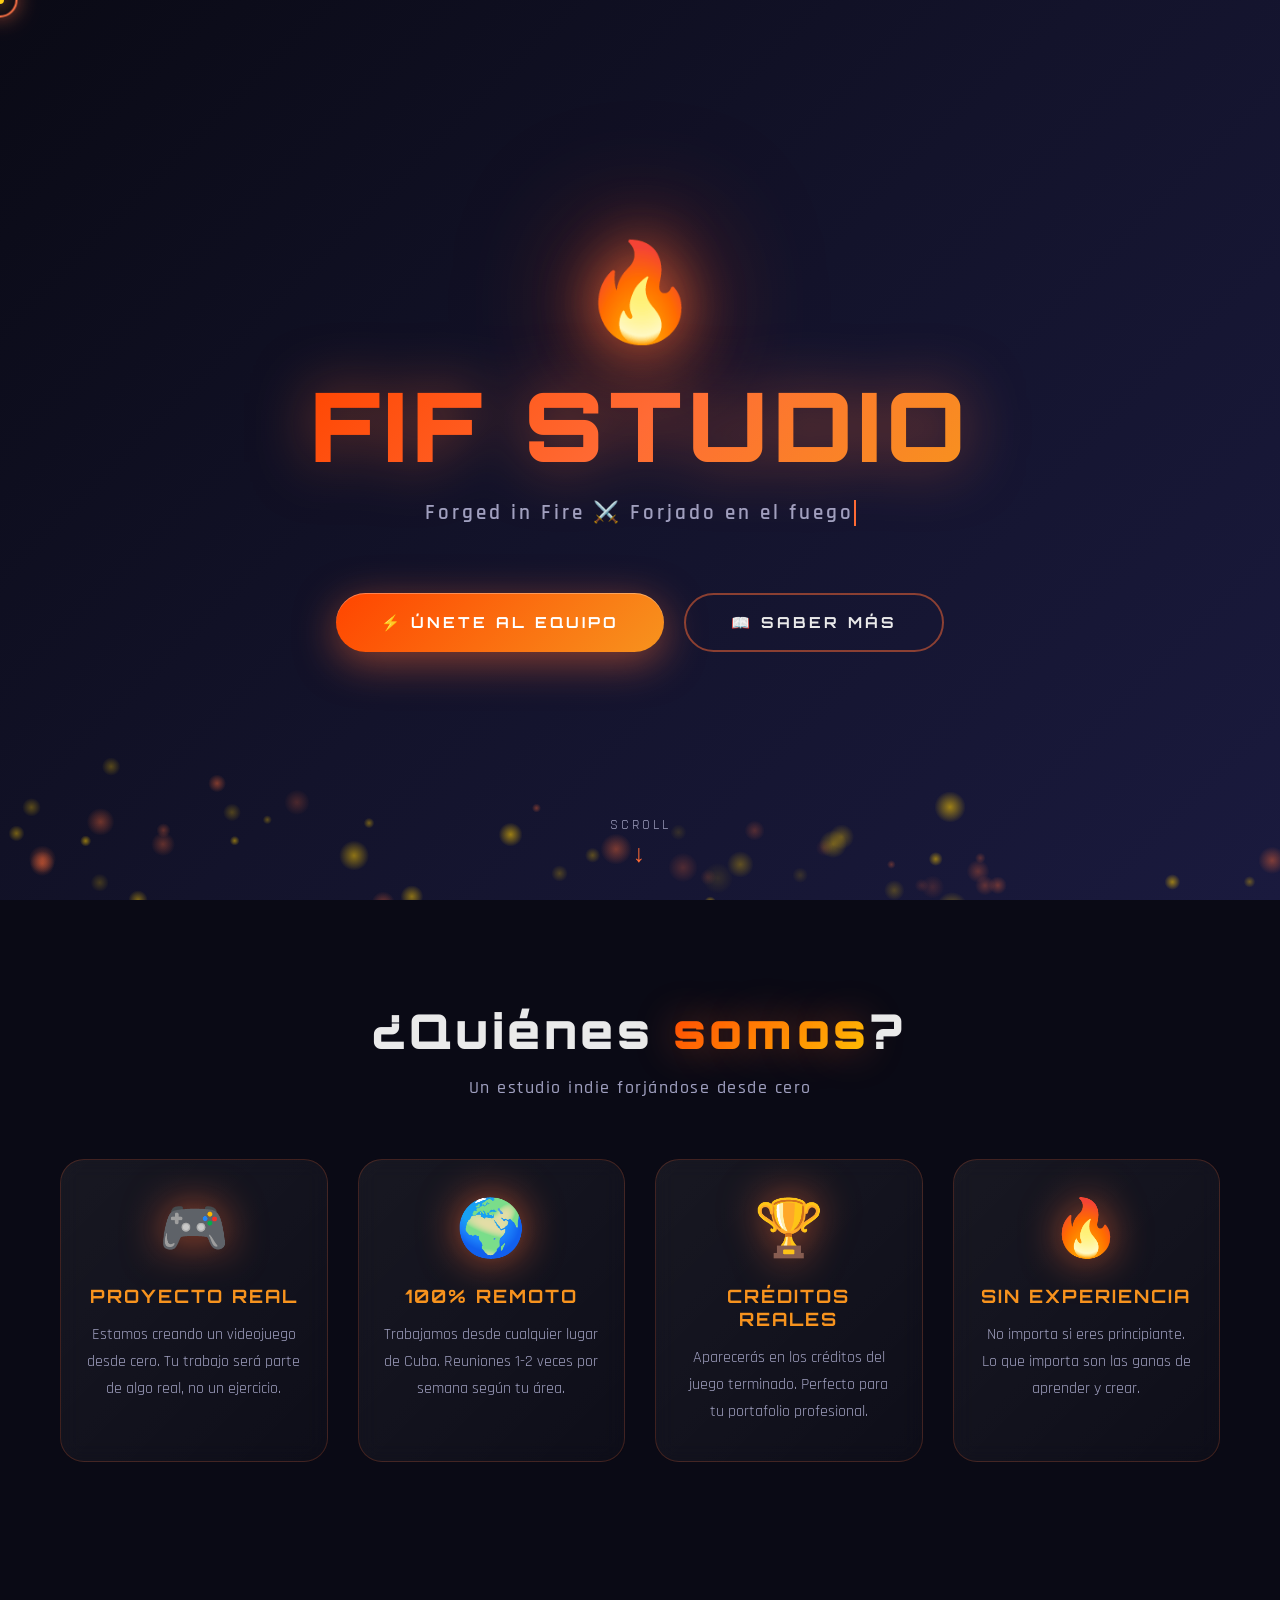
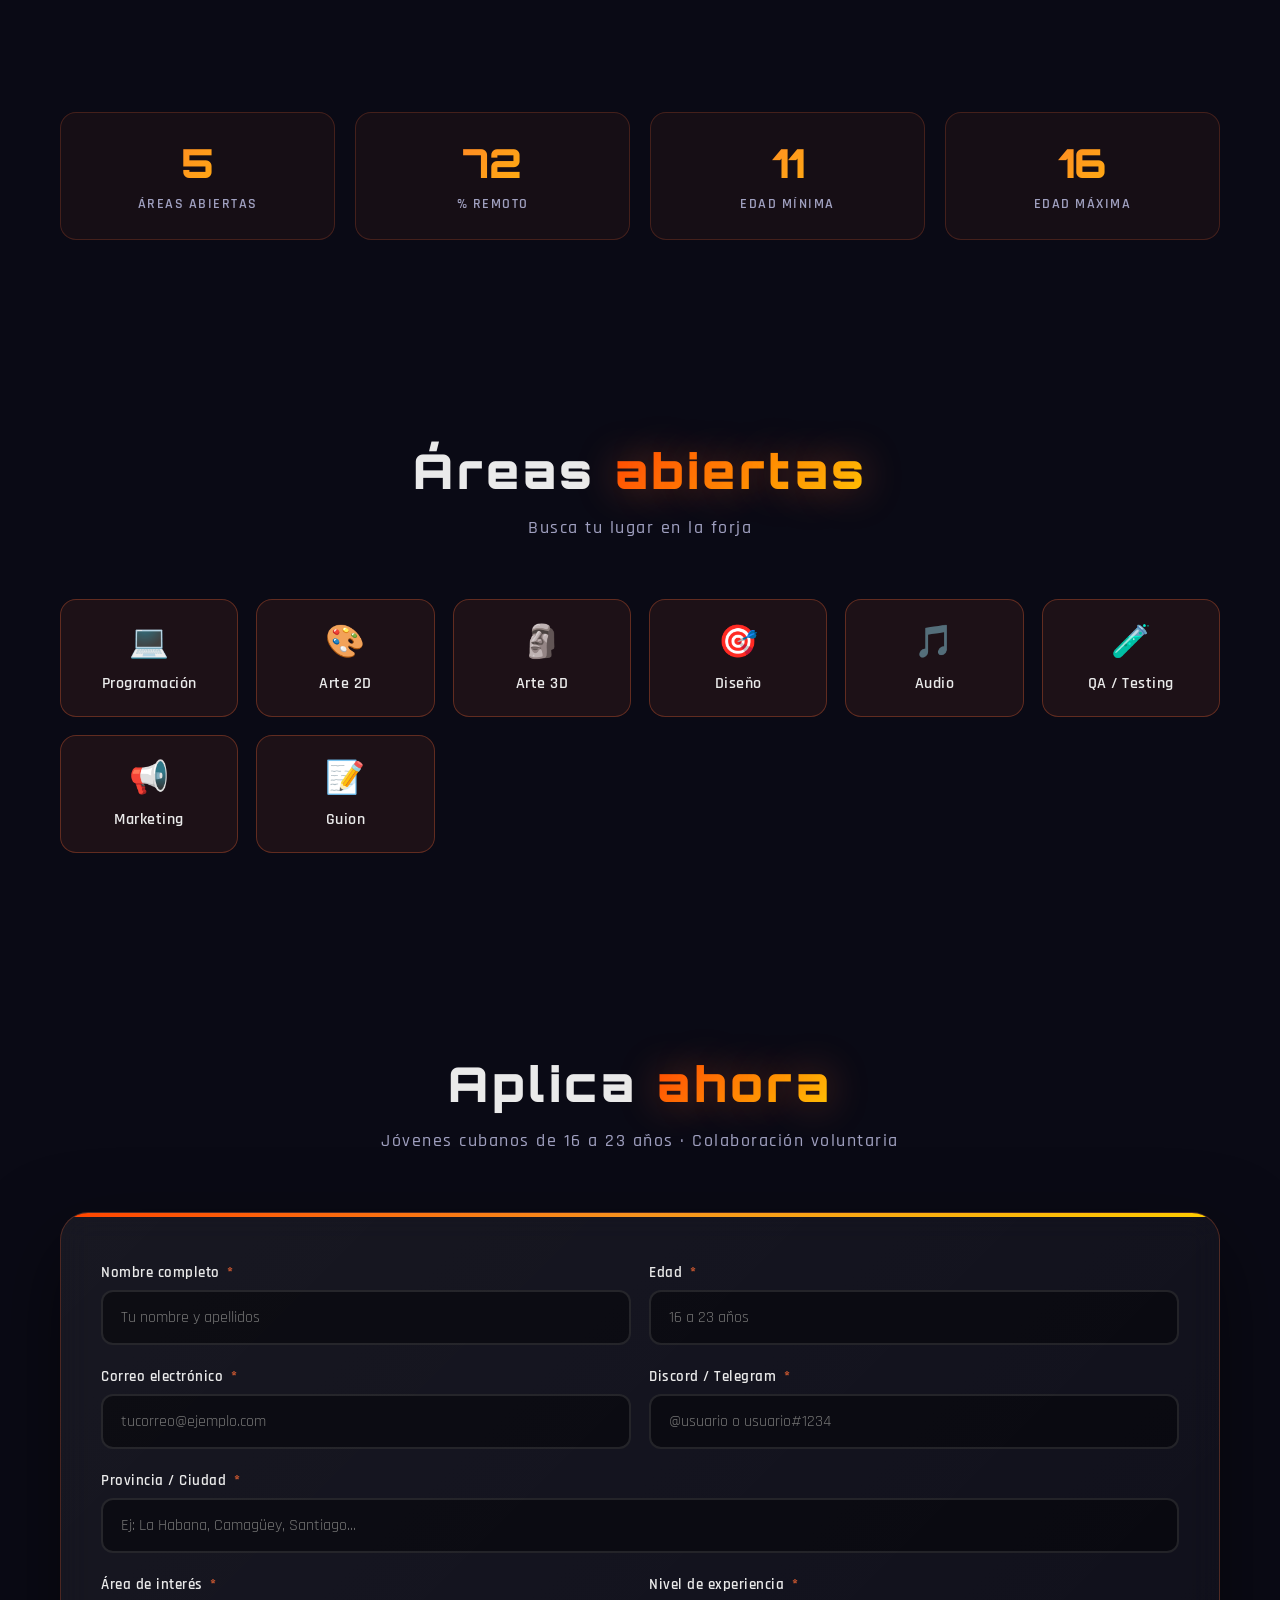
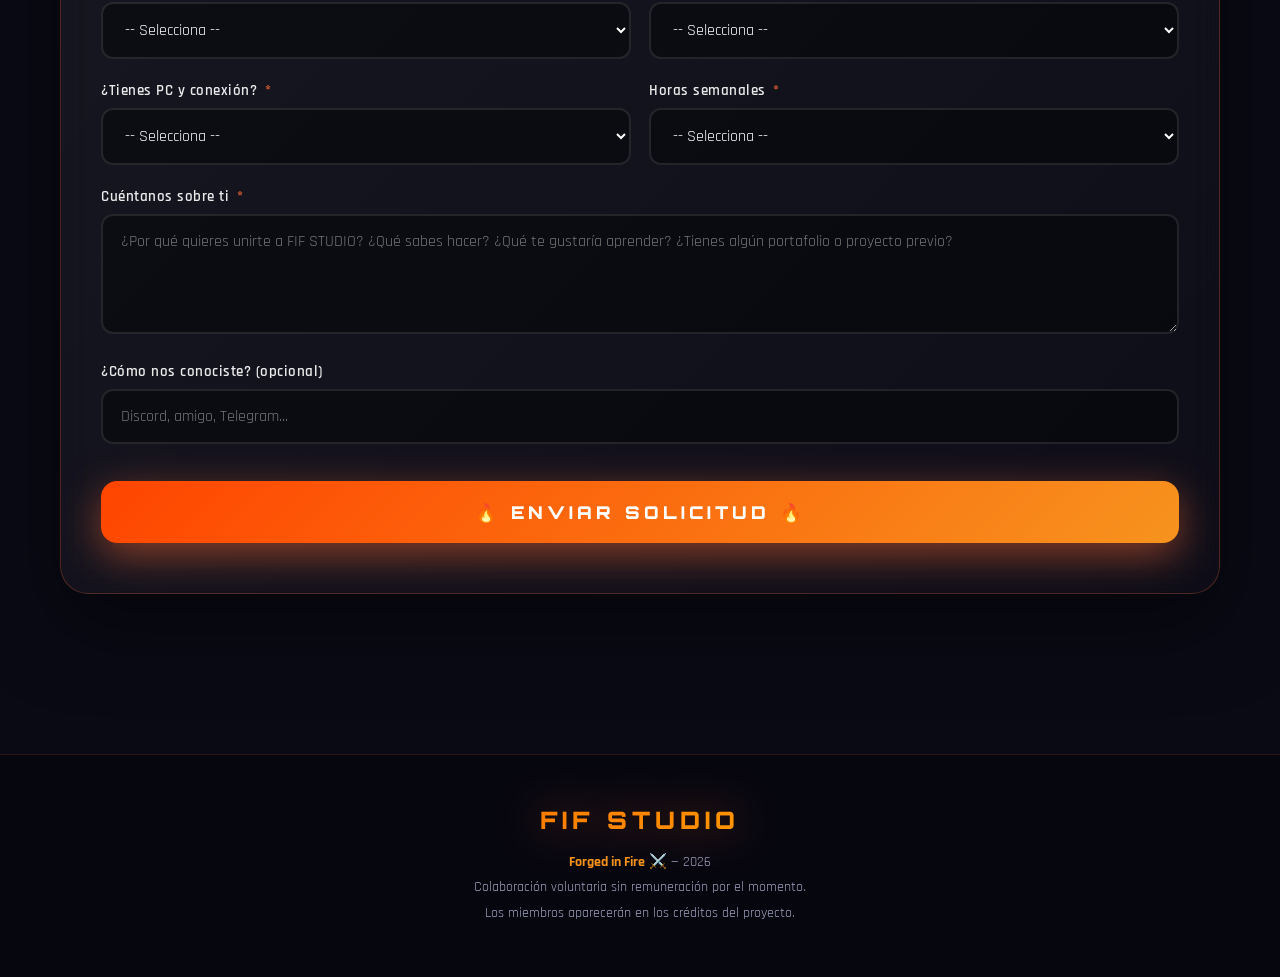
==== index.html @ 5be4f1d7 "Version 2.0: cursor personalizado, canvas de fuego, contadores, nav flotante" ====
<!DOCTYPE html>
<html lang="es">
<head>
<meta charset="UTF-8">
<meta name="viewport" content="width=device-width, initial-scale=1.0">
<title>FIF STUDIO 🔥 Forged in Fire | Únete al equipo</title>
<meta name="description" content="Estudio indie de videojuegos buscando jóvenes cubanos apasionados. Programación, arte, diseño y más.">
<link rel="preconnect" href="https://fonts.googleapis.com">
<link rel="preconnect" href="https://fonts.gstatic.com" crossorigin>
<link href="https://fonts.googleapis.com/css2?family=Orbitron:wght@700;900&family=Rajdhani:wght@400;600;700&display=swap" rel="stylesheet">
<style>
  * { margin: 0; padding: 0; box-sizing: border-box; }
  
  :root {
    --fire1: #ff4500;
    --fire2: #ff6b35;
    --fire3: #f7931e;
    --fire4: #ffcc00;
    --dark1: #0a0a15;
    --dark2: #13132b;
    --dark3: #1a1a3e;
    --text: #eaeaea;
    --text-dim: #a0a0c0;
  }

  html { scroll-behavior: smooth; }

  body {
    font-family: 'Rajdhani', sans-serif;
    background: var(--dark1);
    color: var(--text);
    min-height: 100vh;
    overflow-x: hidden;
    cursor: none;
  }

  /* CURSOR PERSONALIZADO */
  .cursor-dot, .cursor-ring {
    position: fixed;
    pointer-events: none;
    z-index: 99999;
    border-radius: 50%;
    transition: transform 0.15s ease;
    mix-blend-mode: screen;
  }
  .cursor-dot {
    width: 8px; height: 8px;
    background: var(--fire4);
    box-shadow: 0 0 15px var(--fire3), 0 0 30px var(--fire2);
    transform: translate(-50%, -50%);
  }
  .cursor-ring {
    width: 35px; height: 35px;
    border: 2px solid var(--fire2);
    box-shadow: 0 0 20px rgba(255,107,53,0.5);
    transform: translate(-50%, -50%);
    transition: transform 0.25s ease, width 0.25s, height 0.25s;
  }
  .cursor-ring.hover {
    width: 60px; height: 60px;
    border-color: var(--fire4);
    background: rgba(255,204,0,0.1);
  }
  @media (max-width: 768px) {
    body { cursor: auto; }
    .cursor-dot, .cursor-ring { display: none; }
  }

  /* BARRA DE PROGRESO SCROLL */
  .scroll-progress {
    position: fixed;
    top: 0; left: 0;
    height: 3px;
    background: linear-gradient(90deg, var(--fire1), var(--fire3), var(--fire4));
    z-index: 9999;
    width: 0%;
    box-shadow: 0 0 15px var(--fire2);
    transition: width 0.1s;
  }

  /* NAVEGACIÓN FLOTANTE */
  .nav-float {
    position: fixed;
    top: 20px;
    left: 50%;
    transform: translateX(-50%);
    display: flex;
    gap: 5px;
    padding: 8px 15px;
    background: rgba(10,10,21,0.8);
    border: 1px solid rgba(255,107,53,0.3);
    border-radius: 50px;
    backdrop-filter: blur(15px);
    z-index: 1000;
    box-shadow: 0 10px 30px rgba(0,0,0,0.5);
    opacity: 0;
    transition: opacity 0.3s, transform 0.3s;
  }
  .nav-float.visible {
    opacity: 1;
    transform: translateX(-50%) translateY(0);
  }
  .nav-float a {
    color: var(--text-dim);
    text-decoration: none;
    padding: 8px 16px;
    font-size: 0.85em;
    font-weight: 600;
    letter-spacing: 1px;
    border-radius: 30px;
    transition: all 0.3s;
    white-space: nowrap;
  }
  .nav-float a:hover {
    color: var(--fire4);
    background: rgba(255,107,53,0.15);
    transform: scale(1.05);
  }
  @media (max-width: 600px) {
    .nav-float { padding: 6px 10px; }
    .nav-float a { padding: 6px 10px; font-size: 0.75em; }
  }

  /* CANVAS DE FONDO */
  #fireCanvas {
    position: fixed;
    top: 0; left: 0;
    width: 100%; height: 100%;
    z-index: -2;
    pointer-events: none;
  }

  .bg-gradient {
    position: fixed;
    top: 0; left: 0;
    width: 100%; height: 100%;
    z-index: -3;
    background: linear-gradient(135deg, #0a0a15 0%, #13132b 50%, #1a1a3e 100%);
  }

  /* HERO */
  .hero {
    min-height: 100vh;
    display: flex;
    flex-direction: column;
    align-items: center;
    justify-content: center;
    padding: 40px 20px;
    text-align: center;
    position: relative;
  }

  .logo-container {
    position: relative;
    margin-bottom: 20px;
    animation: float 3s ease-in-out infinite;
  }

  @keyframes float {
    0%, 100% { transform: translateY(0); }
    50%      { transform: translateY(-15px); }
  }

  .logo-fire {
    font-size: 6em;
    line-height: 1;
    filter: drop-shadow(0 0 30px rgba(255,107,53,0.9)) 
            drop-shadow(0 0 60px rgba(255,69,0,0.6));
    animation: flicker 2s infinite alternate;
  }

  @keyframes flicker {
    0%   { transform: scale(1) rotate(-2deg); }
    50%  { transform: scale(1.08) rotate(2deg); filter: drop-shadow(0 0 40px rgba(255,204,0,1)) drop-shadow(0 0 80px rgba(255,69,0,0.8)); }
    100% { transform: scale(1) rotate(-2deg); }
  }

  .title {
    font-family: 'Orbitron', sans-serif;
    font-size: clamp(2.8em, 9vw, 6em);
    font-weight: 900;
    letter-spacing: 6px;
    background: linear-gradient(135deg, #ff4500 0%, #ff6b35 25%, #f7931e 50%, #ffcc00 75%, #f7931e 100%);
    background-size: 200% 200%;
    -webkit-background-clip: text;
    -webkit-text-fill-color: transparent;
    background-clip: text;
    margin-bottom: 15px;
    animation: gradientShift 4s ease infinite;
    filter: drop-shadow(0 0 30px rgba(255,107,53,0.5));
  }

  @keyframes gradientShift {
    0%, 100% { background-position: 0% 50%; }
    50%      { background-position: 100% 50%; }
  }

  .subtitle {
    font-size: clamp(1em, 2.5vw, 1.3em);
    color: var(--text-dim);
    letter-spacing: 3px;
    margin-bottom: 40px;
    font-weight: 600;
    min-height: 1.5em;
  }

  .typing-text {
    display: inline-block;
    overflow: hidden;
    border-right: 2px solid var(--fire2);
    white-space: nowrap;
    animation: typing 3s steps(40) 1s forwards, blink 0.7s infinite;
    max-width: 0;
  }

  @keyframes typing {
    from { max-width: 0; }
    to   { max-width: 100%; }
  }

  @keyframes blink {
    50% { border-color: transparent; }
  }

  .cta-buttons {
    display: flex;
    gap: 20px;
    flex-wrap: wrap;
    justify-content: center;
    margin-top: 20px;
  }

  .btn {
    padding: 18px 45px;
    font-family: 'Orbitron', sans-serif;
    font-size: 0.95em;
    font-weight: 700;
    letter-spacing: 3px;
    border: none;
    border-radius: 50px;
    cursor: none;
    text-decoration: none;
    display: inline-flex;
    align-items: center;
    gap: 12px;
    transition: all 0.4s cubic-bezier(0.4, 0, 0.2, 1);
    position: relative;
    overflow: hidden;
    text-transform: uppercase;
  }

  .btn-primary {
    background: linear-gradient(135deg, var(--fire1), var(--fire3));
    color: white;
    box-shadow: 0 10px 40px rgba(255,107,53,0.5), 
                inset 0 1px 0 rgba(255,255,255,0.3);
  }

  .btn-primary:hover {
    transform: translateY(-4px) scale(1.08);
    box-shadow: 0 20px 50px rgba(255,107,53,0.8),
                inset 0 1px 0 rgba(255,255,255,0.4);
  }

  .btn-primary::before {
    content: '';
    position: absolute;
    top: 0; left: -100%;
    width: 100%; height: 100%;
    background: linear-gradient(90deg, transparent, rgba(255,255,255,0.4), transparent);
    transition: left 0.6s;
  }

  .btn-primary:hover::before { left: 100%; }

  .btn-ghost {
    background: transparent;
    color: var(--text);
    border: 2px solid rgba(255,107,53,0.5);
  }

  .btn-ghost:hover {
    border-color: var(--fire2);
    background: rgba(255,107,53,0.15);
    transform: translateY(-4px);
    box-shadow: 0 15px 40px rgba(255,107,53,0.3);
  }

  /* SCROLL INDICATOR */
  .scroll-down {
    position: absolute;
    bottom: 30px;
    left: 50%;
    transform: translateX(-50%);
    color: var(--text-dim);
    font-size: 0.85em;
    letter-spacing: 3px;
    animation: bounce 2s infinite;
  }

  @keyframes bounce {
    0%, 100% { transform: translateX(-50%) translateY(0); }
    50%      { transform: translateX(-50%) translateY(-12px); }
  }

  .scroll-arrow {
    font-size: 1.8em;
    display: block;
    margin-top: 5px;
    color: var(--fire2);
  }

  /* SECCIONES */
  section {
    padding: 100px 20px;
    max-width: 1200px;
    margin: 0 auto;
    position: relative;
  }

  .section-title {
    font-family: 'Orbitron', sans-serif;
    font-size: clamp(2em, 5vw, 3em);
    font-weight: 900;
    text-align: center;
    margin-bottom: 15px;
    letter-spacing: 4px;
    color: var(--text);
  }

  .section-title .accent {
    background: linear-gradient(135deg, var(--fire1), var(--fire4));
    -webkit-background-clip: text;
    -webkit-text-fill-color: transparent;
    background-clip: text;
    text-shadow: 0 0 40px rgba(255,107,53,0.4);
  }

  .section-subtitle {
    text-align: center;
    color: var(--text-dim);
    margin-bottom: 60px;
    font-size: 1.15em;
    letter-spacing: 1.5px;
    font-weight: 500;
  }

  /* CARDS */
  .cards-grid {
    display: grid;
    grid-template-columns: repeat(auto-fit, minmax(260px, 1fr));
    gap: 30px;
    margin-top: 40px;
  }

  .card {
    background: linear-gradient(135deg, rgba(255,255,255,0.06), rgba(255,255,255,0.02));
    border: 1px solid rgba(255,107,53,0.2);
    border-radius: 24px;
    padding: 35px 25px;
    text-align: center;
    transition: all 0.5s cubic-bezier(0.4, 0, 0.2, 1);
    position: relative;
    overflow: hidden;
    backdrop-filter: blur(10px);
    transform-style: preserve-3d;
    perspective: 1000px;
  }

  .card::before {
    content: '';
    position: absolute;
    top: 0; left: 0; right: 0;
    height: 3px;
    background: linear-gradient(90deg, var(--fire1), var(--fire3), var(--fire4));
    transform: scaleX(0);
    transform-origin: left;
    transition: transform 0.5s;
  }

  .card::after {
    content: '';
    position: absolute;
    inset: 0;
    border-radius: 24px;
    background: radial-gradient(circle at var(--mx, 50%) var(--my, 50%), rgba(255,107,53,0.15), transparent 60%);
    opacity: 0;
    transition: opacity 0.4s;
    pointer-events: none;
  }

  .card:hover::after { opacity: 1; }

  .card:hover {
    transform: translateY(-12px) scale(1.03);
    border-color: var(--fire2);
    box-shadow: 0 30px 60px rgba(255,107,53,0.3);
  }

  .card:hover::before { transform: scaleX(1); }

  .card-icon {
    font-size: 3.5em;
    margin-bottom: 18px;
    display: block;
    filter: drop-shadow(0 0 20px rgba(255,107,53,0.7));
    transition: transform 0.5s;
  }

  .card:hover .card-icon {
    transform: scale(1.15) rotate(-5deg);
  }

  .card h3 {
    font-family: 'Orbitron', sans-serif;
    font-size: 1.15em;
    letter-spacing: 2px;
    margin-bottom: 14px;
    color: var(--fire3);
  }

  .card p {
    color: var(--text-dim);
    line-height: 1.7;
    font-size: 1em;
  }

  /* ESTADÍSTICAS */
  .stats-grid {
    display: grid;
    grid-template-columns: repeat(auto-fit, minmax(150px, 1fr));
    gap: 20px;
    margin-top: 50px;
  }

  .stat-item {
    text-align: center;
    padding: 25px 15px;
    border-radius: 16px;
    background: rgba(255,107,53,0.05);
    border: 1px solid rgba(255,107,53,0.2);
    transition: all 0.3s;
  }

  .stat-item:hover {
    background: rgba(255,107,53,0.12);
    transform: translateY(-5px);
  }

  .stat-number {
    font-family: 'Orbitron', sans-serif;
    font-size: 2.5em;
    font-weight: 900;
    background: linear-gradient(135deg, var(--fire2), var(--fire4));
    -webkit-background-clip: text;
    -webkit-text-fill-color: transparent;
    background-clip: text;
    display: block;
    margin-bottom: 5px;
  }

  .stat-label {
    color: var(--text-dim);
    font-size: 0.9em;
    letter-spacing: 1.5px;
    text-transform: uppercase;
    font-weight: 600;
  }

  /* AREAS */
  .areas-grid {
    display: grid;
    grid-template-columns: repeat(auto-fill, minmax(160px, 1fr));
    gap: 18px;
    margin-top: 30px;
  }

  .area-tag {
    background: rgba(255,107,53,0.08);
    border: 1px solid rgba(255,107,53,0.3);
    border-radius: 16px;
    padding: 22px 15px;
    text-align: center;
    transition: all 0.4s cubic-bezier(0.4, 0, 0.2, 1);
    cursor: none;
    font-weight: 600;
    letter-spacing: 0.5px;
    position: relative;
    overflow: hidden;
  }

  .area-tag::before {
    content: '';
    position: absolute;
    inset: 0;
    background: linear-gradient(135deg, var(--fire1), var(--fire3));
    opacity: 0;
    transition: opacity 0.4s;
    z-index: 0;
  }

  .area-tag > * {
    position: relative;
    z-index: 1;
  }

  .area-tag:hover {
    transform: translateY(-5px) scale(1.05);
    border-color: var(--fire4);
    box-shadow: 0 15px 40px rgba(255,107,53,0.4);
    color: white;
  }

  .area-tag:hover::before { opacity: 0.15; }

  .area-tag .emoji {
    display: block;
    font-size: 2em;
    margin-bottom: 10px;
    transition: transform 0.3s;
  }

  .area-tag:hover .emoji {
    transform: scale(1.2) rotate(-8deg);
  }

  /* FORMULARIO */
  .form-container {
    background: linear-gradient(135deg, rgba(255,255,255,0.06), rgba(255,255,255,0.02));
    border: 1px solid rgba(255,107,53,0.25);
    border-radius: 28px;
    padding: 50px 40px;
    backdrop-filter: blur(15px);
    box-shadow: 0 30px 80px rgba(0,0,0,0.5);
    position: relative;
    overflow: hidden;
  }

  .form-container::before {
    content: '';
    position: absolute;
    top: 0; left: 0; right: 0;
    height: 4px;
    background: linear-gradient(90deg, var(--fire1), var(--fire3), var(--fire4), var(--fire3), var(--fire1));
    background-size: 200% 100%;
    animation: gradientMove 3s linear infinite;
  }

  @keyframes gradientMove {
    0%   { background-position: 0% 0; }
    100% { background-position: 200% 0; }
  }

  .form-group {
    margin-bottom: 22px;
    position: relative;
  }

  .form-group label {
    display: block;
    margin-bottom: 8px;
    font-weight: 600;
    letter-spacing: 0.5px;
    color: var(--text);
    font-size: 0.95em;
    transition: color 0.3s;
  }

  .form-group label .req {
    color: var(--fire2);
    margin-left: 3px;
  }

  .form-group input,
  .form-group select,
  .form-group textarea {
    width: 100%;
    padding: 15px 18px;
    border: 2px solid rgba(255,255,255,0.1);
    border-radius: 12px;
    background: rgba(0,0,0,0.4);
    color: white;
    font-size: 1em;
    font-family: inherit;
    transition: all 0.3s;
    cursor: none;
  }

  .form-group input:focus,
  .form-group select:focus,
  .form-group textarea:focus {
    outline: none;
    border-color: var(--fire2);
    background: rgba(0,0,0,0.6);
    box-shadow: 0 0 0 4px rgba(255,107,53,0.15), 0 0 30px rgba(255,107,53,0.3);
    transform: translateY(-2px);
  }

  .form-group textarea {
    resize: vertical;
    min-height: 120px;
  }

  .form-group select option {
    background: var(--dark2);
    color: white;
  }

  .form-row {
    display: grid;
    grid-template-columns: 1fr 1fr;
    gap: 18px;
  }

  @media (max-width: 600px) {
    .form-row { grid-template-columns: 1fr; }
  }

  .btn-submit {
    width: 100%;
    padding: 20px;
    font-family: 'Orbitron', sans-serif;
    font-size: 1.1em;
    font-weight: 900;
    letter-spacing: 4px;
    color: white;
    background: linear-gradient(135deg, var(--fire1), var(--fire3));
    border: none;
    border-radius: 16px;
    cursor: none;
    margin-top: 15px;
    position: relative;
    overflow: hidden;
    transition: all 0.4s;
    box-shadow: 0 12px 40px rgba(255,107,53,0.5);
    text-transform: uppercase;
  }

  .btn-submit:hover {
    transform: translateY(-4px);
    box-shadow: 0 20px 50px rgba(255,107,53,0.8);
    letter-spacing: 6px;
  }

  .btn-submit::after {
    content: '';
    position: absolute;
    top: 50%; left: 50%;
    width: 0; height: 0;
    background: rgba(255,255,255,0.3);
    border-radius: 50%;
    transform: translate(-50%, -50%);
    transition: width 0.7s, height 0.7s;
  }

  .btn-submit:hover::after {
    width: 500px;
    height: 500px;
  }

  .btn-submit span {
    position: relative;
    z-index: 1;
  }

  /* BOTÓN VOLVER ARRIBA */
  .back-top {
    position: fixed;
    bottom: 30px;
    right: 30px;
    width: 55px;
    height: 55px;
    background: linear-gradient(135deg, var(--fire1), var(--fire3));
    color: white;
    border: none;
    border-radius: 50%;
    cursor: none;
    font-size: 1.5em;
    display: flex;
    align-items: center;
    justify-content: center;
    opacity: 0;
    transform: translateY(30px);
    transition: all 0.4s;
    z-index: 999;
    box-shadow: 0 10px 30px rgba(255,107,53,0.5);
  }

  .back-top.visible {
    opacity: 1;
    transform: translateY(0);
  }

  .back-top:hover {
    transform: translateY(-5px) scale(1.15) rotate(360deg);
    box-shadow: 0 20px 50px rgba(255,107,53,0.8);
  }

  /* FOOTER */
  footer {
    text-align: center;
    padding: 50px 20px;
    color: var(--text-dim);
    border-top: 1px solid rgba(255,107,53,0.15);
    margin-top: 60px;
    position: relative;
    background: rgba(0,0,0,0.3);
  }

  footer .footer-logo {
    font-family: 'Orbitron', sans-serif;
    font-size: 1.5em;
    font-weight: 900;
    letter-spacing: 5px;
    background: linear-gradient(135deg, var(--fire1), var(--fire4));
    -webkit-background-clip: text;
    -webkit-text-fill-color: transparent;
    background-clip: text;
    margin-bottom: 15px;
    filter: drop-shadow(0 0 20px rgba(255,107,53,0.5));
  }

  footer .footer-note {
    font-size: 0.9em;
    line-height: 1.8;
    max-width: 550px;
    margin: 0 auto;
  }

  footer .footer-note strong {
    color: var(--fire3);
  }

  /* ANIMACIONES DE ENTRADA */
  .fade-in {
    opacity: 0;
    transform: translateY(40px);
    transition: opacity 0.9s cubic-bezier(0.4, 0, 0.2, 1), 
                transform 0.9s cubic-bezier(0.4, 0, 0.2, 1);
  }

  .fade-in.visible {
    opacity: 1;
    transform: translateY(0);
  }

  .stagger > * {
    opacity: 0;
    transform: translateY(30px);
    transition: opacity 0.6s, transform 0.6s;
  }

  .stagger.visible > * {
    opacity: 1;
    transform: translateY(0);
  }

  .stagger.visible > *:nth-child(1) { transition-delay: 0.1s; }
  .stagger.visible > *:nth-child(2) { transition-delay: 0.2s; }
  .stagger.visible > *:nth-child(3) { transition-delay: 0.3s; }
  .stagger.visible > *:nth-child(4) { transition-delay: 0.4s; }
  .stagger.visible > *:nth-child(5) { transition-delay: 0.5s; }
  .stagger.visible > *:nth-child(6) { transition-delay: 0.6s; }
  .stagger.visible > *:nth-child(7) { transition-delay: 0.7s; }
  .stagger.visible > *:nth-child(8) { transition-delay: 0.8s; }

  @media (max-width: 768px) {
    section { padding: 70px 15px; }
    .form-container { padding: 35px 22px; }
    .logo-fire { font-size: 4em; }
    .back-top { width: 45px; height: 45px; bottom: 20px; right: 20px; }
  }
</style>
</head>
<body>

<!-- CURSOR -->
<div class="cursor-dot"></div>
<div class="cursor-ring"></div>

<!-- PROGRESO -->
<div class="scroll-progress"></div>

<!-- NAVEGACIÓN FLOTANTE -->
<nav class="nav-float" id="navFloat">
  <a href="#info">ℹ️ Info</a>
  <a href="#areas">🎯 Áreas</a>
  <a href="#aplicar">🔥 Aplicar</a>
</nav>

<!-- FONDO -->
<div class="bg-gradient"></div>
<canvas id="fireCanvas"></canvas>

<!-- HERO -->
<div class="hero">
  <div class="logo-container">
    <div class="logo-fire">🔥</div>
  </div>
  <h1 class="title">FIF STUDIO</h1>
  <p class="subtitle">
    <span class="typing-text">Forged in Fire ⚔️ Forjado en el fuego</span>
  </p>

  <div class="cta-buttons">
    <a href="#aplicar" class="btn btn-primary">⚡ ÚNETE AL EQUIPO</a>
    <a href="#info" class="btn btn-ghost">📖 SABER MÁS</a>
  </div>

  <div class="scroll-down">
    SCROLL
    <span class="scroll-arrow">↓</span>
  </div>
</div>

<!-- INFO -->
<section id="info" class="fade-in">
  <h2 class="section-title">¿Quiénes <span class="accent">somos</span>?</h2>
  <p class="section-subtitle">Un estudio indie forjándose desde cero</p>

  <div class="cards-grid stagger">
    <div class="card">
      <span class="card-icon">🎮</span>
      <h3>PROYECTO REAL</h3>
      <p>Estamos creando un videojuego desde cero. Tu trabajo será parte de algo real, no un ejercicio.</p>
    </div>
    <div class="card">
      <span class="card-icon">🌍</span>
      <h3>100% REMOTO</h3>
      <p>Trabajamos desde cualquier lugar de Cuba. Reuniones 1-2 veces por semana según tu área.</p>
    </div>
    <div class="card">
      <span class="card-icon">🏆</span>
      <h3>CRÉDITOS REALES</h3>
      <p>Aparecerás en los créditos del juego terminado. Perfecto para tu portafolio profesional.</p>
    </div>
    <div class="card">
      <span class="card-icon">🔥</span>
      <h3>SIN EXPERIENCIA</h3>
      <p>No importa si eres principiante. Lo que importa son las ganas de aprender y crear.</p>
    </div>
  </div>
</section>

<!-- ESTADÍSTICAS -->
<section class="fade-in">
  <div class="stats-grid">
    <div class="stat-item">
      <span class="stat-number" data-target="8">0</span>
      <span class="stat-label">Áreas abiertas</span>
    </div>
    <div class="stat-item">
      <span class="stat-number" data-target="100">0</span>
      <span class="stat-label">% Remoto</span>
    </div>
    <div class="stat-item">
      <span class="stat-number" data-target="16">0</span>
      <span class="stat-label">Edad mínima</span>
    </div>
    <div class="stat-item">
      <span class="stat-number" data-target="23">0</span>
      <span class="stat-label">Edad máxima</span>
    </div>
  </div>
</section>

<!-- AREAS -->
<section id="areas" class="fade-in">
  <h2 class="section-title">Áreas <span class="accent">abiertas</span></h2>
  <p class="section-subtitle">Busca tu lugar en la forja</p>

  <div class="areas-grid stagger">
    <div class="area-tag"><span class="emoji">💻</span>Programación</div>
    <div class="area-tag"><span class="emoji">🎨</span>Arte 2D</div>
    <div class="area-tag"><span class="emoji">🗿</span>Arte 3D</div>
    <div class="area-tag"><span class="emoji">🎯</span>Diseño</div>
    <div class="area-tag"><span class="emoji">🎵</span>Audio</div>
    <div class="area-tag"><span class="emoji">🧪</span>QA / Testing</div>
    <div class="area-tag"><span class="emoji">📢</span>Marketing</div>
    <div class="area-tag"><span class="emoji">📝</span>Guion</div>
  </div>
</section>

<!-- FORMULARIO -->
<section id="aplicar" class="fade-in">
  <h2 class="section-title">Aplica <span class="accent">ahora</span></h2>
  <p class="section-subtitle">Jóvenes cubanos de 16 a 23 años · Colaboración voluntaria</p>

  <div class="form-container">
    <form action="https://formsubmit.co/maikelmplus2009@gmail.com" method="POST">
      
      <div class="form-row">
        <div class="form-group">
          <label>Nombre completo <span class="req">*</span></label>
          <input type="text" name="Nombre" required placeholder="Tu nombre y apellidos">
        </div>

        <div class="form-group">
          <label>Edad <span class="req">*</span></label>
          <input type="number" name="Edad" min="16" max="23" required placeholder="16 a 23 años">
        </div>
      </div>

      <div class="form-row">
        <div class="form-group">
          <label>Correo electrónico <span class="req">*</span></label>
          <input type="email" name="Email" required placeholder="tucorreo@ejemplo.com">
        </div>

        <div class="form-group">
          <label>Discord / Telegram <span class="req">*</span></label>
          <input type="text" name="Contacto" required placeholder="@usuario o usuario#1234">
        </div>
      </div>

      <div class="form-group">
        <label>Provincia / Ciudad <span class="req">*</span></label>
        <input type="text" name="Ubicacion" required placeholder="Ej: La Habana, Camagüey, Santiago...">
      </div>

      <div class="form-row">
        <div class="form-group">
          <label>Área de interés <span class="req">*</span></label>
          <select name="Area" required>
            <option value="">-- Selecciona --</option>
            <option value="Programación">💻 Programación</option>
            <option value="Arte 2D">🎨 Arte 2D</option>
            <option value="Arte 3D">🗿 Arte 3D</option>
            <option value="Diseño de juego">🎯 Diseño de juego</option>
            <option value="Audio">🎵 Audio</option>
            <option value="QA / Testing">🧪 QA / Testing</option>
            <option value="Marketing">📢 Marketing</option>
            <option value="Guion / Narrativa">📝 Guion / Narrativa</option>
          </select>
        </div>

        <div class="form-group">
          <label>Nivel de experiencia <span class="req">*</span></label>
          <select name="Experiencia" required>
            <option value="">-- Selecciona --</option>
            <option value="Principiante">🌱 Principiante</option>
            <option value="Intermedio">⚡ Intermedio</option>
            <option value="Avanzado">🔥 Avanzado</option>
          </select>
        </div>
      </div>

      <div class="form-row">
        <div class="form-group">
          <label>¿Tienes PC y conexión? <span class="req">*</span></label>
          <select name="Equipo" required>
            <option value="">-- Selecciona --</option>
            <option value="Sí, ambos">✅ Sí, ambos</option>
            <option value="Solo PC">💻 Solo PC/laptop</option>
            <option value="Solo móvil">📱 Solo móvil</option>
            <option value="No">❌ No por ahora</option>
          </select>
        </div>

        <div class="form-group">
          <label>Horas semanales <span class="req">*</span></label>
          <select name="Horas" required>
            <option value="">-- Selecciona --</option>
            <option value="Menos de 5">Menos de 5 horas</option>
            <option value="5 a 10">5 a 10 horas</option>
            <option value="10 a 20">10 a 20 horas</option>
            <option value="Más de 20">Más de 20 horas</option>
          </select>
        </div>
      </div>

      <div class="form-group">
        <label>Cuéntanos sobre ti <span class="req">*</span></label>
        <textarea name="Presentacion" required placeholder="¿Por qué quieres unirte a FIF STUDIO? ¿Qué sabes hacer? ¿Qué te gustaría aprender? ¿Tienes algún portafolio o proyecto previo?"></textarea>
      </div>

      <div class="form-group">
        <label>¿Cómo nos conociste? (opcional)</label>
        <input type="text" name="Como nos conociste" placeholder="Discord, amigo, Telegram...">
      </div>

      <input type="hidden" name="_subject" value="🔥 Nueva solicitud FIF STUDIO">
      <input type="hidden" name="_template" value="table">
      <input type="hidden" name="_captcha" value="false">
      <input type="hidden" name="_next" value="https://mplus2009.github.io/FIF-STUDIO/gracias.html">
      <input type="hidden" name="_autoresponse" value="¡Gracias por aplicar a FIF STUDIO! 🔥 Hemos recibido tu solicitud. Revisaremos tu perfil y te contactaremos pronto por Discord o correo. Mientras tanto, sigue practicando — la forja no se detiene. ⚔️ — Equipo FIF STUDIO">

      <button type="submit" class="btn-submit">
        <span>🔥 ENVIAR SOLICITUD 🔥</span>
      </button>
    </form>
  </div>
</section>

<!-- FOOTER -->
<footer>
  <div class="footer-logo">FIF STUDIO</div>
  <div class="footer-note">
    <strong>Forged in Fire</strong> ⚔️ — 2026<br>
    Colaboración voluntaria sin remuneración por el momento.<br>
    Los miembros aparecerán en los créditos del proyecto.
  </div>
</footer>

<!-- BOTÓN VOLVER ARRIBA -->
<button class="back-top" id="backTop">↑</button>

<script>
  // === CURSOR PERSONALIZADO ===
  const cursorDot = document.querySelector('.cursor-dot');
  const cursorRing = document.querySelector('.cursor-ring');
  
  document.addEventListener('mousemove', (e) => {
    cursorDot.style.left = e.clientX + 'px';
    cursorDot.style.top = e.clientY + 'px';
    cursorRing.style.left = e.clientX + 'px';
    cursorRing.style.top = e.clientY + 'px';
  });

  document.querySelectorAll('a, button, input, select, textarea, .area-tag, .card').forEach(el => {
    el.addEventListener('mouseenter', () => cursorRing.classList.add('hover'));
    el.addEventListener('mouseleave', () => cursorRing.classList.remove('hover'));
  });

  // === CANVAS DE PARTÍCULAS ===
  const canvas = document.getElementById('fireCanvas');
  const ctx = canvas.getContext('2d');
  
  function resize() {
    canvas.width = window.innerWidth;
    canvas.height = window.innerHeight;
  }
  resize();
  window.addEventListener('resize', resize);

  const particles = [];
  const PARTICLE_COUNT = 60;

  class Particle {
    constructor() {
      this.reset();
    }
    reset() {
      this.x = Math.random() * canvas.width;
      this.y = canvas.height + Math.random() * 100;
      this.size = Math.random() * 3 + 1;
      this.speedY = Math.random() * 1.5 + 0.5;
      this.speedX = (Math.random() - 0.5) * 0.8;
      this.opacity = Math.random() * 0.5 + 0.3;
      this.color = Math.random() > 0.5 ? '255,107,53' : '255,204,0';
      this.life = 1;
    }
    update() {
      this.y -= this.speedY;
      this.x += this.speedX + Math.sin(this.y * 0.01) * 0.5;
      this.opacity -= 0.003;
      if (this.y < -50 || this.opacity <= 0) {
        this.reset();
      }
    }
    draw() {
      ctx.beginPath();
      const gradient = ctx.createRadialGradient(this.x, this.y, 0, this.x, this.y, this.size * 4);
      gradient.addColorStop(0, `rgba(${this.color}, ${this.opacity})`);
      gradient.addColorStop(1, `rgba(${this.color}, 0)`);
      ctx.fillStyle = gradient;
      ctx.arc(this.x, this.y, this.size * 4, 0, Math.PI * 2);
      ctx.fill();
    }
  }

  for (let i = 0; i < PARTICLE_COUNT; i++) {
    particles.push(new Particle());
  }

  function animate() {
    ctx.clearRect(0, 0, canvas.width, canvas.height);
    particles.forEach(p => {
      p.update();
      p.draw();
    });
    requestAnimationFrame(animate);
  }
  animate();

  // === BARRA DE PROGRESO ===
  const progressBar = document.querySelector('.scroll-progress');
  const navFloat = document.getElementById('navFloat');
  const backTop = document.getElementById('backTop');

  window.addEventListener('scroll', () => {
    const scrolled = window.pageYOffset;
    const total = document.documentElement.scrollHeight - window.innerHeight;
    const progress = (scrolled / total) * 100;
    progressBar.style.width = progress + '%';

    if (scrolled > 300) {
      navFloat.classList.add('visible');
      backTop.classList.add('visible');
    } else {
      navFloat.classList.remove('visible');
      backTop.classList.remove('visible');
    }
  });

  // === BOTÓN VOLVER ARRIBA ===
  backTop.addEventListener('click', () => {
    window.scrollTo({ top: 0, behavior: 'smooth' });
  });

  // === ANIMACIONES DE SCROLL ===
  const observer = new IntersectionObserver((entries) => {
    entries.forEach(entry => {
      if (entry.isIntersecting) {
        entry.target.classList.add('visible');
      }
    });
  }, { threshold: 0.15 });

  document.querySelectorAll('.fade-in, .stagger').forEach(el => observer.observe(el));

  // === CONTADOR ANIMADO ===
  const counters = document.querySelectorAll('.stat-number');
  const counterObserver = new IntersectionObserver((entries) => {
    entries.forEach(entry => {
      if (entry.isIntersecting && !entry.target.classList.contains('counted')) {
        entry.target.classList.add('counted');
        const target = parseInt(entry.target.dataset.target);
        let current = 0;
        const step = target / 40;
        const timer = setInterval(() => {
          current += step;
          if (current >= target) {
            entry.target.textContent = target;
            clearInterval(timer);
          } else {
            entry.target.textContent = Math.floor(current);
          }
        }, 25);
      }
    });
  }, { threshold: 0.5 });

  counters.forEach(c => counterObserver.observe(c));

  // === CARD 3D CON MOUSE ===
  document.querySelectorAll('.card').forEach(card => {
    card.addEventListener('mousemove', (e) => {
      const rect = card.getBoundingClientRect();
      const x = e.clientX - rect.left;
      const y = e.clientY - rect.top;
      const centerX = rect.width / 2;
      const centerY = rect.height / 2;
      const rotateX = (y - centerY) / 20;
      const rotateY = (centerX - x) / 20;
      
      card.style.transform = `translateY(-12px) scale(1.03) rotateX(${rotateX}deg) rotateY(${rotateY}deg)`;
      card.style.setProperty('--mx', x + 'px');
      card.style.setProperty('--my', y + 'px');
    });
    
    card.addEventListener('mouseleave', () => {
      card.style.transform = '';
    });
  });

  // === PARALLAX HERO ===
  window.addEventListener('scroll', () => {
    const scrolled = window.pageYOffset;
    const hero = document.querySelector('.hero');
    if (hero && scrolled < window.innerHeight) {
      hero.style.transform = `translateY(${scrolled * 0.4}px)`;
      hero.style.opacity = Math.max(0, 1 - scrolled / (window.innerHeight * 0.8));
    }
  });
</script>

</body>
</html>
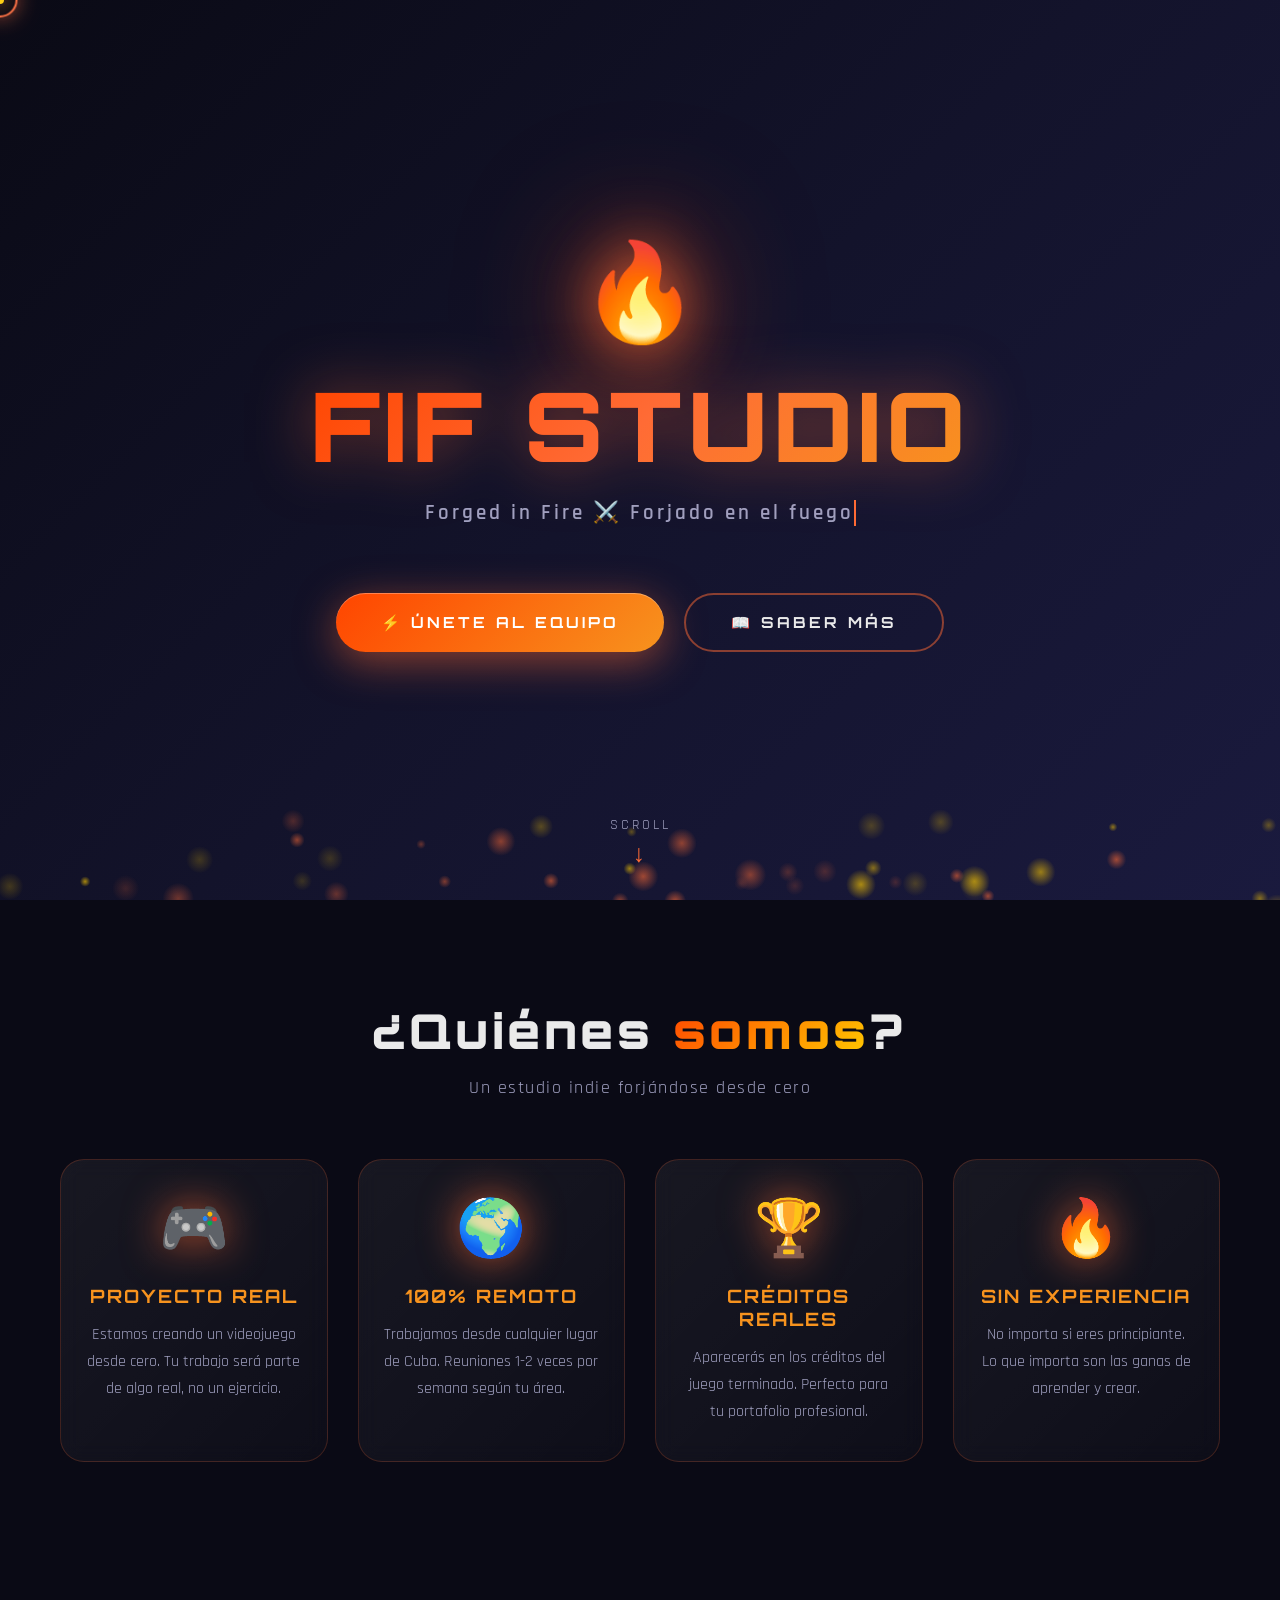
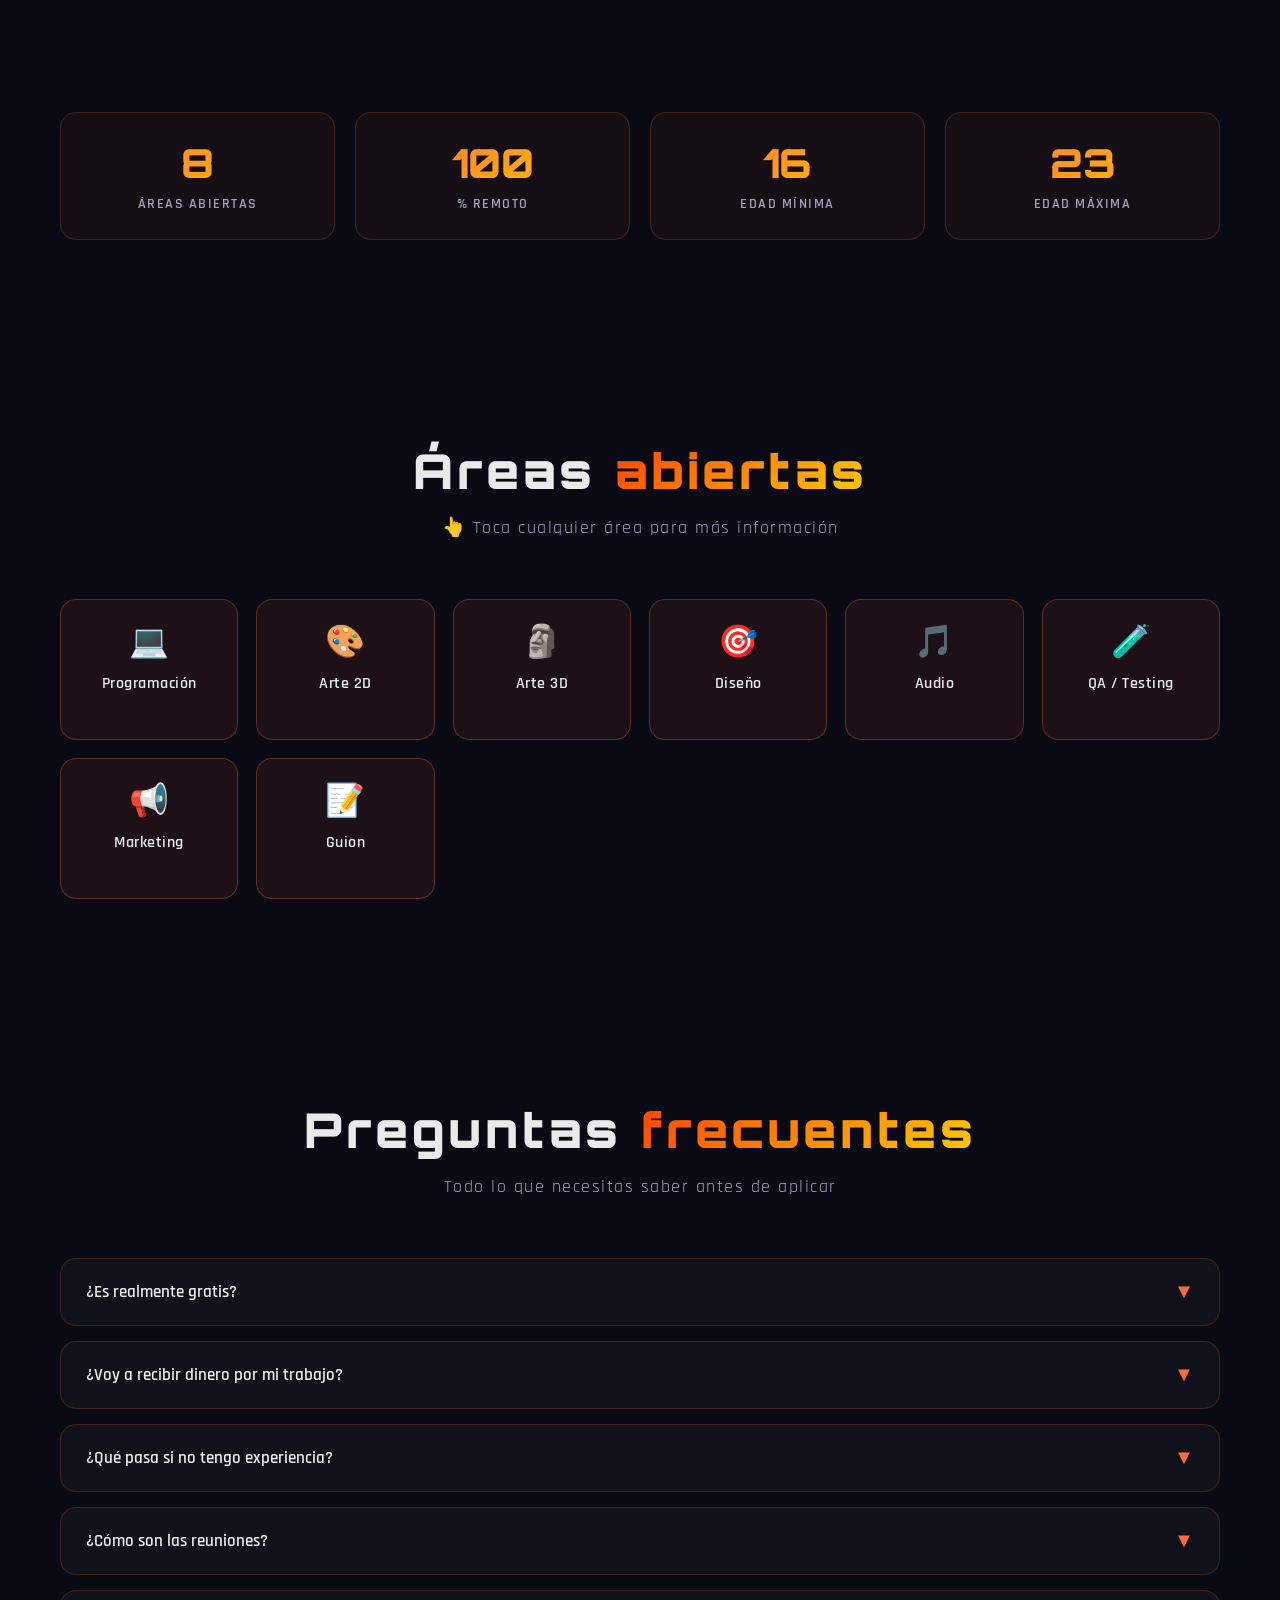
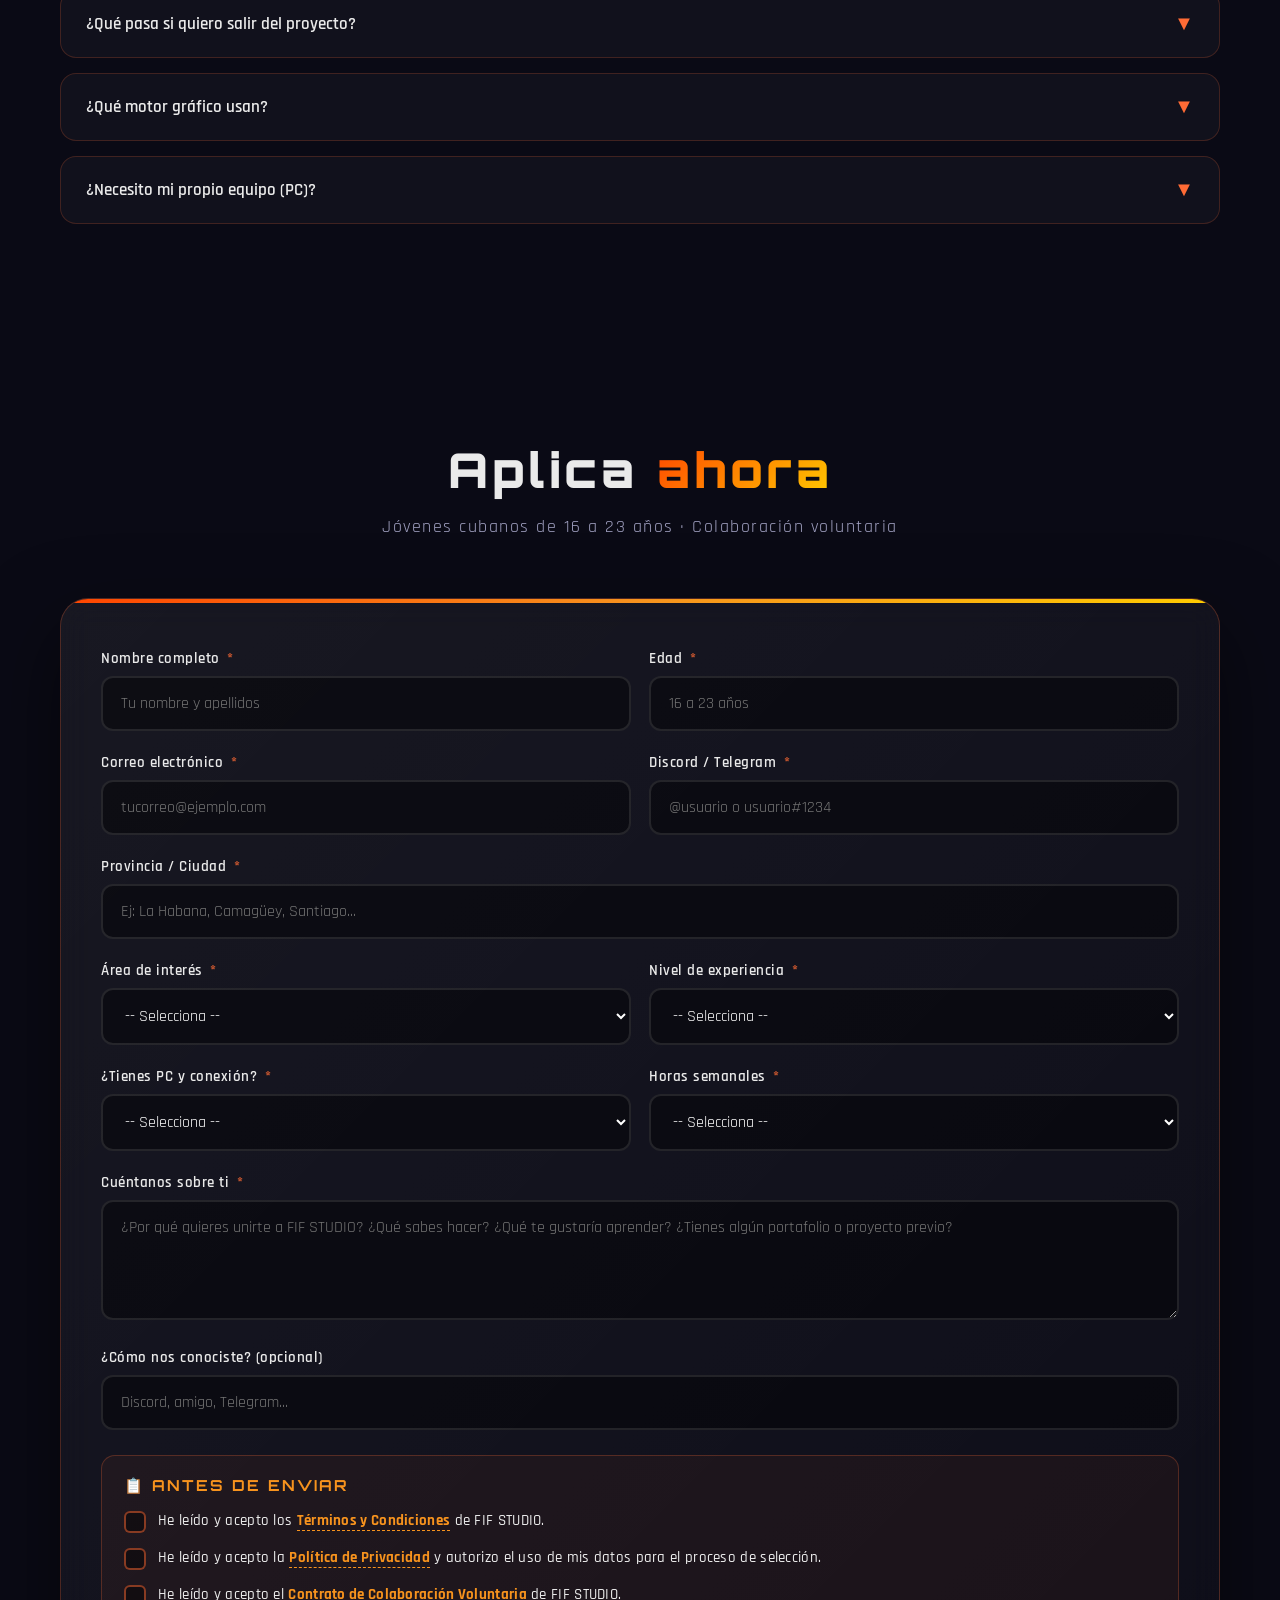
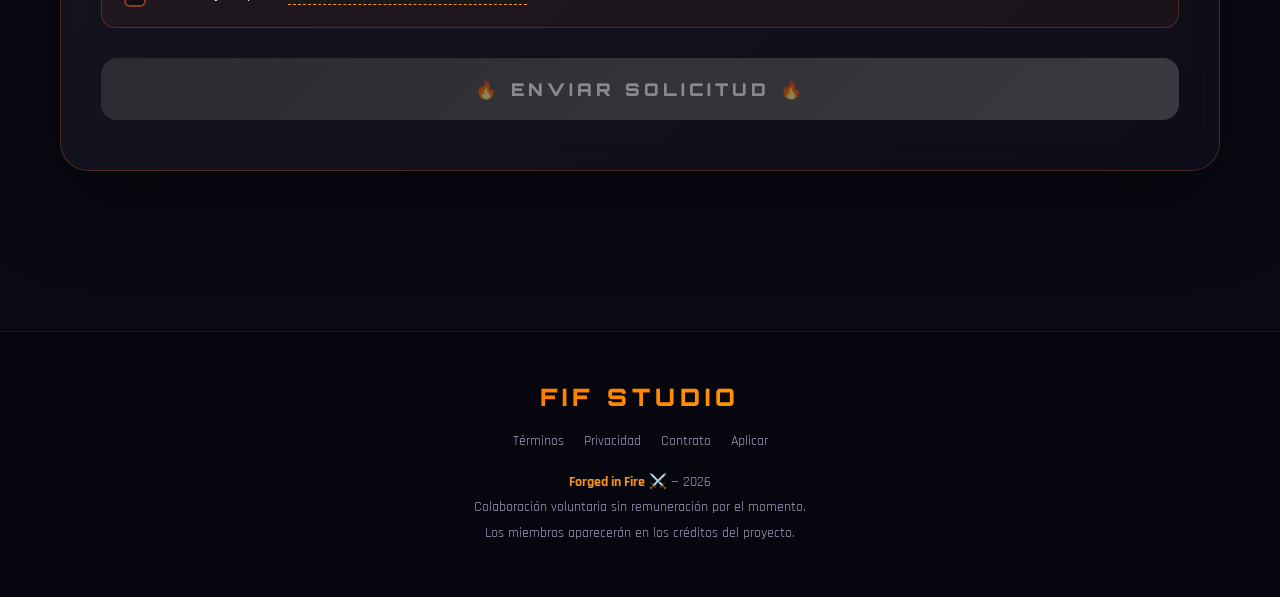
==== commit 2730d2ca: "Add modales de areas, FAQ, checkboxes legales y 3 paginas legales" ====
--- a/index.html
+++ b/index.html
@@ -34,13 +34,12 @@
     cursor: none;
   }
 
-  /* CURSOR PERSONALIZADO */
+  /* CURSOR */
   .cursor-dot, .cursor-ring {
     position: fixed;
     pointer-events: none;
     z-index: 99999;
     border-radius: 50%;
-    transition: transform 0.15s ease;
     mix-blend-mode: screen;
   }
   .cursor-dot {
@@ -66,7 +65,22 @@
     .cursor-dot, .cursor-ring { display: none; }
   }
 
-  /* BARRA DE PROGRESO SCROLL */
+  /* CLICK WAVE */
+  .click-wave {
+    position: fixed;
+    border: 2px solid var(--fire4);
+    border-radius: 50%;
+    pointer-events: none;
+    z-index: 99998;
+    transform: translate(-50%, -50%);
+    animation: waveExpand 0.7s ease-out forwards;
+  }
+  @keyframes waveExpand {
+    0%   { width: 0; height: 0; opacity: 1; }
+    100% { width: 100px; height: 100px; opacity: 0; }
+  }
+
+  /* PROGRESO */
   .scroll-progress {
     position: fixed;
     top: 0; left: 0;
@@ -78,23 +92,23 @@
     transition: width 0.1s;
   }
 
-  /* NAVEGACIÓN FLOTANTE */
+  /* NAV */
   .nav-float {
     position: fixed;
     top: 20px;
     left: 50%;
-    transform: translateX(-50%);
+    transform: translateX(-50%) translateY(-20px);
     display: flex;
     gap: 5px;
     padding: 8px 15px;
-    background: rgba(10,10,21,0.8);
+    background: rgba(10,10,21,0.85);
     border: 1px solid rgba(255,107,53,0.3);
     border-radius: 50px;
     backdrop-filter: blur(15px);
     z-index: 1000;
     box-shadow: 0 10px 30px rgba(0,0,0,0.5);
     opacity: 0;
-    transition: opacity 0.3s, transform 0.3s;
+    transition: all 0.4s;
   }
   .nav-float.visible {
     opacity: 1;
@@ -110,6 +124,7 @@
     border-radius: 30px;
     transition: all 0.3s;
     white-space: nowrap;
+    cursor: none;
   }
   .nav-float a:hover {
     color: var(--fire4);
@@ -121,7 +136,7 @@
     .nav-float a { padding: 6px 10px; font-size: 0.75em; }
   }
 
-  /* CANVAS DE FONDO */
+  /* FONDO */
   #fireCanvas {
     position: fixed;
     top: 0; left: 0;
@@ -150,11 +165,7 @@
     position: relative;
   }
 
-  .logo-container {
-    position: relative;
-    margin-bottom: 20px;
-    animation: float 3s ease-in-out infinite;
-  }
+  .logo-container { animation: float 3s ease-in-out infinite; margin-bottom: 20px; }
 
   @keyframes float {
     0%, 100% { transform: translateY(0); }
@@ -164,8 +175,7 @@
   .logo-fire {
     font-size: 6em;
     line-height: 1;
-    filter: drop-shadow(0 0 30px rgba(255,107,53,0.9)) 
-            drop-shadow(0 0 60px rgba(255,69,0,0.6));
+    filter: drop-shadow(0 0 30px rgba(255,107,53,0.9)) drop-shadow(0 0 60px rgba(255,69,0,0.6));
     animation: flicker 2s infinite alternate;
   }
 
@@ -252,26 +262,13 @@
   .btn-primary {
     background: linear-gradient(135deg, var(--fire1), var(--fire3));
     color: white;
-    box-shadow: 0 10px 40px rgba(255,107,53,0.5), 
-                inset 0 1px 0 rgba(255,255,255,0.3);
+    box-shadow: 0 10px 40px rgba(255,107,53,0.5), inset 0 1px 0 rgba(255,255,255,0.3);
   }
 
   .btn-primary:hover {
     transform: translateY(-4px) scale(1.08);
-    box-shadow: 0 20px 50px rgba(255,107,53,0.8),
-                inset 0 1px 0 rgba(255,255,255,0.4);
-  }
-
-  .btn-primary::before {
-    content: '';
-    position: absolute;
-    top: 0; left: -100%;
-    width: 100%; height: 100%;
-    background: linear-gradient(90deg, transparent, rgba(255,255,255,0.4), transparent);
-    transition: left 0.6s;
-  }
-
-  .btn-primary:hover::before { left: 100%; }
+    box-shadow: 0 20px 50px rgba(255,107,53,0.8), inset 0 1px 0 rgba(255,255,255,0.4);
+  }
 
   .btn-ghost {
     background: transparent;
@@ -286,7 +283,6 @@
     box-shadow: 0 15px 40px rgba(255,107,53,0.3);
   }
 
-  /* SCROLL INDICATOR */
   .scroll-down {
     position: absolute;
     bottom: 30px;
@@ -326,6 +322,12 @@
     margin-bottom: 15px;
     letter-spacing: 4px;
     color: var(--text);
+    animation: titlePulse 3s ease-in-out infinite;
+  }
+
+  @keyframes titlePulse {
+    0%, 100% { text-shadow: 0 0 20px rgba(255,107,53,0.3); }
+    50%      { text-shadow: 0 0 40px rgba(255,107,53,0.6); }
   }
 
   .section-title .accent {
@@ -333,7 +335,6 @@
     -webkit-background-clip: text;
     -webkit-text-fill-color: transparent;
     background-clip: text;
-    text-shadow: 0 0 40px rgba(255,107,53,0.4);
   }
 
   .section-subtitle {
@@ -342,7 +343,6 @@
     margin-bottom: 60px;
     font-size: 1.15em;
     letter-spacing: 1.5px;
-    font-weight: 500;
   }
 
   /* CARDS */
@@ -425,7 +425,7 @@
     font-size: 1em;
   }
 
-  /* ESTADÍSTICAS */
+  /* STATS */
   .stats-grid {
     display: grid;
     grid-template-columns: repeat(auto-fit, minmax(150px, 1fr));
@@ -524,7 +524,218 @@
     transform: scale(1.2) rotate(-8deg);
   }
 
-  /* FORMULARIO */
+  .area-tag .ver-mas {
+    display: block;
+    margin-top: 8px;
+    font-size: 0.75em;
+    color: var(--fire3);
+    letter-spacing: 1px;
+    opacity: 0;
+    transition: opacity 0.3s;
+  }
+
+  .area-tag:hover .ver-mas { opacity: 1; }
+
+  /* MODAL */
+  .modal-overlay {
+    position: fixed;
+    inset: 0;
+    background: rgba(0,0,0,0.85);
+    backdrop-filter: blur(8px);
+    z-index: 10000;
+    display: flex;
+    align-items: center;
+    justify-content: center;
+    padding: 20px;
+    opacity: 0;
+    pointer-events: none;
+    transition: opacity 0.4s;
+  }
+  .modal-overlay.active {
+    opacity: 1;
+    pointer-events: auto;
+  }
+
+  .modal-content {
+    background: linear-gradient(135deg, #1a1a3e, #13132b);
+    border: 1px solid rgba(255,107,53,0.4);
+    border-radius: 24px;
+    padding: 40px 35px;
+    max-width: 550px;
+    width: 100%;
+    max-height: 85vh;
+    overflow-y: auto;
+    position: relative;
+    box-shadow: 0 30px 80px rgba(255,107,53,0.3);
+    transform: scale(0.9) translateY(30px);
+    transition: transform 0.4s cubic-bezier(0.4, 0, 0.2, 1);
+  }
+
+  .modal-overlay.active .modal-content {
+    transform: scale(1) translateY(0);
+  }
+
+  .modal-content::before {
+    content: '';
+    position: absolute;
+    top: 0; left: 0; right: 0;
+    height: 4px;
+    background: linear-gradient(90deg, var(--fire1), var(--fire3), var(--fire4));
+    border-radius: 24px 24px 0 0;
+  }
+
+  .modal-close {
+    position: absolute;
+    top: 15px; right: 15px;
+    width: 38px; height: 38px;
+    border-radius: 50%;
+    background: rgba(255,107,53,0.15);
+    border: 1px solid rgba(255,107,53,0.4);
+    color: var(--fire3);
+    font-size: 1.3em;
+    cursor: none;
+    transition: all 0.3s;
+    display: flex;
+    align-items: center;
+    justify-content: center;
+  }
+
+  .modal-close:hover {
+    background: var(--fire2);
+    color: white;
+    transform: rotate(90deg);
+  }
+
+  .modal-icon {
+    font-size: 4em;
+    text-align: center;
+    display: block;
+    margin-bottom: 15px;
+    filter: drop-shadow(0 0 20px rgba(255,107,53,0.7));
+  }
+
+  .modal-title {
+    font-family: 'Orbitron', sans-serif;
+    font-size: 1.8em;
+    font-weight: 900;
+    letter-spacing: 3px;
+    text-align: center;
+    background: linear-gradient(135deg, var(--fire2), var(--fire4));
+    -webkit-background-clip: text;
+    -webkit-text-fill-color: transparent;
+    background-clip: text;
+    margin-bottom: 20px;
+  }
+
+  .modal-description {
+    color: var(--text-dim);
+    line-height: 1.8;
+    font-size: 1.05em;
+    margin-bottom: 20px;
+  }
+
+  .modal-list {
+    list-style: none;
+    margin: 20px 0;
+  }
+
+  .modal-list li {
+    padding: 10px 0 10px 35px;
+    color: var(--text);
+    position: relative;
+    line-height: 1.6;
+  }
+
+  .modal-list li::before {
+    content: '🔥';
+    position: absolute;
+    left: 0;
+    font-size: 1.1em;
+  }
+
+  .modal-cta {
+    display: inline-flex;
+    align-items: center;
+    justify-content: center;
+    gap: 10px;
+    width: 100%;
+    padding: 15px;
+    margin-top: 20px;
+    background: linear-gradient(135deg, var(--fire1), var(--fire3));
+    color: white;
+    text-decoration: none;
+    border-radius: 12px;
+    font-family: 'Orbitron', sans-serif;
+    font-weight: 700;
+    letter-spacing: 2px;
+    cursor: none;
+    transition: all 0.3s;
+    border: none;
+    font-size: 1em;
+  }
+
+  .modal-cta:hover {
+    transform: translateY(-3px);
+    box-shadow: 0 15px 40px rgba(255,107,53,0.6);
+  }
+
+  /* FAQ */
+  .faq-item {
+    background: rgba(255,255,255,0.03);
+    border: 1px solid rgba(255,107,53,0.2);
+    border-radius: 16px;
+    margin-bottom: 15px;
+    overflow: hidden;
+    transition: all 0.3s;
+  }
+
+  .faq-item:hover {
+    border-color: rgba(255,107,53,0.4);
+  }
+
+  .faq-question {
+    padding: 20px 25px;
+    cursor: none;
+    display: flex;
+    justify-content: space-between;
+    align-items: center;
+    font-weight: 600;
+    font-size: 1.05em;
+    color: var(--text);
+    user-select: none;
+    transition: all 0.3s;
+  }
+
+  .faq-question:hover {
+    color: var(--fire3);
+    background: rgba(255,107,53,0.05);
+  }
+
+  .faq-arrow {
+    color: var(--fire2);
+    font-size: 1.2em;
+    transition: transform 0.3s;
+  }
+
+  .faq-item.open .faq-arrow {
+    transform: rotate(180deg);
+  }
+
+  .faq-answer {
+    max-height: 0;
+    overflow: hidden;
+    transition: max-height 0.4s ease, padding 0.3s;
+    padding: 0 25px;
+    color: var(--text-dim);
+    line-height: 1.7;
+  }
+
+  .faq-item.open .faq-answer {
+    max-height: 400px;
+    padding: 0 25px 20px;
+  }
+
+  /* FORM */
   .form-container {
     background: linear-gradient(135deg, rgba(255,255,255,0.06), rgba(255,255,255,0.02));
     border: 1px solid rgba(255,107,53,0.25);
@@ -563,7 +774,6 @@
     letter-spacing: 0.5px;
     color: var(--text);
     font-size: 0.95em;
-    transition: color 0.3s;
   }
 
   .form-group label .req {
@@ -614,6 +824,93 @@
 
   @media (max-width: 600px) {
     .form-row { grid-template-columns: 1fr; }
+  }
+
+  /* CHECKBOXES LEGALES */
+  .legal-checks {
+    background: rgba(255,107,53,0.05);
+    border: 1px solid rgba(255,107,53,0.25);
+    border-radius: 14px;
+    padding: 20px 22px;
+    margin: 25px 0 15px;
+  }
+
+  .legal-checks h4 {
+    font-family: 'Orbitron', sans-serif;
+    font-size: 0.95em;
+    letter-spacing: 2px;
+    color: var(--fire3);
+    margin-bottom: 15px;
+  }
+
+  .check-item {
+    display: flex;
+    align-items: flex-start;
+    gap: 12px;
+    margin-bottom: 14px;
+    cursor: none;
+    font-size: 0.95em;
+    line-height: 1.5;
+    color: var(--text);
+  }
+
+  .check-item:last-child { margin-bottom: 0; }
+
+  .check-item input[type="checkbox"] {
+    appearance: none;
+    -webkit-appearance: none;
+    width: 22px;
+    height: 22px;
+    min-width: 22px;
+    border: 2px solid rgba(255,107,53,0.5);
+    border-radius: 6px;
+    background: rgba(0,0,0,0.4);
+    cursor: none;
+    position: relative;
+    margin-top: 1px;
+    transition: all 0.3s;
+  }
+
+  .check-item input[type="checkbox"]:checked {
+    background: linear-gradient(135deg, var(--fire1), var(--fire3));
+    border-color: var(--fire4);
+    box-shadow: 0 0 15px rgba(255,107,53,0.5);
+  }
+
+  .check-item input[type="checkbox"]:checked::after {
+    content: '✓';
+    position: absolute;
+    top: 50%; left: 50%;
+    transform: translate(-50%, -50%);
+    color: white;
+    font-weight: bold;
+    font-size: 1em;
+  }
+
+  .check-item input[type="checkbox"]:hover {
+    border-color: var(--fire4);
+    box-shadow: 0 0 10px rgba(255,107,53,0.3);
+  }
+
+  .check-item label {
+    margin: 0;
+    cursor: none;
+    font-weight: 500;
+    letter-spacing: 0.3px;
+  }
+
+  .check-item a {
+    color: var(--fire3);
+    text-decoration: none;
+    font-weight: 700;
+    border-bottom: 1px dashed var(--fire3);
+    transition: all 0.3s;
+    cursor: none;
+  }
+
+  .check-item a:hover {
+    color: var(--fire4);
+    border-bottom-style: solid;
   }
 
   .btn-submit {
@@ -642,6 +939,19 @@
     letter-spacing: 6px;
   }
 
+  .btn-submit:disabled {
+    opacity: 0.5;
+    cursor: not-allowed;
+    background: linear-gradient(135deg, #444, #666);
+    box-shadow: none;
+    transform: none;
+  }
+
+  .btn-submit:disabled:hover {
+    transform: none;
+    letter-spacing: 4px;
+  }
+
   .btn-submit::after {
     content: '';
     position: absolute;
@@ -653,7 +963,7 @@
     transition: width 0.7s, height 0.7s;
   }
 
-  .btn-submit:hover::after {
+  .btn-submit:hover:not(:disabled)::after {
     width: 500px;
     height: 500px;
   }
@@ -663,7 +973,7 @@
     z-index: 1;
   }
 
-  /* BOTÓN VOLVER ARRIBA */
+  /* BACK TOP */
   .back-top {
     position: fixed;
     bottom: 30px;
@@ -717,8 +1027,25 @@
     -webkit-text-fill-color: transparent;
     background-clip: text;
     margin-bottom: 15px;
-    filter: drop-shadow(0 0 20px rgba(255,107,53,0.5));
-  }
+  }
+
+  footer .footer-links {
+    display: flex;
+    justify-content: center;
+    gap: 20px;
+    flex-wrap: wrap;
+    margin: 20px 0;
+  }
+
+  footer .footer-links a {
+    color: var(--text-dim);
+    text-decoration: none;
+    font-size: 0.9em;
+    transition: color 0.3s;
+    cursor: none;
+  }
+
+  footer .footer-links a:hover { color: var(--fire3); }
 
   footer .footer-note {
     font-size: 0.9em;
@@ -727,16 +1054,13 @@
     margin: 0 auto;
   }
 
-  footer .footer-note strong {
-    color: var(--fire3);
-  }
-
-  /* ANIMACIONES DE ENTRADA */
+  footer .footer-note strong { color: var(--fire3); }
+
+  /* FADE IN */
   .fade-in {
     opacity: 0;
     transform: translateY(40px);
-    transition: opacity 0.9s cubic-bezier(0.4, 0, 0.2, 1), 
-                transform 0.9s cubic-bezier(0.4, 0, 0.2, 1);
+    transition: opacity 0.9s cubic-bezier(0.4, 0, 0.2, 1), transform 0.9s cubic-bezier(0.4, 0, 0.2, 1);
   }
 
   .fade-in.visible {
@@ -769,26 +1093,23 @@
     .form-container { padding: 35px 22px; }
     .logo-fire { font-size: 4em; }
     .back-top { width: 45px; height: 45px; bottom: 20px; right: 20px; }
+    .modal-content { padding: 30px 22px; }
   }
 </style>
 </head>
 <body>
 
-<!-- CURSOR -->
 <div class="cursor-dot"></div>
 <div class="cursor-ring"></div>
-
-<!-- PROGRESO -->
 <div class="scroll-progress"></div>
 
-<!-- NAVEGACIÓN FLOTANTE -->
 <nav class="nav-float" id="navFloat">
   <a href="#info">ℹ️ Info</a>
   <a href="#areas">🎯 Áreas</a>
+  <a href="#faq">❓ FAQ</a>
   <a href="#aplicar">🔥 Aplicar</a>
 </nav>
 
-<!-- FONDO -->
 <div class="bg-gradient"></div>
 <canvas id="fireCanvas"></canvas>
 
@@ -842,7 +1163,7 @@
   </div>
 </section>
 
-<!-- ESTADÍSTICAS -->
+<!-- STATS -->
 <section class="fade-in">
   <div class="stats-grid">
     <div class="stat-item">
@@ -867,17 +1188,60 @@
 <!-- AREAS -->
 <section id="areas" class="fade-in">
   <h2 class="section-title">Áreas <span class="accent">abiertas</span></h2>
-  <p class="section-subtitle">Busca tu lugar en la forja</p>
+  <p class="section-subtitle">👆 Toca cualquier área para más información</p>
 
   <div class="areas-grid stagger">
-    <div class="area-tag"><span class="emoji">💻</span>Programación</div>
-    <div class="area-tag"><span class="emoji">🎨</span>Arte 2D</div>
-    <div class="area-tag"><span class="emoji">🗿</span>Arte 3D</div>
-    <div class="area-tag"><span class="emoji">🎯</span>Diseño</div>
-    <div class="area-tag"><span class="emoji">🎵</span>Audio</div>
-    <div class="area-tag"><span class="emoji">🧪</span>QA / Testing</div>
-    <div class="area-tag"><span class="emoji">📢</span>Marketing</div>
-    <div class="area-tag"><span class="emoji">📝</span>Guion</div>
+    <div class="area-tag" data-area="programacion"><span class="emoji">💻</span>Programación<span class="ver-mas">Ver más →</span></div>
+    <div class="area-tag" data-area="arte2d"><span class="emoji">🎨</span>Arte 2D<span class="ver-mas">Ver más →</span></div>
+    <div class="area-tag" data-area="arte3d"><span class="emoji">🗿</span>Arte 3D<span class="ver-mas">Ver más →</span></div>
+    <div class="area-tag" data-area="diseno"><span class="emoji">🎯</span>Diseño<span class="ver-mas">Ver más →</span></div>
+    <div class="area-tag" data-area="audio"><span class="emoji">🎵</span>Audio<span class="ver-mas">Ver más →</span></div>
+    <div class="area-tag" data-area="qa"><span class="emoji">🧪</span>QA / Testing<span class="ver-mas">Ver más →</span></div>
+    <div class="area-tag" data-area="marketing"><span class="emoji">📢</span>Marketing<span class="ver-mas">Ver más →</span></div>
+    <div class="area-tag" data-area="guion"><span class="emoji">📝</span>Guion<span class="ver-mas">Ver más →</span></div>
+  </div>
+</section>
+
+<!-- FAQ -->
+<section id="faq" class="fade-in">
+  <h2 class="section-title">Preguntas <span class="accent">frecuentes</span></h2>
+  <p class="section-subtitle">Todo lo que necesitas saber antes de aplicar</p>
+
+  <div class="faq-list">
+    <div class="faq-item">
+      <div class="faq-question">¿Es realmente gratis? <span class="faq-arrow">▼</span></div>
+      <div class="faq-answer">Sí, es 100% gratuito. No cobramos nada por participar. Es una colaboración voluntaria donde todos aprendemos juntos.</div>
+    </div>
+
+    <div class="faq-item">
+      <div class="faq-question">¿Voy a recibir dinero por mi trabajo? <span class="faq-arrow">▼</span></div>
+      <div class="faq-answer">Por ahora no, es una colaboración voluntaria sin remuneración. Si el proyecto genera ingresos en el futuro, se repartirán de forma justa entre los miembros activos.</div>
+    </div>
+
+    <div class="faq-item">
+      <div class="faq-question">¿Qué pasa si no tengo experiencia? <span class="faq-arrow">▼</span></div>
+      <div class="faq-answer">¡No hay problema! Buscamos personas con ganas de aprender. Los líderes de cada área te guiarán y podrás crecer dentro del equipo.</div>
+    </div>
+
+    <div class="faq-item">
+      <div class="faq-question">¿Cómo son las reuniones? <span class="faq-arrow">▼</span></div>
+      <div class="faq-answer">Son remotas por Discord. Los líderes se reúnen 1 vez por semana con el director, y cada líder se reúne 2 veces por semana con su equipo. Total: 3-4 horas semanales máximo.</div>
+    </div>
+
+    <div class="faq-item">
+      <div class="faq-question">¿Qué pasa si quiero salir del proyecto? <span class="faq-arrow">▼</span></div>
+      <div class="faq-answer">Puedes salir cuando quieras, avisando con al menos 1 semana de anticipación para que podamos redistribuir tu trabajo. No hay contratos vinculantes.</div>
+    </div>
+
+    <div class="faq-item">
+      <div class="faq-question">¿Qué motor gráfico usan? <span class="faq-arrow">▼</span></div>
+      <div class="faq-answer">Principalmente Godot (gratuito y open source) o Unity. La decisión final se toma en conjunto con el equipo de programación.</div>
+    </div>
+
+    <div class="faq-item">
+      <div class="faq-question">¿Necesito mi propio equipo (PC)? <span class="faq-arrow">▼</span></div>
+      <div class="faq-answer">Idealmente sí, una PC o laptop con conexión a internet. Si solo tienes móvil, aún puedes participar en áreas como diseño, guion o marketing.</div>
+    </div>
   </div>
 </section>
 
@@ -887,7 +1251,7 @@
   <p class="section-subtitle">Jóvenes cubanos de 16 a 23 años · Colaboración voluntaria</p>
 
   <div class="form-container">
-    <form action="https://formsubmit.co/maikelmplus2009@gmail.com" method="POST">
+    <form action="https://formsubmit.co/maikelmplus2009@gmail.com" method="POST" id="applyForm">
       
       <div class="form-row">
         <div class="form-group">
@@ -979,22 +1343,60 @@
         <input type="text" name="Como nos conociste" placeholder="Discord, amigo, Telegram...">
       </div>
 
+      <!-- CHECKBOXES LEGALES -->
+      <div class="legal-checks">
+        <h4>📋 ANTES DE ENVIAR</h4>
+        
+        <div class="check-item">
+          <input type="checkbox" id="checkTerms" name="Acepta_Terminos" value="Sí" required>
+          <label for="checkTerms">He leído y acepto los <a href="terminos.html" target="_blank">Términos y Condiciones</a> de FIF STUDIO.</label>
+        </div>
+
+        <div class="check-item">
+          <input type="checkbox" id="checkPrivacy" name="Acepta_Privacidad" value="Sí" required>
+          <label for="checkPrivacy">He leído y acepto la <a href="privacidad.html" target="_blank">Política de Privacidad</a> y autorizo el uso de mis datos para el proceso de selección.</label>
+        </div>
+
+        <div class="check-item">
+          <input type="checkbox" id="checkContract" name="Acepta_Contrato" value="Sí" required>
+          <label for="checkContract">He leído y acepto el <a href="contrato.html" target="_blank">Contrato de Colaboración Voluntaria</a> de FIF STUDIO.</label>
+        </div>
+      </div>
+
       <input type="hidden" name="_subject" value="🔥 Nueva solicitud FIF STUDIO">
       <input type="hidden" name="_template" value="table">
       <input type="hidden" name="_captcha" value="false">
       <input type="hidden" name="_next" value="https://mplus2009.github.io/FIF-STUDIO/gracias.html">
       <input type="hidden" name="_autoresponse" value="¡Gracias por aplicar a FIF STUDIO! 🔥 Hemos recibido tu solicitud. Revisaremos tu perfil y te contactaremos pronto por Discord o correo. Mientras tanto, sigue practicando — la forja no se detiene. ⚔️ — Equipo FIF STUDIO">
 
-      <button type="submit" class="btn-submit">
+      <button type="submit" class="btn-submit" id="submitBtn" disabled>
         <span>🔥 ENVIAR SOLICITUD 🔥</span>
       </button>
     </form>
   </div>
 </section>
 
+<!-- MODAL -->
+<div class="modal-overlay" id="modalOverlay">
+  <div class="modal-content">
+    <button class="modal-close" id="modalClose">✕</button>
+    <span class="modal-icon" id="modalIcon">💻</span>
+    <h3 class="modal-title" id="modalTitle">Programación</h3>
+    <p class="modal-description" id="modalDescription"></p>
+    <ul class="modal-list" id="modalList"></ul>
+    <button class="modal-cta" id="modalCta">🔥 QUIERO ESTA ÁREA</button>
+  </div>
+</div>
+
 <!-- FOOTER -->
 <footer>
   <div class="footer-logo">FIF STUDIO</div>
+  <div class="footer-links">
+    <a href="terminos.html">Términos</a>
+    <a href="privacidad.html">Privacidad</a>
+    <a href="contrato.html">Contrato</a>
+    <a href="#aplicar">Aplicar</a>
+  </div>
   <div class="footer-note">
     <strong>Forged in Fire</strong> ⚔️ — 2026<br>
     Colaboración voluntaria sin remuneración por el momento.<br>
@@ -1002,11 +1404,10 @@
   </div>
 </footer>
 
-<!-- BOTÓN VOLVER ARRIBA -->
 <button class="back-top" id="backTop">↑</button>
 
 <script>
-  // === CURSOR PERSONALIZADO ===
+  // === CURSOR ===
   const cursorDot = document.querySelector('.cursor-dot');
   const cursorRing = document.querySelector('.cursor-ring');
   
@@ -1017,12 +1418,22 @@
     cursorRing.style.top = e.clientY + 'px';
   });
 
-  document.querySelectorAll('a, button, input, select, textarea, .area-tag, .card').forEach(el => {
+  document.querySelectorAll('a, button, input, select, textarea, .area-tag, .card, .faq-question, .check-item').forEach(el => {
     el.addEventListener('mouseenter', () => cursorRing.classList.add('hover'));
     el.addEventListener('mouseleave', () => cursorRing.classList.remove('hover'));
   });
 
-  // === CANVAS DE PARTÍCULAS ===
+  // === CLICK WAVE ===
+  document.addEventListener('click', (e) => {
+    const wave = document.createElement('div');
+    wave.className = 'click-wave';
+    wave.style.left = e.clientX + 'px';
+    wave.style.top = e.clientY + 'px';
+    document.body.appendChild(wave);
+    setTimeout(() => wave.remove(), 700);
+  });
+
+  // === CANVAS ===
   const canvas = document.getElementById('fireCanvas');
   const ctx = canvas.getContext('2d');
   
@@ -1037,9 +1448,7 @@
   const PARTICLE_COUNT = 60;
 
   class Particle {
-    constructor() {
-      this.reset();
-    }
+    constructor() { this.reset(); }
     reset() {
       this.x = Math.random() * canvas.width;
       this.y = canvas.height + Math.random() * 100;
@@ -1048,15 +1457,12 @@
       this.speedX = (Math.random() - 0.5) * 0.8;
       this.opacity = Math.random() * 0.5 + 0.3;
       this.color = Math.random() > 0.5 ? '255,107,53' : '255,204,0';
-      this.life = 1;
     }
     update() {
       this.y -= this.speedY;
       this.x += this.speedX + Math.sin(this.y * 0.01) * 0.5;
       this.opacity -= 0.003;
-      if (this.y < -50 || this.opacity <= 0) {
-        this.reset();
-      }
+      if (this.y < -50 || this.opacity <= 0) this.reset();
     }
     draw() {
       ctx.beginPath();
@@ -1069,21 +1475,16 @@
     }
   }
 
-  for (let i = 0; i < PARTICLE_COUNT; i++) {
-    particles.push(new Particle());
-  }
+  for (let i = 0; i < PARTICLE_COUNT; i++) particles.push(new Particle());
 
   function animate() {
     ctx.clearRect(0, 0, canvas.width, canvas.height);
-    particles.forEach(p => {
-      p.update();
-      p.draw();
-    });
+    particles.forEach(p => { p.update(); p.draw(); });
     requestAnimationFrame(animate);
   }
   animate();
 
-  // === BARRA DE PROGRESO ===
+  // === PROGRESO Y NAV ===
   const progressBar = document.querySelector('.scroll-progress');
   const navFloat = document.getElementById('navFloat');
   const backTop = document.getElementById('backTop');
@@ -1103,23 +1504,18 @@
     }
   });
 
-  // === BOTÓN VOLVER ARRIBA ===
-  backTop.addEventListener('click', () => {
-    window.scrollTo({ top: 0, behavior: 'smooth' });
-  });
-
-  // === ANIMACIONES DE SCROLL ===
+  backTop.addEventListener('click', () => window.scrollTo({ top: 0, behavior: 'smooth' }));
+
+  // === FADE IN ===
   const observer = new IntersectionObserver((entries) => {
     entries.forEach(entry => {
-      if (entry.isIntersecting) {
-        entry.target.classList.add('visible');
-      }
+      if (entry.isIntersecting) entry.target.classList.add('visible');
     });
   }, { threshold: 0.15 });
 
   document.querySelectorAll('.fade-in, .stagger').forEach(el => observer.observe(el));
 
-  // === CONTADOR ANIMADO ===
+  // === CONTADOR ===
   const counters = document.querySelectorAll('.stat-number');
   const counterObserver = new IntersectionObserver((entries) => {
     entries.forEach(entry => {
@@ -1143,7 +1539,7 @@
 
   counters.forEach(c => counterObserver.observe(c));
 
-  // === CARD 3D CON MOUSE ===
+  // === CARD 3D ===
   document.querySelectorAll('.card').forEach(card => {
     card.addEventListener('mousemove', (e) => {
       const rect = card.getBoundingClientRect();
@@ -1158,13 +1554,10 @@
       card.style.setProperty('--mx', x + 'px');
       card.style.setProperty('--my', y + 'px');
     });
-    
-    card.addEventListener('mouseleave', () => {
-      card.style.transform = '';
-    });
+    card.addEventListener('mouseleave', () => card.style.transform = '');
   });
 
-  // === PARALLAX HERO ===
+  // === PARALLAX ===
   window.addEventListener('scroll', () => {
     const scrolled = window.pageYOffset;
     const hero = document.querySelector('.hero');
@@ -1173,6 +1566,191 @@
       hero.style.opacity = Math.max(0, 1 - scrolled / (window.innerHeight * 0.8));
     }
   });
+
+  // === FAQ ACORDEÓN ===
+  document.querySelectorAll('.faq-question').forEach(q => {
+    q.addEventListener('click', () => {
+      const item = q.parentElement;
+      const wasOpen = item.classList.contains('open');
+      document.querySelectorAll('.faq-item').forEach(i => i.classList.remove('open'));
+      if (!wasOpen) item.classList.add('open');
+    });
+  });
+
+  // === MODAL DE ÁREAS ===
+  const areaData = {
+    programacion: {
+      icon: '💻',
+      title: 'PROGRAMACIÓN',
+      description: 'Conviértete en el arquitecto del juego. Escribirás el código que da vida a las mecánicas, la lógica, la IA y todos los sistemas del videojuego.',
+      list: [
+        'Programar mecánicas de juego (movimiento, combate, etc.)',
+        'Implementar sistemas (menús, guardado, inventario)',
+        'Trabajar con el motor Godot o Unity',
+        'Optimizar rendimiento y corregir bugs',
+        'Colaborar con diseño para hacer realidad las ideas'
+      ]
+    },
+    arte2d: {
+      icon: '🎨',
+      title: 'ARTE 2D',
+      description: 'Da vida visual al juego. Crearás desde personajes y escenarios hasta la interfaz de usuario que verá el jugador.',
+      list: [
+        'Diseñar personajes, objetos y escenarios',
+        'Crear animaciones frame a frame o esqueléticas',
+        'Diseñar la interfaz de usuario (UI)',
+        'Crear íconos, menús y elementos visuales',
+        'Definir el estilo artístico del juego'
+      ]
+    },
+    arte3d: {
+      icon: '🗿',
+      title: 'ARTE 3D',
+      description: 'Modela, esculpe y anima el mundo del juego en tres dimensiones. Desde personajes hasta entornos completos.',
+      list: [
+        'Modelar personajes y objetos (Blender, Maya)',
+        'Texturizar y aplicar materiales',
+        'Crear animaciones 3D',
+        'Diseñar entornos y escenarios 3D',
+        'Optimizar modelos para el motor'
+      ]
+    },
+    diseno: {
+      icon: '🎯',
+      title: 'DISEÑO DE JUEGO',
+      description: 'Diseñas cómo se siente el juego. Reglas, niveles, progresión y el balance perfecto para que sea divertido.',
+      list: [
+        'Diseñar mecánicas y sistemas de juego',
+        'Crear niveles y mapas',
+        'Balancear dificultad y economía del juego',
+        'Documentar el diseño (GDD)',
+        'Probar y ajustar la experiencia del jugador'
+      ]
+    },
+    audio: {
+      icon: '🎵',
+      title: 'AUDIO',
+      description: 'El sonido hace que un juego se sienta vivo. Crearás la música, efectos y toda la atmósfera sonora.',
+      list: [
+        'Componer música original para el juego',
+        'Crear efectos de sonido (SFX)',
+        'Diseñar la ambientación sonora',
+        'Trabajar con software como FL Studio, Audacity',
+        'Sincronizar audio con las acciones del juego'
+      ]
+    },
+    qa: {
+      icon: '🧪',
+      title: 'QA / TESTING',
+      description: 'El guardián de la calidad. Encuentras bugs, problemas de balance y todo lo que falla antes de que llegue al jugador.',
+      list: [
+        'Probar el juego en diferentes escenarios',
+        'Reportar bugs de forma clara y ordenada',
+        'Verificar que las correcciones funcionen',
+        'Probar en distintas plataformas y dispositivos',
+        'Sugerir mejoras de jugabilidad'
+      ]
+    },
+    marketing: {
+      icon: '📢',
+      title: 'MARKETING',
+      description: 'Haz que el mundo conozca el juego. Gestionarás redes sociales, comunidad, tráileres y toda la comunicación.',
+      list: [
+        'Gestionar redes sociales del estudio',
+        'Crear contenido para promocionar el juego',
+        'Coordinar con prensa y creadores de contenido',
+        'Diseñar trailers y material promocional',
+        'Construir y cuidar la comunidad'
+      ]
+    },
+    guion: {
+      icon: '📝',
+      title: 'GUION / NARRATIVA',
+      description: 'Cuentas la historia del juego. Diálogos, personajes, mundo y todo lo que hace que el jugador se sumerja.',
+      list: [
+        'Escribir la historia principal y secundarias',
+        'Crear diálogos y personalidad de personajes',
+        'Diseñar el lore y la mitología del mundo',
+        'Escribir textos de interfaz y tutoriales',
+        'Colaborar con diseño para narrativa integrada'
+      ]
+    }
+  };
+
+  const modalOverlay = document.getElementById('modalOverlay');
+  const modalIcon = document.getElementById('modalIcon');
+  const modalTitle = document.getElementById('modalTitle');
+  const modalDescription = document.getElementById('modalDescription');
+  const modalList = document.getElementById('modalList');
+  const modalClose = document.getElementById('modalClose');
+  const modalCta = document.getElementById('modalCta');
+
+  document.querySelectorAll('.area-tag').forEach(tag => {
+    tag.addEventListener('click', () => {
+      const data = areaData[tag.dataset.area];
+      if (!data) return;
+      
+      modalIcon.textContent = data.icon;
+      modalTitle.textContent = data.title;
+      modalDescription.textContent = data.description;
+      modalList.innerHTML = data.list.map(item => `<li>${item}</li>`).join('');
+      modalOverlay.classList.add('active');
+      
+      // Guardar el área seleccionada
+      modalCta.dataset.area = data.title;
+    });
+  });
+
+  function closeModal() {
+    modalOverlay.classList.remove('active');
+  }
+
+  modalClose.addEventListener('click', closeModal);
+  modalOverlay.addEventListener('click', (e) => {
+    if (e.target === modalOverlay) closeModal();
+  });
+
+  modalCta.addEventListener('click', () => {
+    // Seleccionar automáticamente el área en el formulario
+    const area = modalCta.dataset.area;
+    const areaSelect = document.querySelector('select[name="Area"]');
+    if (areaSelect) {
+      for (let opt of areaSelect.options) {
+        if (opt.value.includes(area.split(' ')[0])) {
+          areaSelect.value = opt.value;
+          break;
+        }
+      }
+    }
+    closeModal();
+    setTimeout(() => {
+      document.getElementById('aplicar').scrollIntoView({ behavior: 'smooth' });
+    }, 300);
+  });
+
+  // === VALIDACIÓN DE CHECKBOXES ===
+  const checkTerms = document.getElementById('checkTerms');
+  const checkPrivacy = document.getElementById('checkPrivacy');
+  const checkContract = document.getElementById('checkContract');
+  const submitBtn = document.getElementById('submitBtn');
+  const applyForm = document.getElementById('applyForm');
+
+  function validateChecks() {
+    const allChecked = checkTerms.checked && checkPrivacy.checked && checkContract.checked;
+    submitBtn.disabled = !allChecked;
+  }
+
+  [checkTerms, checkPrivacy, checkContract].forEach(c => {
+    c.addEventListener('change', validateChecks);
+  });
+
+  // Doble validación al enviar
+  applyForm.addEventListener('submit', (e) => {
+    if (!checkTerms.checked || !checkPrivacy.checked || !checkContract.checked) {
+      e.preventDefault();
+      alert('⚠️ Debes aceptar los Términos, la Política de Privacidad y el Contrato antes de enviar.');
+    }
+  });
 </script>
 
 </body>
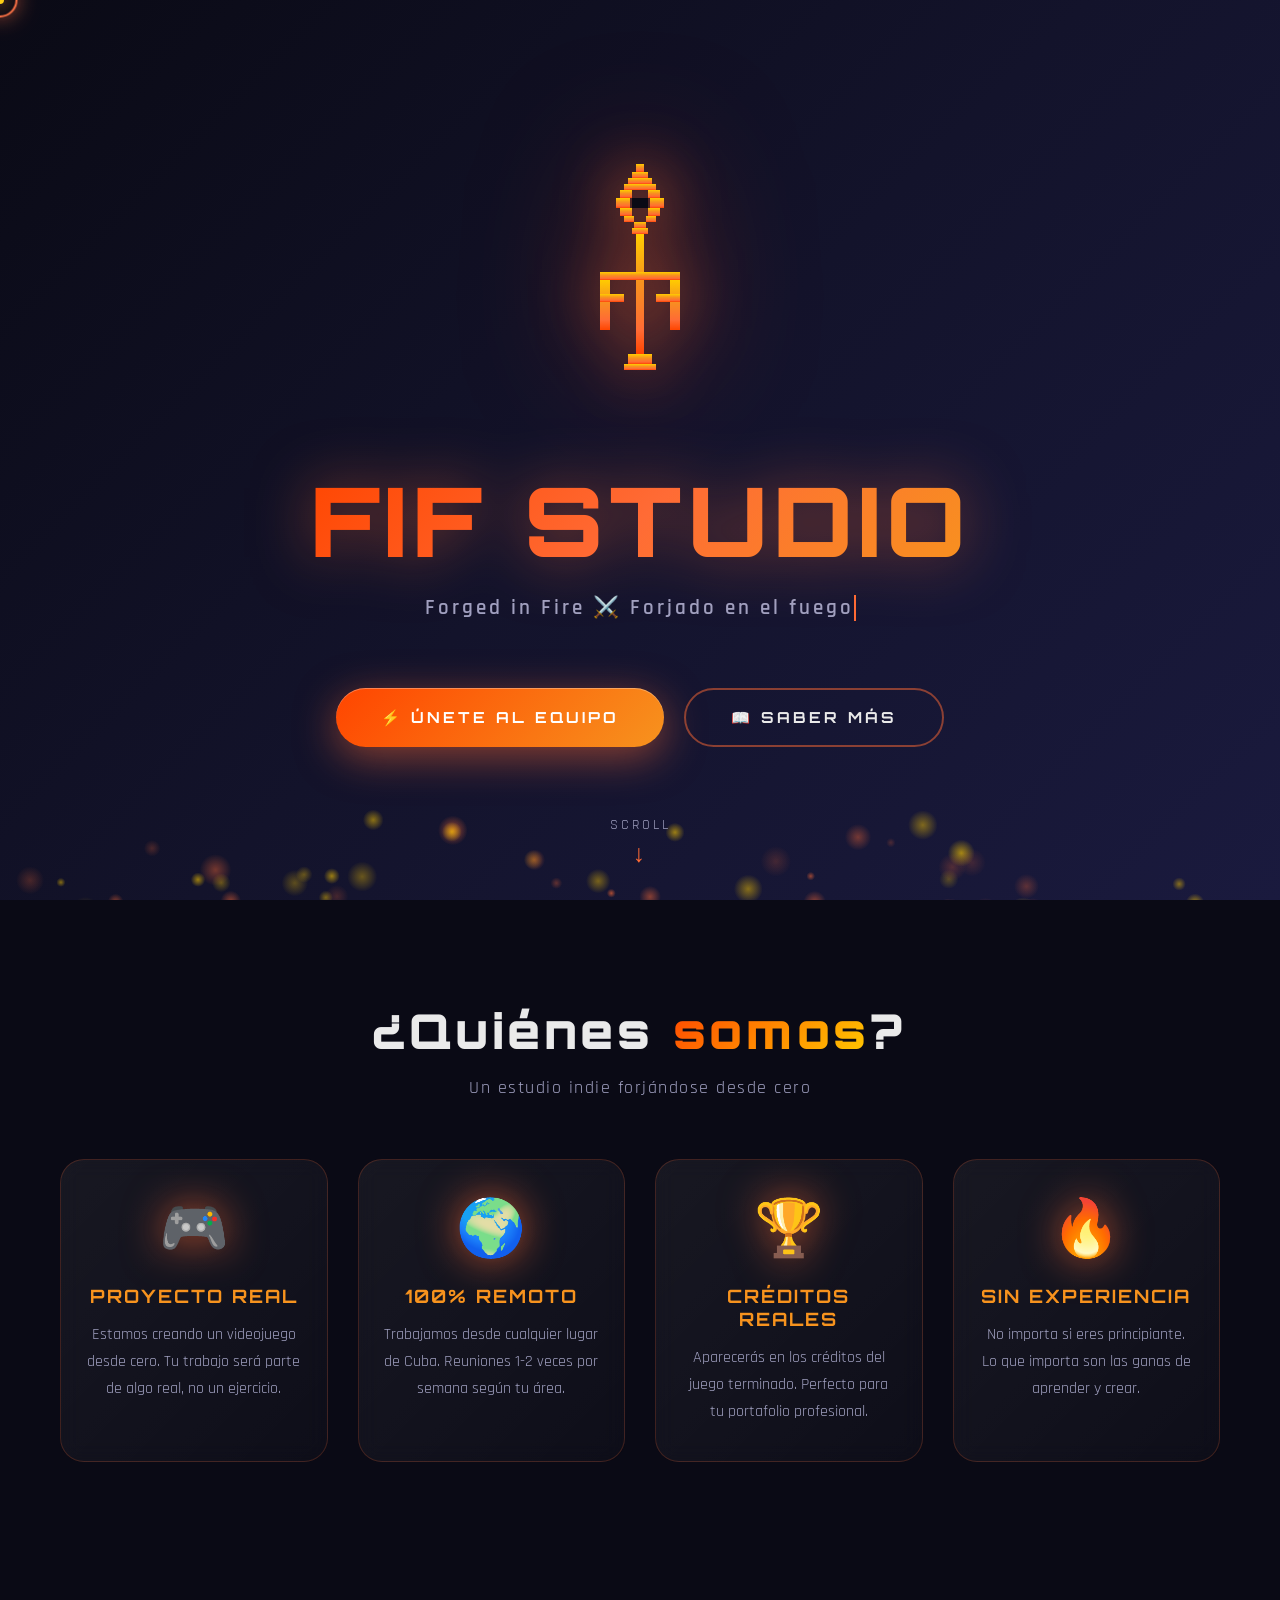
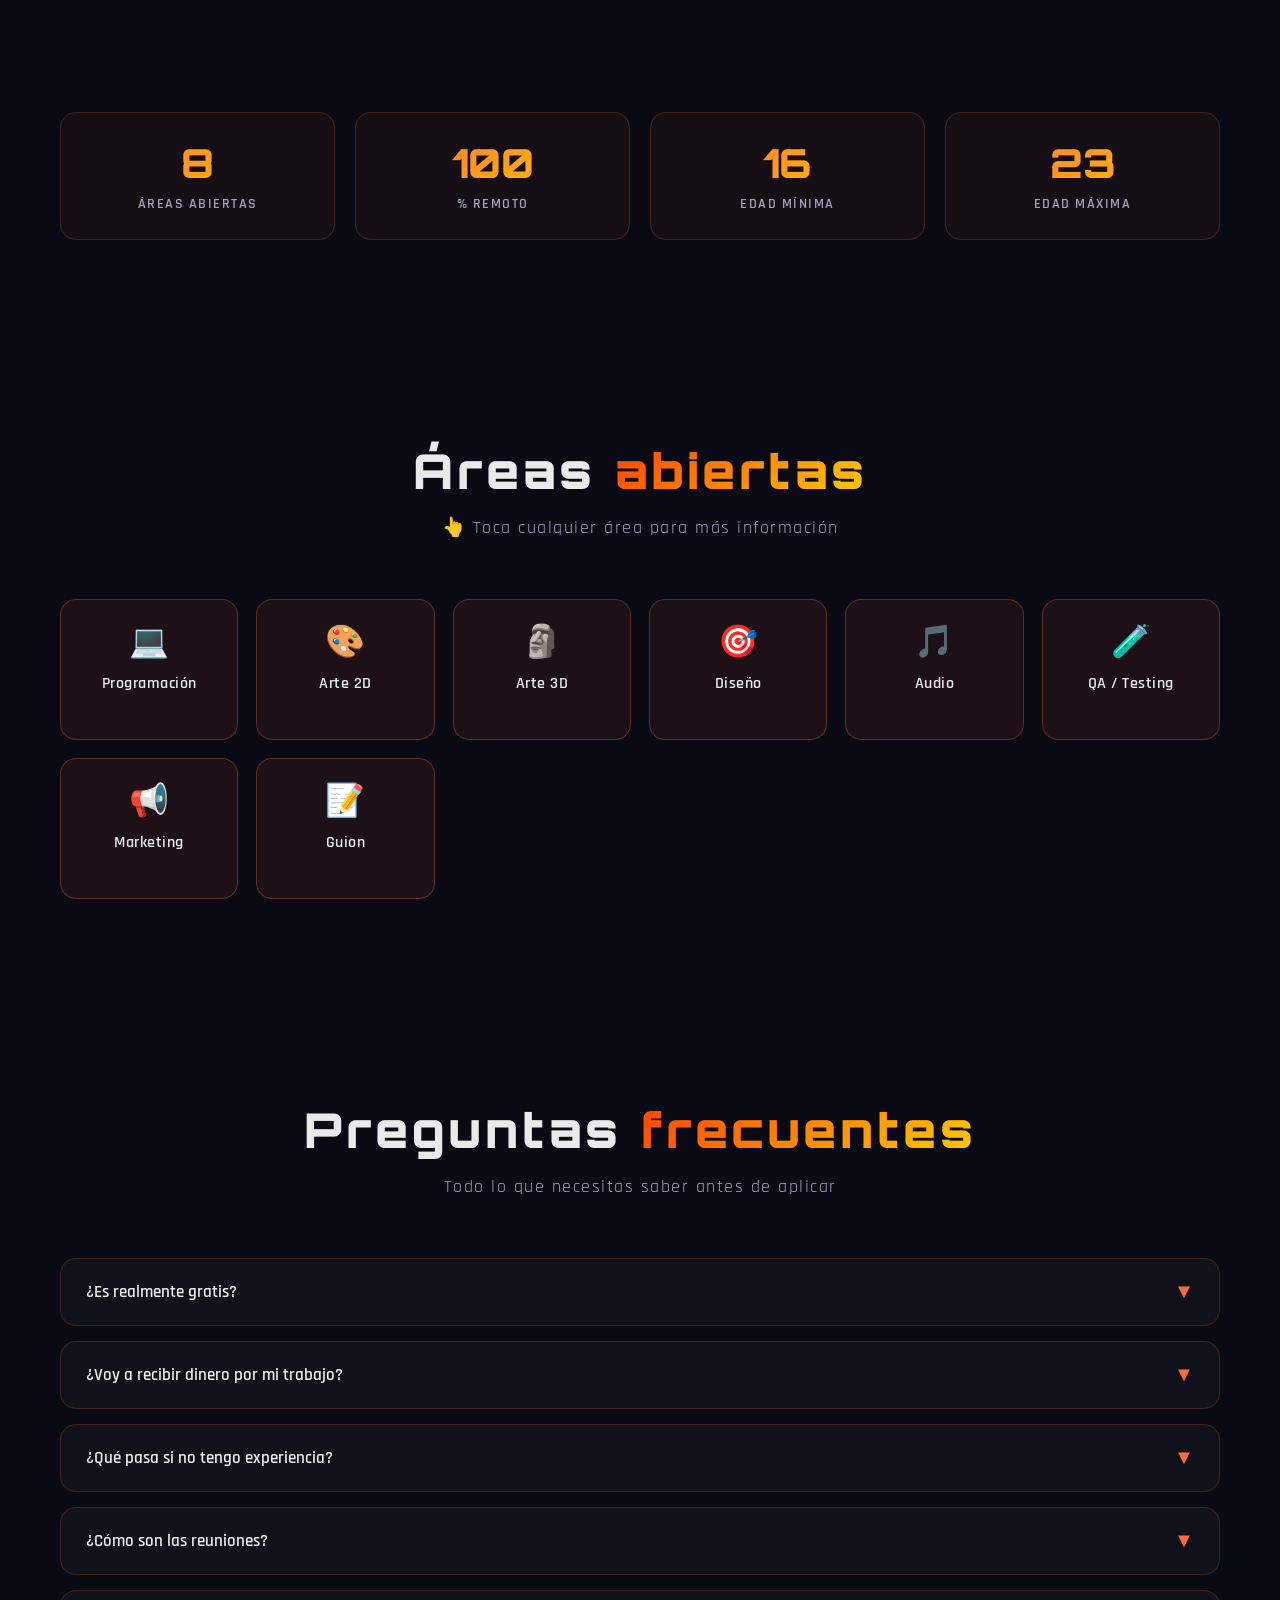
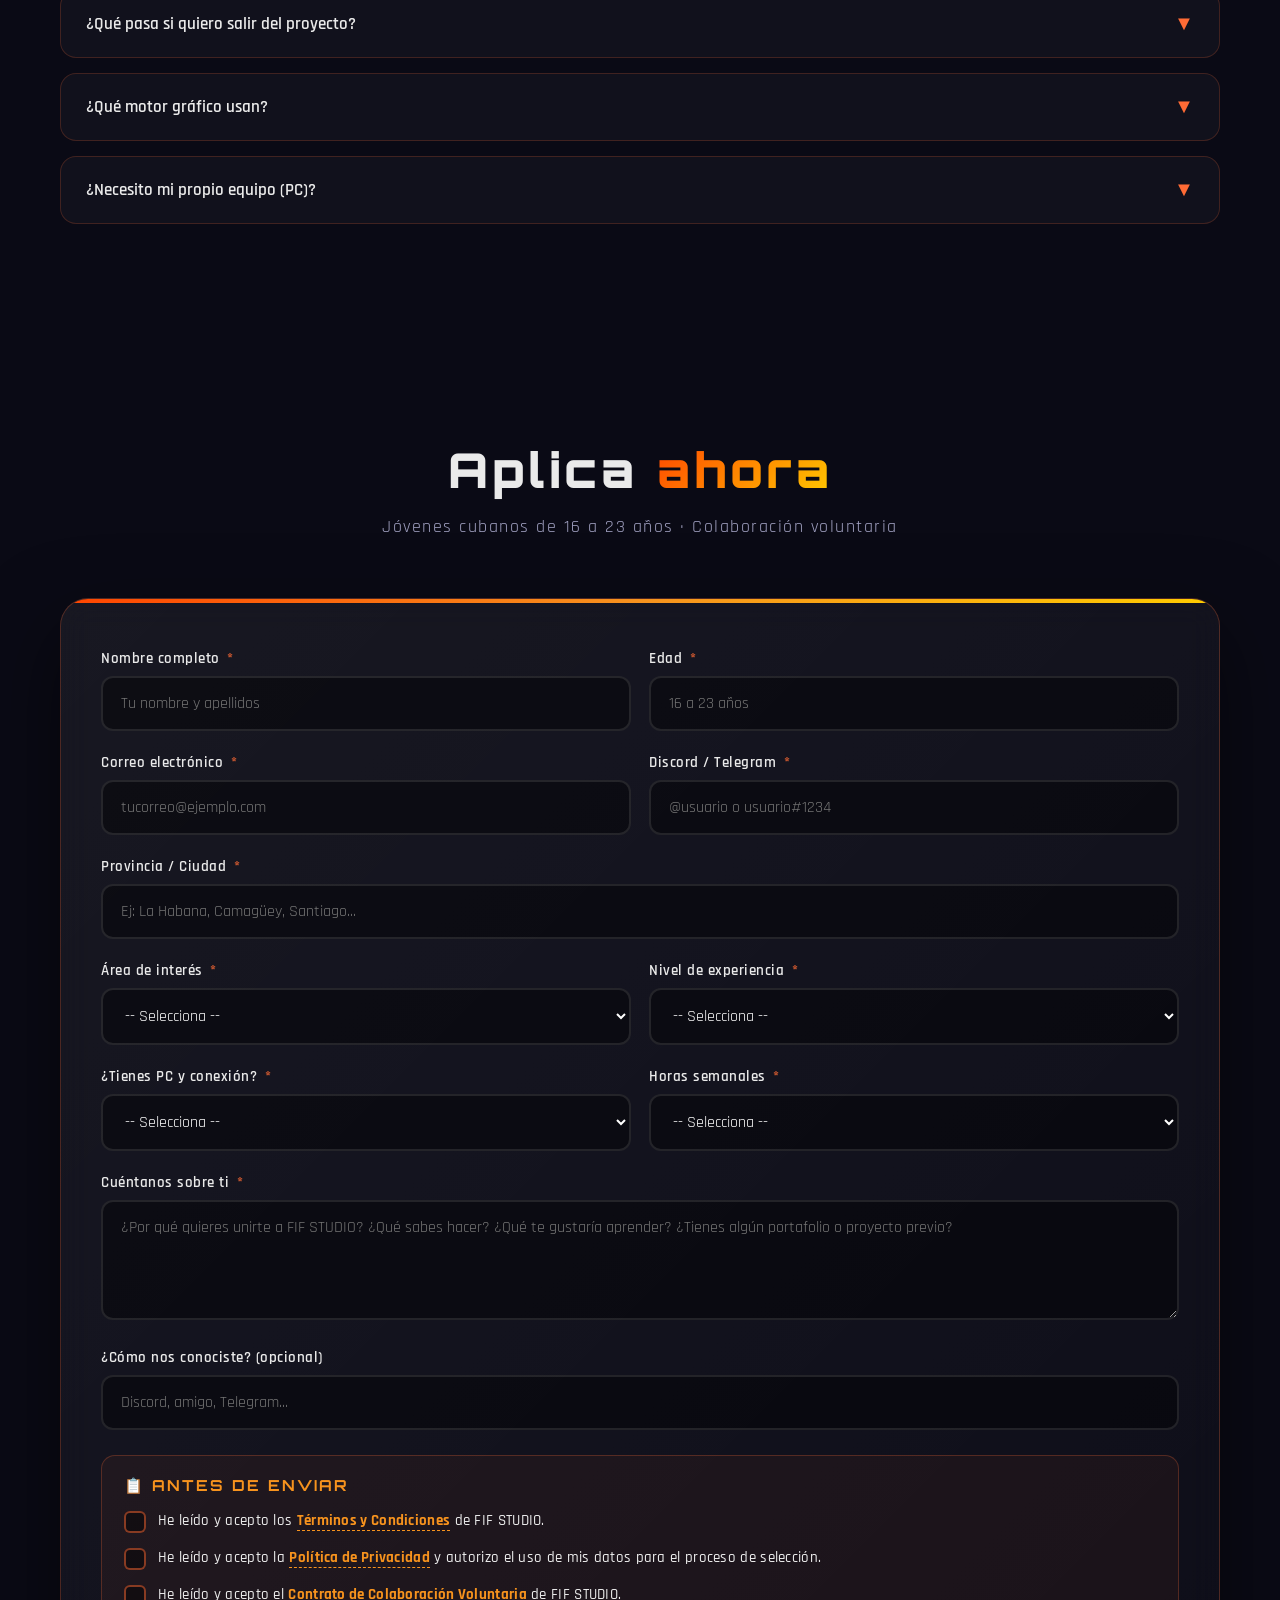
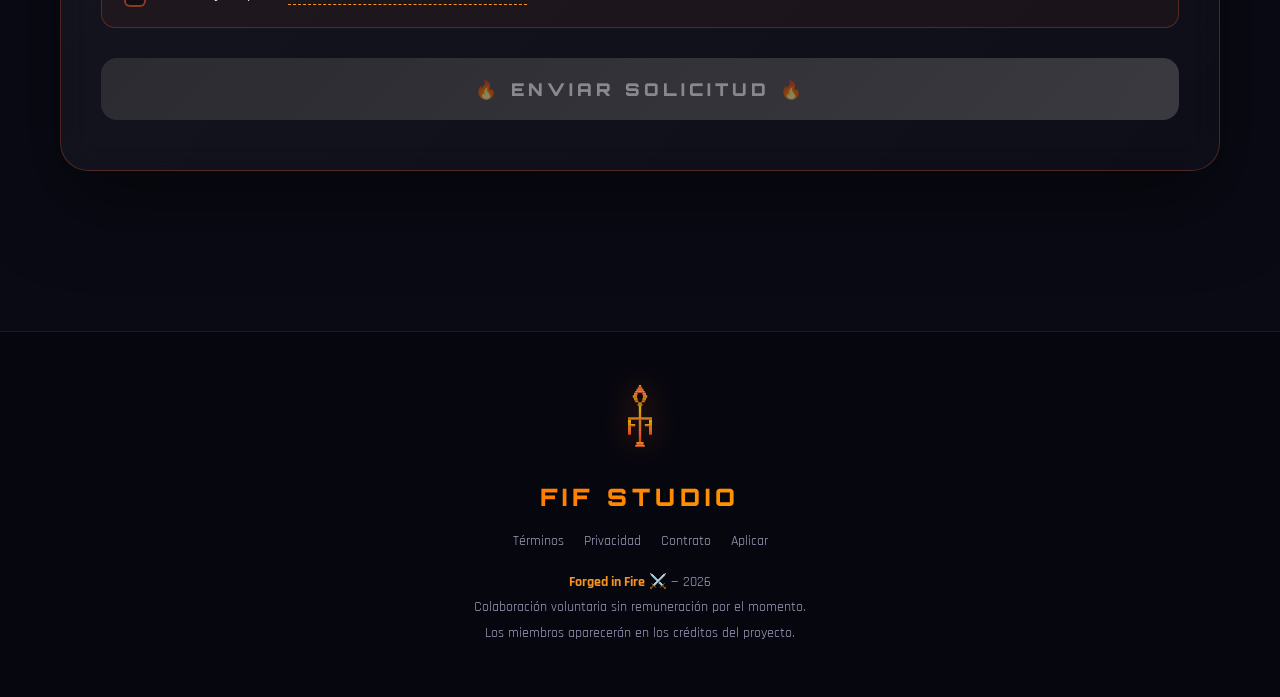
==== commit fa56afc6: "Separar HTML, CSS y JS en carpetas + integracion logo.svg" ====
--- a/index.html
+++ b/index.html
@@ -5,1097 +5,11 @@
 <meta name="viewport" content="width=device-width, initial-scale=1.0">
 <title>FIF STUDIO 🔥 Forged in Fire | Únete al equipo</title>
 <meta name="description" content="Estudio indie de videojuegos buscando jóvenes cubanos apasionados. Programación, arte, diseño y más.">
+<link rel="icon" type="image/svg+xml" href="img/logo.svg">
 <link rel="preconnect" href="https://fonts.googleapis.com">
 <link rel="preconnect" href="https://fonts.gstatic.com" crossorigin>
 <link href="https://fonts.googleapis.com/css2?family=Orbitron:wght@700;900&family=Rajdhani:wght@400;600;700&display=swap" rel="stylesheet">
-<style>
-  * { margin: 0; padding: 0; box-sizing: border-box; }
-  
-  :root {
-    --fire1: #ff4500;
-    --fire2: #ff6b35;
-    --fire3: #f7931e;
-    --fire4: #ffcc00;
-    --dark1: #0a0a15;
-    --dark2: #13132b;
-    --dark3: #1a1a3e;
-    --text: #eaeaea;
-    --text-dim: #a0a0c0;
-  }
-
-  html { scroll-behavior: smooth; }
-
-  body {
-    font-family: 'Rajdhani', sans-serif;
-    background: var(--dark1);
-    color: var(--text);
-    min-height: 100vh;
-    overflow-x: hidden;
-    cursor: none;
-  }
-
-  /* CURSOR */
-  .cursor-dot, .cursor-ring {
-    position: fixed;
-    pointer-events: none;
-    z-index: 99999;
-    border-radius: 50%;
-    mix-blend-mode: screen;
-  }
-  .cursor-dot {
-    width: 8px; height: 8px;
-    background: var(--fire4);
-    box-shadow: 0 0 15px var(--fire3), 0 0 30px var(--fire2);
-    transform: translate(-50%, -50%);
-  }
-  .cursor-ring {
-    width: 35px; height: 35px;
-    border: 2px solid var(--fire2);
-    box-shadow: 0 0 20px rgba(255,107,53,0.5);
-    transform: translate(-50%, -50%);
-    transition: transform 0.25s ease, width 0.25s, height 0.25s;
-  }
-  .cursor-ring.hover {
-    width: 60px; height: 60px;
-    border-color: var(--fire4);
-    background: rgba(255,204,0,0.1);
-  }
-  @media (max-width: 768px) {
-    body { cursor: auto; }
-    .cursor-dot, .cursor-ring { display: none; }
-  }
-
-  /* CLICK WAVE */
-  .click-wave {
-    position: fixed;
-    border: 2px solid var(--fire4);
-    border-radius: 50%;
-    pointer-events: none;
-    z-index: 99998;
-    transform: translate(-50%, -50%);
-    animation: waveExpand 0.7s ease-out forwards;
-  }
-  @keyframes waveExpand {
-    0%   { width: 0; height: 0; opacity: 1; }
-    100% { width: 100px; height: 100px; opacity: 0; }
-  }
-
-  /* PROGRESO */
-  .scroll-progress {
-    position: fixed;
-    top: 0; left: 0;
-    height: 3px;
-    background: linear-gradient(90deg, var(--fire1), var(--fire3), var(--fire4));
-    z-index: 9999;
-    width: 0%;
-    box-shadow: 0 0 15px var(--fire2);
-    transition: width 0.1s;
-  }
-
-  /* NAV */
-  .nav-float {
-    position: fixed;
-    top: 20px;
-    left: 50%;
-    transform: translateX(-50%) translateY(-20px);
-    display: flex;
-    gap: 5px;
-    padding: 8px 15px;
-    background: rgba(10,10,21,0.85);
-    border: 1px solid rgba(255,107,53,0.3);
-    border-radius: 50px;
-    backdrop-filter: blur(15px);
-    z-index: 1000;
-    box-shadow: 0 10px 30px rgba(0,0,0,0.5);
-    opacity: 0;
-    transition: all 0.4s;
-  }
-  .nav-float.visible {
-    opacity: 1;
-    transform: translateX(-50%) translateY(0);
-  }
-  .nav-float a {
-    color: var(--text-dim);
-    text-decoration: none;
-    padding: 8px 16px;
-    font-size: 0.85em;
-    font-weight: 600;
-    letter-spacing: 1px;
-    border-radius: 30px;
-    transition: all 0.3s;
-    white-space: nowrap;
-    cursor: none;
-  }
-  .nav-float a:hover {
-    color: var(--fire4);
-    background: rgba(255,107,53,0.15);
-    transform: scale(1.05);
-  }
-  @media (max-width: 600px) {
-    .nav-float { padding: 6px 10px; }
-    .nav-float a { padding: 6px 10px; font-size: 0.75em; }
-  }
-
-  /* FONDO */
-  #fireCanvas {
-    position: fixed;
-    top: 0; left: 0;
-    width: 100%; height: 100%;
-    z-index: -2;
-    pointer-events: none;
-  }
-
-  .bg-gradient {
-    position: fixed;
-    top: 0; left: 0;
-    width: 100%; height: 100%;
-    z-index: -3;
-    background: linear-gradient(135deg, #0a0a15 0%, #13132b 50%, #1a1a3e 100%);
-  }
-
-  /* HERO */
-  .hero {
-    min-height: 100vh;
-    display: flex;
-    flex-direction: column;
-    align-items: center;
-    justify-content: center;
-    padding: 40px 20px;
-    text-align: center;
-    position: relative;
-  }
-
-  .logo-container { animation: float 3s ease-in-out infinite; margin-bottom: 20px; }
-
-  @keyframes float {
-    0%, 100% { transform: translateY(0); }
-    50%      { transform: translateY(-15px); }
-  }
-
-  .logo-fire {
-    font-size: 6em;
-    line-height: 1;
-    filter: drop-shadow(0 0 30px rgba(255,107,53,0.9)) drop-shadow(0 0 60px rgba(255,69,0,0.6));
-    animation: flicker 2s infinite alternate;
-  }
-
-  @keyframes flicker {
-    0%   { transform: scale(1) rotate(-2deg); }
-    50%  { transform: scale(1.08) rotate(2deg); filter: drop-shadow(0 0 40px rgba(255,204,0,1)) drop-shadow(0 0 80px rgba(255,69,0,0.8)); }
-    100% { transform: scale(1) rotate(-2deg); }
-  }
-
-  .title {
-    font-family: 'Orbitron', sans-serif;
-    font-size: clamp(2.8em, 9vw, 6em);
-    font-weight: 900;
-    letter-spacing: 6px;
-    background: linear-gradient(135deg, #ff4500 0%, #ff6b35 25%, #f7931e 50%, #ffcc00 75%, #f7931e 100%);
-    background-size: 200% 200%;
-    -webkit-background-clip: text;
-    -webkit-text-fill-color: transparent;
-    background-clip: text;
-    margin-bottom: 15px;
-    animation: gradientShift 4s ease infinite;
-    filter: drop-shadow(0 0 30px rgba(255,107,53,0.5));
-  }
-
-  @keyframes gradientShift {
-    0%, 100% { background-position: 0% 50%; }
-    50%      { background-position: 100% 50%; }
-  }
-
-  .subtitle {
-    font-size: clamp(1em, 2.5vw, 1.3em);
-    color: var(--text-dim);
-    letter-spacing: 3px;
-    margin-bottom: 40px;
-    font-weight: 600;
-    min-height: 1.5em;
-  }
-
-  .typing-text {
-    display: inline-block;
-    overflow: hidden;
-    border-right: 2px solid var(--fire2);
-    white-space: nowrap;
-    animation: typing 3s steps(40) 1s forwards, blink 0.7s infinite;
-    max-width: 0;
-  }
-
-  @keyframes typing {
-    from { max-width: 0; }
-    to   { max-width: 100%; }
-  }
-
-  @keyframes blink {
-    50% { border-color: transparent; }
-  }
-
-  .cta-buttons {
-    display: flex;
-    gap: 20px;
-    flex-wrap: wrap;
-    justify-content: center;
-    margin-top: 20px;
-  }
-
-  .btn {
-    padding: 18px 45px;
-    font-family: 'Orbitron', sans-serif;
-    font-size: 0.95em;
-    font-weight: 700;
-    letter-spacing: 3px;
-    border: none;
-    border-radius: 50px;
-    cursor: none;
-    text-decoration: none;
-    display: inline-flex;
-    align-items: center;
-    gap: 12px;
-    transition: all 0.4s cubic-bezier(0.4, 0, 0.2, 1);
-    position: relative;
-    overflow: hidden;
-    text-transform: uppercase;
-  }
-
-  .btn-primary {
-    background: linear-gradient(135deg, var(--fire1), var(--fire3));
-    color: white;
-    box-shadow: 0 10px 40px rgba(255,107,53,0.5), inset 0 1px 0 rgba(255,255,255,0.3);
-  }
-
-  .btn-primary:hover {
-    transform: translateY(-4px) scale(1.08);
-    box-shadow: 0 20px 50px rgba(255,107,53,0.8), inset 0 1px 0 rgba(255,255,255,0.4);
-  }
-
-  .btn-ghost {
-    background: transparent;
-    color: var(--text);
-    border: 2px solid rgba(255,107,53,0.5);
-  }
-
-  .btn-ghost:hover {
-    border-color: var(--fire2);
-    background: rgba(255,107,53,0.15);
-    transform: translateY(-4px);
-    box-shadow: 0 15px 40px rgba(255,107,53,0.3);
-  }
-
-  .scroll-down {
-    position: absolute;
-    bottom: 30px;
-    left: 50%;
-    transform: translateX(-50%);
-    color: var(--text-dim);
-    font-size: 0.85em;
-    letter-spacing: 3px;
-    animation: bounce 2s infinite;
-  }
-
-  @keyframes bounce {
-    0%, 100% { transform: translateX(-50%) translateY(0); }
-    50%      { transform: translateX(-50%) translateY(-12px); }
-  }
-
-  .scroll-arrow {
-    font-size: 1.8em;
-    display: block;
-    margin-top: 5px;
-    color: var(--fire2);
-  }
-
-  /* SECCIONES */
-  section {
-    padding: 100px 20px;
-    max-width: 1200px;
-    margin: 0 auto;
-    position: relative;
-  }
-
-  .section-title {
-    font-family: 'Orbitron', sans-serif;
-    font-size: clamp(2em, 5vw, 3em);
-    font-weight: 900;
-    text-align: center;
-    margin-bottom: 15px;
-    letter-spacing: 4px;
-    color: var(--text);
-    animation: titlePulse 3s ease-in-out infinite;
-  }
-
-  @keyframes titlePulse {
-    0%, 100% { text-shadow: 0 0 20px rgba(255,107,53,0.3); }
-    50%      { text-shadow: 0 0 40px rgba(255,107,53,0.6); }
-  }
-
-  .section-title .accent {
-    background: linear-gradient(135deg, var(--fire1), var(--fire4));
-    -webkit-background-clip: text;
-    -webkit-text-fill-color: transparent;
-    background-clip: text;
-  }
-
-  .section-subtitle {
-    text-align: center;
-    color: var(--text-dim);
-    margin-bottom: 60px;
-    font-size: 1.15em;
-    letter-spacing: 1.5px;
-  }
-
-  /* CARDS */
-  .cards-grid {
-    display: grid;
-    grid-template-columns: repeat(auto-fit, minmax(260px, 1fr));
-    gap: 30px;
-    margin-top: 40px;
-  }
-
-  .card {
-    background: linear-gradient(135deg, rgba(255,255,255,0.06), rgba(255,255,255,0.02));
-    border: 1px solid rgba(255,107,53,0.2);
-    border-radius: 24px;
-    padding: 35px 25px;
-    text-align: center;
-    transition: all 0.5s cubic-bezier(0.4, 0, 0.2, 1);
-    position: relative;
-    overflow: hidden;
-    backdrop-filter: blur(10px);
-    transform-style: preserve-3d;
-    perspective: 1000px;
-  }
-
-  .card::before {
-    content: '';
-    position: absolute;
-    top: 0; left: 0; right: 0;
-    height: 3px;
-    background: linear-gradient(90deg, var(--fire1), var(--fire3), var(--fire4));
-    transform: scaleX(0);
-    transform-origin: left;
-    transition: transform 0.5s;
-  }
-
-  .card::after {
-    content: '';
-    position: absolute;
-    inset: 0;
-    border-radius: 24px;
-    background: radial-gradient(circle at var(--mx, 50%) var(--my, 50%), rgba(255,107,53,0.15), transparent 60%);
-    opacity: 0;
-    transition: opacity 0.4s;
-    pointer-events: none;
-  }
-
-  .card:hover::after { opacity: 1; }
-
-  .card:hover {
-    transform: translateY(-12px) scale(1.03);
-    border-color: var(--fire2);
-    box-shadow: 0 30px 60px rgba(255,107,53,0.3);
-  }
-
-  .card:hover::before { transform: scaleX(1); }
-
-  .card-icon {
-    font-size: 3.5em;
-    margin-bottom: 18px;
-    display: block;
-    filter: drop-shadow(0 0 20px rgba(255,107,53,0.7));
-    transition: transform 0.5s;
-  }
-
-  .card:hover .card-icon {
-    transform: scale(1.15) rotate(-5deg);
-  }
-
-  .card h3 {
-    font-family: 'Orbitron', sans-serif;
-    font-size: 1.15em;
-    letter-spacing: 2px;
-    margin-bottom: 14px;
-    color: var(--fire3);
-  }
-
-  .card p {
-    color: var(--text-dim);
-    line-height: 1.7;
-    font-size: 1em;
-  }
-
-  /* STATS */
-  .stats-grid {
-    display: grid;
-    grid-template-columns: repeat(auto-fit, minmax(150px, 1fr));
-    gap: 20px;
-    margin-top: 50px;
-  }
-
-  .stat-item {
-    text-align: center;
-    padding: 25px 15px;
-    border-radius: 16px;
-    background: rgba(255,107,53,0.05);
-    border: 1px solid rgba(255,107,53,0.2);
-    transition: all 0.3s;
-  }
-
-  .stat-item:hover {
-    background: rgba(255,107,53,0.12);
-    transform: translateY(-5px);
-  }
-
-  .stat-number {
-    font-family: 'Orbitron', sans-serif;
-    font-size: 2.5em;
-    font-weight: 900;
-    background: linear-gradient(135deg, var(--fire2), var(--fire4));
-    -webkit-background-clip: text;
-    -webkit-text-fill-color: transparent;
-    background-clip: text;
-    display: block;
-    margin-bottom: 5px;
-  }
-
-  .stat-label {
-    color: var(--text-dim);
-    font-size: 0.9em;
-    letter-spacing: 1.5px;
-    text-transform: uppercase;
-    font-weight: 600;
-  }
-
-  /* AREAS */
-  .areas-grid {
-    display: grid;
-    grid-template-columns: repeat(auto-fill, minmax(160px, 1fr));
-    gap: 18px;
-    margin-top: 30px;
-  }
-
-  .area-tag {
-    background: rgba(255,107,53,0.08);
-    border: 1px solid rgba(255,107,53,0.3);
-    border-radius: 16px;
-    padding: 22px 15px;
-    text-align: center;
-    transition: all 0.4s cubic-bezier(0.4, 0, 0.2, 1);
-    cursor: none;
-    font-weight: 600;
-    letter-spacing: 0.5px;
-    position: relative;
-    overflow: hidden;
-  }
-
-  .area-tag::before {
-    content: '';
-    position: absolute;
-    inset: 0;
-    background: linear-gradient(135deg, var(--fire1), var(--fire3));
-    opacity: 0;
-    transition: opacity 0.4s;
-    z-index: 0;
-  }
-
-  .area-tag > * {
-    position: relative;
-    z-index: 1;
-  }
-
-  .area-tag:hover {
-    transform: translateY(-5px) scale(1.05);
-    border-color: var(--fire4);
-    box-shadow: 0 15px 40px rgba(255,107,53,0.4);
-    color: white;
-  }
-
-  .area-tag:hover::before { opacity: 0.15; }
-
-  .area-tag .emoji {
-    display: block;
-    font-size: 2em;
-    margin-bottom: 10px;
-    transition: transform 0.3s;
-  }
-
-  .area-tag:hover .emoji {
-    transform: scale(1.2) rotate(-8deg);
-  }
-
-  .area-tag .ver-mas {
-    display: block;
-    margin-top: 8px;
-    font-size: 0.75em;
-    color: var(--fire3);
-    letter-spacing: 1px;
-    opacity: 0;
-    transition: opacity 0.3s;
-  }
-
-  .area-tag:hover .ver-mas { opacity: 1; }
-
-  /* MODAL */
-  .modal-overlay {
-    position: fixed;
-    inset: 0;
-    background: rgba(0,0,0,0.85);
-    backdrop-filter: blur(8px);
-    z-index: 10000;
-    display: flex;
-    align-items: center;
-    justify-content: center;
-    padding: 20px;
-    opacity: 0;
-    pointer-events: none;
-    transition: opacity 0.4s;
-  }
-  .modal-overlay.active {
-    opacity: 1;
-    pointer-events: auto;
-  }
-
-  .modal-content {
-    background: linear-gradient(135deg, #1a1a3e, #13132b);
-    border: 1px solid rgba(255,107,53,0.4);
-    border-radius: 24px;
-    padding: 40px 35px;
-    max-width: 550px;
-    width: 100%;
-    max-height: 85vh;
-    overflow-y: auto;
-    position: relative;
-    box-shadow: 0 30px 80px rgba(255,107,53,0.3);
-    transform: scale(0.9) translateY(30px);
-    transition: transform 0.4s cubic-bezier(0.4, 0, 0.2, 1);
-  }
-
-  .modal-overlay.active .modal-content {
-    transform: scale(1) translateY(0);
-  }
-
-  .modal-content::before {
-    content: '';
-    position: absolute;
-    top: 0; left: 0; right: 0;
-    height: 4px;
-    background: linear-gradient(90deg, var(--fire1), var(--fire3), var(--fire4));
-    border-radius: 24px 24px 0 0;
-  }
-
-  .modal-close {
-    position: absolute;
-    top: 15px; right: 15px;
-    width: 38px; height: 38px;
-    border-radius: 50%;
-    background: rgba(255,107,53,0.15);
-    border: 1px solid rgba(255,107,53,0.4);
-    color: var(--fire3);
-    font-size: 1.3em;
-    cursor: none;
-    transition: all 0.3s;
-    display: flex;
-    align-items: center;
-    justify-content: center;
-  }
-
-  .modal-close:hover {
-    background: var(--fire2);
-    color: white;
-    transform: rotate(90deg);
-  }
-
-  .modal-icon {
-    font-size: 4em;
-    text-align: center;
-    display: block;
-    margin-bottom: 15px;
-    filter: drop-shadow(0 0 20px rgba(255,107,53,0.7));
-  }
-
-  .modal-title {
-    font-family: 'Orbitron', sans-serif;
-    font-size: 1.8em;
-    font-weight: 900;
-    letter-spacing: 3px;
-    text-align: center;
-    background: linear-gradient(135deg, var(--fire2), var(--fire4));
-    -webkit-background-clip: text;
-    -webkit-text-fill-color: transparent;
-    background-clip: text;
-    margin-bottom: 20px;
-  }
-
-  .modal-description {
-    color: var(--text-dim);
-    line-height: 1.8;
-    font-size: 1.05em;
-    margin-bottom: 20px;
-  }
-
-  .modal-list {
-    list-style: none;
-    margin: 20px 0;
-  }
-
-  .modal-list li {
-    padding: 10px 0 10px 35px;
-    color: var(--text);
-    position: relative;
-    line-height: 1.6;
-  }
-
-  .modal-list li::before {
-    content: '🔥';
-    position: absolute;
-    left: 0;
-    font-size: 1.1em;
-  }
-
-  .modal-cta {
-    display: inline-flex;
-    align-items: center;
-    justify-content: center;
-    gap: 10px;
-    width: 100%;
-    padding: 15px;
-    margin-top: 20px;
-    background: linear-gradient(135deg, var(--fire1), var(--fire3));
-    color: white;
-    text-decoration: none;
-    border-radius: 12px;
-    font-family: 'Orbitron', sans-serif;
-    font-weight: 700;
-    letter-spacing: 2px;
-    cursor: none;
-    transition: all 0.3s;
-    border: none;
-    font-size: 1em;
-  }
-
-  .modal-cta:hover {
-    transform: translateY(-3px);
-    box-shadow: 0 15px 40px rgba(255,107,53,0.6);
-  }
-
-  /* FAQ */
-  .faq-item {
-    background: rgba(255,255,255,0.03);
-    border: 1px solid rgba(255,107,53,0.2);
-    border-radius: 16px;
-    margin-bottom: 15px;
-    overflow: hidden;
-    transition: all 0.3s;
-  }
-
-  .faq-item:hover {
-    border-color: rgba(255,107,53,0.4);
-  }
-
-  .faq-question {
-    padding: 20px 25px;
-    cursor: none;
-    display: flex;
-    justify-content: space-between;
-    align-items: center;
-    font-weight: 600;
-    font-size: 1.05em;
-    color: var(--text);
-    user-select: none;
-    transition: all 0.3s;
-  }
-
-  .faq-question:hover {
-    color: var(--fire3);
-    background: rgba(255,107,53,0.05);
-  }
-
-  .faq-arrow {
-    color: var(--fire2);
-    font-size: 1.2em;
-    transition: transform 0.3s;
-  }
-
-  .faq-item.open .faq-arrow {
-    transform: rotate(180deg);
-  }
-
-  .faq-answer {
-    max-height: 0;
-    overflow: hidden;
-    transition: max-height 0.4s ease, padding 0.3s;
-    padding: 0 25px;
-    color: var(--text-dim);
-    line-height: 1.7;
-  }
-
-  .faq-item.open .faq-answer {
-    max-height: 400px;
-    padding: 0 25px 20px;
-  }
-
-  /* FORM */
-  .form-container {
-    background: linear-gradient(135deg, rgba(255,255,255,0.06), rgba(255,255,255,0.02));
-    border: 1px solid rgba(255,107,53,0.25);
-    border-radius: 28px;
-    padding: 50px 40px;
-    backdrop-filter: blur(15px);
-    box-shadow: 0 30px 80px rgba(0,0,0,0.5);
-    position: relative;
-    overflow: hidden;
-  }
-
-  .form-container::before {
-    content: '';
-    position: absolute;
-    top: 0; left: 0; right: 0;
-    height: 4px;
-    background: linear-gradient(90deg, var(--fire1), var(--fire3), var(--fire4), var(--fire3), var(--fire1));
-    background-size: 200% 100%;
-    animation: gradientMove 3s linear infinite;
-  }
-
-  @keyframes gradientMove {
-    0%   { background-position: 0% 0; }
-    100% { background-position: 200% 0; }
-  }
-
-  .form-group {
-    margin-bottom: 22px;
-    position: relative;
-  }
-
-  .form-group label {
-    display: block;
-    margin-bottom: 8px;
-    font-weight: 600;
-    letter-spacing: 0.5px;
-    color: var(--text);
-    font-size: 0.95em;
-  }
-
-  .form-group label .req {
-    color: var(--fire2);
-    margin-left: 3px;
-  }
-
-  .form-group input,
-  .form-group select,
-  .form-group textarea {
-    width: 100%;
-    padding: 15px 18px;
-    border: 2px solid rgba(255,255,255,0.1);
-    border-radius: 12px;
-    background: rgba(0,0,0,0.4);
-    color: white;
-    font-size: 1em;
-    font-family: inherit;
-    transition: all 0.3s;
-    cursor: none;
-  }
-
-  .form-group input:focus,
-  .form-group select:focus,
-  .form-group textarea:focus {
-    outline: none;
-    border-color: var(--fire2);
-    background: rgba(0,0,0,0.6);
-    box-shadow: 0 0 0 4px rgba(255,107,53,0.15), 0 0 30px rgba(255,107,53,0.3);
-    transform: translateY(-2px);
-  }
-
-  .form-group textarea {
-    resize: vertical;
-    min-height: 120px;
-  }
-
-  .form-group select option {
-    background: var(--dark2);
-    color: white;
-  }
-
-  .form-row {
-    display: grid;
-    grid-template-columns: 1fr 1fr;
-    gap: 18px;
-  }
-
-  @media (max-width: 600px) {
-    .form-row { grid-template-columns: 1fr; }
-  }
-
-  /* CHECKBOXES LEGALES */
-  .legal-checks {
-    background: rgba(255,107,53,0.05);
-    border: 1px solid rgba(255,107,53,0.25);
-    border-radius: 14px;
-    padding: 20px 22px;
-    margin: 25px 0 15px;
-  }
-
-  .legal-checks h4 {
-    font-family: 'Orbitron', sans-serif;
-    font-size: 0.95em;
-    letter-spacing: 2px;
-    color: var(--fire3);
-    margin-bottom: 15px;
-  }
-
-  .check-item {
-    display: flex;
-    align-items: flex-start;
-    gap: 12px;
-    margin-bottom: 14px;
-    cursor: none;
-    font-size: 0.95em;
-    line-height: 1.5;
-    color: var(--text);
-  }
-
-  .check-item:last-child { margin-bottom: 0; }
-
-  .check-item input[type="checkbox"] {
-    appearance: none;
-    -webkit-appearance: none;
-    width: 22px;
-    height: 22px;
-    min-width: 22px;
-    border: 2px solid rgba(255,107,53,0.5);
-    border-radius: 6px;
-    background: rgba(0,0,0,0.4);
-    cursor: none;
-    position: relative;
-    margin-top: 1px;
-    transition: all 0.3s;
-  }
-
-  .check-item input[type="checkbox"]:checked {
-    background: linear-gradient(135deg, var(--fire1), var(--fire3));
-    border-color: var(--fire4);
-    box-shadow: 0 0 15px rgba(255,107,53,0.5);
-  }
-
-  .check-item input[type="checkbox"]:checked::after {
-    content: '✓';
-    position: absolute;
-    top: 50%; left: 50%;
-    transform: translate(-50%, -50%);
-    color: white;
-    font-weight: bold;
-    font-size: 1em;
-  }
-
-  .check-item input[type="checkbox"]:hover {
-    border-color: var(--fire4);
-    box-shadow: 0 0 10px rgba(255,107,53,0.3);
-  }
-
-  .check-item label {
-    margin: 0;
-    cursor: none;
-    font-weight: 500;
-    letter-spacing: 0.3px;
-  }
-
-  .check-item a {
-    color: var(--fire3);
-    text-decoration: none;
-    font-weight: 700;
-    border-bottom: 1px dashed var(--fire3);
-    transition: all 0.3s;
-    cursor: none;
-  }
-
-  .check-item a:hover {
-    color: var(--fire4);
-    border-bottom-style: solid;
-  }
-
-  .btn-submit {
-    width: 100%;
-    padding: 20px;
-    font-family: 'Orbitron', sans-serif;
-    font-size: 1.1em;
-    font-weight: 900;
-    letter-spacing: 4px;
-    color: white;
-    background: linear-gradient(135deg, var(--fire1), var(--fire3));
-    border: none;
-    border-radius: 16px;
-    cursor: none;
-    margin-top: 15px;
-    position: relative;
-    overflow: hidden;
-    transition: all 0.4s;
-    box-shadow: 0 12px 40px rgba(255,107,53,0.5);
-    text-transform: uppercase;
-  }
-
-  .btn-submit:hover {
-    transform: translateY(-4px);
-    box-shadow: 0 20px 50px rgba(255,107,53,0.8);
-    letter-spacing: 6px;
-  }
-
-  .btn-submit:disabled {
-    opacity: 0.5;
-    cursor: not-allowed;
-    background: linear-gradient(135deg, #444, #666);
-    box-shadow: none;
-    transform: none;
-  }
-
-  .btn-submit:disabled:hover {
-    transform: none;
-    letter-spacing: 4px;
-  }
-
-  .btn-submit::after {
-    content: '';
-    position: absolute;
-    top: 50%; left: 50%;
-    width: 0; height: 0;
-    background: rgba(255,255,255,0.3);
-    border-radius: 50%;
-    transform: translate(-50%, -50%);
-    transition: width 0.7s, height 0.7s;
-  }
-
-  .btn-submit:hover:not(:disabled)::after {
-    width: 500px;
-    height: 500px;
-  }
-
-  .btn-submit span {
-    position: relative;
-    z-index: 1;
-  }
-
-  /* BACK TOP */
-  .back-top {
-    position: fixed;
-    bottom: 30px;
-    right: 30px;
-    width: 55px;
-    height: 55px;
-    background: linear-gradient(135deg, var(--fire1), var(--fire3));
-    color: white;
-    border: none;
-    border-radius: 50%;
-    cursor: none;
-    font-size: 1.5em;
-    display: flex;
-    align-items: center;
-    justify-content: center;
-    opacity: 0;
-    transform: translateY(30px);
-    transition: all 0.4s;
-    z-index: 999;
-    box-shadow: 0 10px 30px rgba(255,107,53,0.5);
-  }
-
-  .back-top.visible {
-    opacity: 1;
-    transform: translateY(0);
-  }
-
-  .back-top:hover {
-    transform: translateY(-5px) scale(1.15) rotate(360deg);
-    box-shadow: 0 20px 50px rgba(255,107,53,0.8);
-  }
-
-  /* FOOTER */
-  footer {
-    text-align: center;
-    padding: 50px 20px;
-    color: var(--text-dim);
-    border-top: 1px solid rgba(255,107,53,0.15);
-    margin-top: 60px;
-    position: relative;
-    background: rgba(0,0,0,0.3);
-  }
-
-  footer .footer-logo {
-    font-family: 'Orbitron', sans-serif;
-    font-size: 1.5em;
-    font-weight: 900;
-    letter-spacing: 5px;
-    background: linear-gradient(135deg, var(--fire1), var(--fire4));
-    -webkit-background-clip: text;
-    -webkit-text-fill-color: transparent;
-    background-clip: text;
-    margin-bottom: 15px;
-  }
-
-  footer .footer-links {
-    display: flex;
-    justify-content: center;
-    gap: 20px;
-    flex-wrap: wrap;
-    margin: 20px 0;
-  }
-
-  footer .footer-links a {
-    color: var(--text-dim);
-    text-decoration: none;
-    font-size: 0.9em;
-    transition: color 0.3s;
-    cursor: none;
-  }
-
-  footer .footer-links a:hover { color: var(--fire3); }
-
-  footer .footer-note {
-    font-size: 0.9em;
-    line-height: 1.8;
-    max-width: 550px;
-    margin: 0 auto;
-  }
-
-  footer .footer-note strong { color: var(--fire3); }
-
-  /* FADE IN */
-  .fade-in {
-    opacity: 0;
-    transform: translateY(40px);
-    transition: opacity 0.9s cubic-bezier(0.4, 0, 0.2, 1), transform 0.9s cubic-bezier(0.4, 0, 0.2, 1);
-  }
-
-  .fade-in.visible {
-    opacity: 1;
-    transform: translateY(0);
-  }
-
-  .stagger > * {
-    opacity: 0;
-    transform: translateY(30px);
-    transition: opacity 0.6s, transform 0.6s;
-  }
-
-  .stagger.visible > * {
-    opacity: 1;
-    transform: translateY(0);
-  }
-
-  .stagger.visible > *:nth-child(1) { transition-delay: 0.1s; }
-  .stagger.visible > *:nth-child(2) { transition-delay: 0.2s; }
-  .stagger.visible > *:nth-child(3) { transition-delay: 0.3s; }
-  .stagger.visible > *:nth-child(4) { transition-delay: 0.4s; }
-  .stagger.visible > *:nth-child(5) { transition-delay: 0.5s; }
-  .stagger.visible > *:nth-child(6) { transition-delay: 0.6s; }
-  .stagger.visible > *:nth-child(7) { transition-delay: 0.7s; }
-  .stagger.visible > *:nth-child(8) { transition-delay: 0.8s; }
-
-  @media (max-width: 768px) {
-    section { padding: 70px 15px; }
-    .form-container { padding: 35px 22px; }
-    .logo-fire { font-size: 4em; }
-    .back-top { width: 45px; height: 45px; bottom: 20px; right: 20px; }
-    .modal-content { padding: 30px 22px; }
-  }
-</style>
+<link rel="stylesheet" href="css/styles.css">
 </head>
 <body>
 
@@ -1116,7 +30,7 @@
 <!-- HERO -->
 <div class="hero">
   <div class="logo-container">
-    <div class="logo-fire">🔥</div>
+    <img src="img/logo.svg" alt="FIF STUDIO Logo" class="logo-img">
   </div>
   <h1 class="title">FIF STUDIO</h1>
   <p class="subtitle">
@@ -1252,7 +166,7 @@
 
   <div class="form-container">
     <form action="https://formsubmit.co/maikelmplus2009@gmail.com" method="POST" id="applyForm">
-      
+
       <div class="form-row">
         <div class="form-group">
           <label>Nombre completo <span class="req">*</span></label>
@@ -1343,10 +257,9 @@
         <input type="text" name="Como nos conociste" placeholder="Discord, amigo, Telegram...">
       </div>
 
-      <!-- CHECKBOXES LEGALES -->
       <div class="legal-checks">
         <h4>📋 ANTES DE ENVIAR</h4>
-        
+
         <div class="check-item">
           <input type="checkbox" id="checkTerms" name="Acepta_Terminos" value="Sí" required>
           <label for="checkTerms">He leído y acepto los <a href="terminos.html" target="_blank">Términos y Condiciones</a> de FIF STUDIO.</label>
@@ -1390,6 +303,7 @@
 
 <!-- FOOTER -->
 <footer>
+  <img src="img/logo.svg" alt="FIF STUDIO" class="footer-logo-img">
   <div class="footer-logo">FIF STUDIO</div>
   <div class="footer-links">
     <a href="terminos.html">Términos</a>
@@ -1406,352 +320,7 @@
 
 <button class="back-top" id="backTop">↑</button>
 
-<script>
-  // === CURSOR ===
-  const cursorDot = document.querySelector('.cursor-dot');
-  const cursorRing = document.querySelector('.cursor-ring');
-  
-  document.addEventListener('mousemove', (e) => {
-    cursorDot.style.left = e.clientX + 'px';
-    cursorDot.style.top = e.clientY + 'px';
-    cursorRing.style.left = e.clientX + 'px';
-    cursorRing.style.top = e.clientY + 'px';
-  });
-
-  document.querySelectorAll('a, button, input, select, textarea, .area-tag, .card, .faq-question, .check-item').forEach(el => {
-    el.addEventListener('mouseenter', () => cursorRing.classList.add('hover'));
-    el.addEventListener('mouseleave', () => cursorRing.classList.remove('hover'));
-  });
-
-  // === CLICK WAVE ===
-  document.addEventListener('click', (e) => {
-    const wave = document.createElement('div');
-    wave.className = 'click-wave';
-    wave.style.left = e.clientX + 'px';
-    wave.style.top = e.clientY + 'px';
-    document.body.appendChild(wave);
-    setTimeout(() => wave.remove(), 700);
-  });
-
-  // === CANVAS ===
-  const canvas = document.getElementById('fireCanvas');
-  const ctx = canvas.getContext('2d');
-  
-  function resize() {
-    canvas.width = window.innerWidth;
-    canvas.height = window.innerHeight;
-  }
-  resize();
-  window.addEventListener('resize', resize);
-
-  const particles = [];
-  const PARTICLE_COUNT = 60;
-
-  class Particle {
-    constructor() { this.reset(); }
-    reset() {
-      this.x = Math.random() * canvas.width;
-      this.y = canvas.height + Math.random() * 100;
-      this.size = Math.random() * 3 + 1;
-      this.speedY = Math.random() * 1.5 + 0.5;
-      this.speedX = (Math.random() - 0.5) * 0.8;
-      this.opacity = Math.random() * 0.5 + 0.3;
-      this.color = Math.random() > 0.5 ? '255,107,53' : '255,204,0';
-    }
-    update() {
-      this.y -= this.speedY;
-      this.x += this.speedX + Math.sin(this.y * 0.01) * 0.5;
-      this.opacity -= 0.003;
-      if (this.y < -50 || this.opacity <= 0) this.reset();
-    }
-    draw() {
-      ctx.beginPath();
-      const gradient = ctx.createRadialGradient(this.x, this.y, 0, this.x, this.y, this.size * 4);
-      gradient.addColorStop(0, `rgba(${this.color}, ${this.opacity})`);
-      gradient.addColorStop(1, `rgba(${this.color}, 0)`);
-      ctx.fillStyle = gradient;
-      ctx.arc(this.x, this.y, this.size * 4, 0, Math.PI * 2);
-      ctx.fill();
-    }
-  }
-
-  for (let i = 0; i < PARTICLE_COUNT; i++) particles.push(new Particle());
-
-  function animate() {
-    ctx.clearRect(0, 0, canvas.width, canvas.height);
-    particles.forEach(p => { p.update(); p.draw(); });
-    requestAnimationFrame(animate);
-  }
-  animate();
-
-  // === PROGRESO Y NAV ===
-  const progressBar = document.querySelector('.scroll-progress');
-  const navFloat = document.getElementById('navFloat');
-  const backTop = document.getElementById('backTop');
-
-  window.addEventListener('scroll', () => {
-    const scrolled = window.pageYOffset;
-    const total = document.documentElement.scrollHeight - window.innerHeight;
-    const progress = (scrolled / total) * 100;
-    progressBar.style.width = progress + '%';
-
-    if (scrolled > 300) {
-      navFloat.classList.add('visible');
-      backTop.classList.add('visible');
-    } else {
-      navFloat.classList.remove('visible');
-      backTop.classList.remove('visible');
-    }
-  });
-
-  backTop.addEventListener('click', () => window.scrollTo({ top: 0, behavior: 'smooth' }));
-
-  // === FADE IN ===
-  const observer = new IntersectionObserver((entries) => {
-    entries.forEach(entry => {
-      if (entry.isIntersecting) entry.target.classList.add('visible');
-    });
-  }, { threshold: 0.15 });
-
-  document.querySelectorAll('.fade-in, .stagger').forEach(el => observer.observe(el));
-
-  // === CONTADOR ===
-  const counters = document.querySelectorAll('.stat-number');
-  const counterObserver = new IntersectionObserver((entries) => {
-    entries.forEach(entry => {
-      if (entry.isIntersecting && !entry.target.classList.contains('counted')) {
-        entry.target.classList.add('counted');
-        const target = parseInt(entry.target.dataset.target);
-        let current = 0;
-        const step = target / 40;
-        const timer = setInterval(() => {
-          current += step;
-          if (current >= target) {
-            entry.target.textContent = target;
-            clearInterval(timer);
-          } else {
-            entry.target.textContent = Math.floor(current);
-          }
-        }, 25);
-      }
-    });
-  }, { threshold: 0.5 });
-
-  counters.forEach(c => counterObserver.observe(c));
-
-  // === CARD 3D ===
-  document.querySelectorAll('.card').forEach(card => {
-    card.addEventListener('mousemove', (e) => {
-      const rect = card.getBoundingClientRect();
-      const x = e.clientX - rect.left;
-      const y = e.clientY - rect.top;
-      const centerX = rect.width / 2;
-      const centerY = rect.height / 2;
-      const rotateX = (y - centerY) / 20;
-      const rotateY = (centerX - x) / 20;
-      
-      card.style.transform = `translateY(-12px) scale(1.03) rotateX(${rotateX}deg) rotateY(${rotateY}deg)`;
-      card.style.setProperty('--mx', x + 'px');
-      card.style.setProperty('--my', y + 'px');
-    });
-    card.addEventListener('mouseleave', () => card.style.transform = '');
-  });
-
-  // === PARALLAX ===
-  window.addEventListener('scroll', () => {
-    const scrolled = window.pageYOffset;
-    const hero = document.querySelector('.hero');
-    if (hero && scrolled < window.innerHeight) {
-      hero.style.transform = `translateY(${scrolled * 0.4}px)`;
-      hero.style.opacity = Math.max(0, 1 - scrolled / (window.innerHeight * 0.8));
-    }
-  });
-
-  // === FAQ ACORDEÓN ===
-  document.querySelectorAll('.faq-question').forEach(q => {
-    q.addEventListener('click', () => {
-      const item = q.parentElement;
-      const wasOpen = item.classList.contains('open');
-      document.querySelectorAll('.faq-item').forEach(i => i.classList.remove('open'));
-      if (!wasOpen) item.classList.add('open');
-    });
-  });
-
-  // === MODAL DE ÁREAS ===
-  const areaData = {
-    programacion: {
-      icon: '💻',
-      title: 'PROGRAMACIÓN',
-      description: 'Conviértete en el arquitecto del juego. Escribirás el código que da vida a las mecánicas, la lógica, la IA y todos los sistemas del videojuego.',
-      list: [
-        'Programar mecánicas de juego (movimiento, combate, etc.)',
-        'Implementar sistemas (menús, guardado, inventario)',
-        'Trabajar con el motor Godot o Unity',
-        'Optimizar rendimiento y corregir bugs',
-        'Colaborar con diseño para hacer realidad las ideas'
-      ]
-    },
-    arte2d: {
-      icon: '🎨',
-      title: 'ARTE 2D',
-      description: 'Da vida visual al juego. Crearás desde personajes y escenarios hasta la interfaz de usuario que verá el jugador.',
-      list: [
-        'Diseñar personajes, objetos y escenarios',
-        'Crear animaciones frame a frame o esqueléticas',
-        'Diseñar la interfaz de usuario (UI)',
-        'Crear íconos, menús y elementos visuales',
-        'Definir el estilo artístico del juego'
-      ]
-    },
-    arte3d: {
-      icon: '🗿',
-      title: 'ARTE 3D',
-      description: 'Modela, esculpe y anima el mundo del juego en tres dimensiones. Desde personajes hasta entornos completos.',
-      list: [
-        'Modelar personajes y objetos (Blender, Maya)',
-        'Texturizar y aplicar materiales',
-        'Crear animaciones 3D',
-        'Diseñar entornos y escenarios 3D',
-        'Optimizar modelos para el motor'
-      ]
-    },
-    diseno: {
-      icon: '🎯',
-      title: 'DISEÑO DE JUEGO',
-      description: 'Diseñas cómo se siente el juego. Reglas, niveles, progresión y el balance perfecto para que sea divertido.',
-      list: [
-        'Diseñar mecánicas y sistemas de juego',
-        'Crear niveles y mapas',
-        'Balancear dificultad y economía del juego',
-        'Documentar el diseño (GDD)',
-        'Probar y ajustar la experiencia del jugador'
-      ]
-    },
-    audio: {
-      icon: '🎵',
-      title: 'AUDIO',
-      description: 'El sonido hace que un juego se sienta vivo. Crearás la música, efectos y toda la atmósfera sonora.',
-      list: [
-        'Componer música original para el juego',
-        'Crear efectos de sonido (SFX)',
-        'Diseñar la ambientación sonora',
-        'Trabajar con software como FL Studio, Audacity',
-        'Sincronizar audio con las acciones del juego'
-      ]
-    },
-    qa: {
-      icon: '🧪',
-      title: 'QA / TESTING',
-      description: 'El guardián de la calidad. Encuentras bugs, problemas de balance y todo lo que falla antes de que llegue al jugador.',
-      list: [
-        'Probar el juego en diferentes escenarios',
-        'Reportar bugs de forma clara y ordenada',
-        'Verificar que las correcciones funcionen',
-        'Probar en distintas plataformas y dispositivos',
-        'Sugerir mejoras de jugabilidad'
-      ]
-    },
-    marketing: {
-      icon: '📢',
-      title: 'MARKETING',
-      description: 'Haz que el mundo conozca el juego. Gestionarás redes sociales, comunidad, tráileres y toda la comunicación.',
-      list: [
-        'Gestionar redes sociales del estudio',
-        'Crear contenido para promocionar el juego',
-        'Coordinar con prensa y creadores de contenido',
-        'Diseñar trailers y material promocional',
-        'Construir y cuidar la comunidad'
-      ]
-    },
-    guion: {
-      icon: '📝',
-      title: 'GUION / NARRATIVA',
-      description: 'Cuentas la historia del juego. Diálogos, personajes, mundo y todo lo que hace que el jugador se sumerja.',
-      list: [
-        'Escribir la historia principal y secundarias',
-        'Crear diálogos y personalidad de personajes',
-        'Diseñar el lore y la mitología del mundo',
-        'Escribir textos de interfaz y tutoriales',
-        'Colaborar con diseño para narrativa integrada'
-      ]
-    }
-  };
-
-  const modalOverlay = document.getElementById('modalOverlay');
-  const modalIcon = document.getElementById('modalIcon');
-  const modalTitle = document.getElementById('modalTitle');
-  const modalDescription = document.getElementById('modalDescription');
-  const modalList = document.getElementById('modalList');
-  const modalClose = document.getElementById('modalClose');
-  const modalCta = document.getElementById('modalCta');
-
-  document.querySelectorAll('.area-tag').forEach(tag => {
-    tag.addEventListener('click', () => {
-      const data = areaData[tag.dataset.area];
-      if (!data) return;
-      
-      modalIcon.textContent = data.icon;
-      modalTitle.textContent = data.title;
-      modalDescription.textContent = data.description;
-      modalList.innerHTML = data.list.map(item => `<li>${item}</li>`).join('');
-      modalOverlay.classList.add('active');
-      
-      // Guardar el área seleccionada
-      modalCta.dataset.area = data.title;
-    });
-  });
-
-  function closeModal() {
-    modalOverlay.classList.remove('active');
-  }
-
-  modalClose.addEventListener('click', closeModal);
-  modalOverlay.addEventListener('click', (e) => {
-    if (e.target === modalOverlay) closeModal();
-  });
-
-  modalCta.addEventListener('click', () => {
-    // Seleccionar automáticamente el área en el formulario
-    const area = modalCta.dataset.area;
-    const areaSelect = document.querySelector('select[name="Area"]');
-    if (areaSelect) {
-      for (let opt of areaSelect.options) {
-        if (opt.value.includes(area.split(' ')[0])) {
-          areaSelect.value = opt.value;
-          break;
-        }
-      }
-    }
-    closeModal();
-    setTimeout(() => {
-      document.getElementById('aplicar').scrollIntoView({ behavior: 'smooth' });
-    }, 300);
-  });
-
-  // === VALIDACIÓN DE CHECKBOXES ===
-  const checkTerms = document.getElementById('checkTerms');
-  const checkPrivacy = document.getElementById('checkPrivacy');
-  const checkContract = document.getElementById('checkContract');
-  const submitBtn = document.getElementById('submitBtn');
-  const applyForm = document.getElementById('applyForm');
-
-  function validateChecks() {
-    const allChecked = checkTerms.checked && checkPrivacy.checked && checkContract.checked;
-    submitBtn.disabled = !allChecked;
-  }
-
-  [checkTerms, checkPrivacy, checkContract].forEach(c => {
-    c.addEventListener('change', validateChecks);
-  });
-
-  // Doble validación al enviar
-  applyForm.addEventListener('submit', (e) => {
-    if (!checkTerms.checked || !checkPrivacy.checked || !checkContract.checked) {
-      e.preventDefault();
-      alert('⚠️ Debes aceptar los Términos, la Política de Privacidad y el Contrato antes de enviar.');
-    }
-  });
-</script>
+<script src="js/main.js"></script>
 
 </body>
 </html>
--- a/css/styles.css
+++ b/css/styles.css
@@ -0,0 +1,1094 @@
+/* ============================================
+   FIF STUDIO - Estilos principales
+   ============================================ */
+
+* { margin: 0; padding: 0; box-sizing: border-box; }
+
+:root {
+  --fire1: #ff4500;
+  --fire2: #ff6b35;
+  --fire3: #f7931e;
+  --fire4: #ffcc00;
+  --dark1: #0a0a15;
+  --dark2: #13132b;
+  --dark3: #1a1a3e;
+  --text: #eaeaea;
+  --text-dim: #a0a0c0;
+}
+
+html { scroll-behavior: smooth; }
+
+body {
+  font-family: 'Rajdhani', sans-serif;
+  background: var(--dark1);
+  color: var(--text);
+  min-height: 100vh;
+  overflow-x: hidden;
+  cursor: none;
+}
+
+/* ============ CURSOR ============ */
+.cursor-dot, .cursor-ring {
+  position: fixed;
+  pointer-events: none;
+  z-index: 99999;
+  border-radius: 50%;
+  mix-blend-mode: screen;
+}
+.cursor-dot {
+  width: 8px; height: 8px;
+  background: var(--fire4);
+  box-shadow: 0 0 15px var(--fire3), 0 0 30px var(--fire2);
+  transform: translate(-50%, -50%);
+}
+.cursor-ring {
+  width: 35px; height: 35px;
+  border: 2px solid var(--fire2);
+  box-shadow: 0 0 20px rgba(255,107,53,0.5);
+  transform: translate(-50%, -50%);
+  transition: transform 0.25s ease, width 0.25s, height 0.25s;
+}
+.cursor-ring.hover {
+  width: 60px; height: 60px;
+  border-color: var(--fire4);
+  background: rgba(255,204,0,0.1);
+}
+
+/* ============ CLICK WAVE ============ */
+.click-wave {
+  position: fixed;
+  border: 2px solid var(--fire4);
+  border-radius: 50%;
+  pointer-events: none;
+  z-index: 99998;
+  transform: translate(-50%, -50%);
+  animation: waveExpand 0.7s ease-out forwards;
+}
+@keyframes waveExpand {
+  0%   { width: 0; height: 0; opacity: 1; }
+  100% { width: 100px; height: 100px; opacity: 0; }
+}
+
+/* ============ PROGRESO ============ */
+.scroll-progress {
+  position: fixed;
+  top: 0; left: 0;
+  height: 3px;
+  background: linear-gradient(90deg, var(--fire1), var(--fire3), var(--fire4));
+  z-index: 9999;
+  width: 0%;
+  box-shadow: 0 0 15px var(--fire2);
+  transition: width 0.1s;
+}
+
+/* ============ NAV ============ */
+.nav-float {
+  position: fixed;
+  top: 20px;
+  left: 50%;
+  transform: translateX(-50%) translateY(-20px);
+  display: flex;
+  gap: 5px;
+  padding: 8px 15px;
+  background: rgba(10,10,21,0.85);
+  border: 1px solid rgba(255,107,53,0.3);
+  border-radius: 50px;
+  backdrop-filter: blur(15px);
+  z-index: 1000;
+  box-shadow: 0 10px 30px rgba(0,0,0,0.5);
+  opacity: 0;
+  transition: all 0.4s;
+}
+.nav-float.visible {
+  opacity: 1;
+  transform: translateX(-50%) translateY(0);
+}
+.nav-float a {
+  color: var(--text-dim);
+  text-decoration: none;
+  padding: 8px 16px;
+  font-size: 0.85em;
+  font-weight: 600;
+  letter-spacing: 1px;
+  border-radius: 30px;
+  transition: all 0.3s;
+  white-space: nowrap;
+  cursor: none;
+}
+.nav-float a:hover {
+  color: var(--fire4);
+  background: rgba(255,107,53,0.15);
+  transform: scale(1.05);
+}
+
+/* ============ FONDO ============ */
+#fireCanvas {
+  position: fixed;
+  top: 0; left: 0;
+  width: 100%; height: 100%;
+  z-index: -2;
+  pointer-events: none;
+}
+.bg-gradient {
+  position: fixed;
+  top: 0; left: 0;
+  width: 100%; height: 100%;
+  z-index: -3;
+  background: linear-gradient(135deg, #0a0a15 0%, #13132b 50%, #1a1a3e 100%);
+}
+
+/* ============ HERO ============ */
+.hero {
+  min-height: 100vh;
+  display: flex;
+  flex-direction: column;
+  align-items: center;
+  justify-content: center;
+  padding: 40px 20px;
+  text-align: center;
+  position: relative;
+}
+
+.logo-container {
+  animation: float 3s ease-in-out infinite;
+  margin-bottom: 20px;
+}
+
+@keyframes float {
+  0%, 100% { transform: translateY(0); }
+  50%      { transform: translateY(-15px); }
+}
+
+.logo-img {
+  width: clamp(140px, 20vw, 200px);
+  height: auto;
+  filter: drop-shadow(0 0 30px rgba(255,107,53,0.8)) 
+          drop-shadow(0 0 60px rgba(255,69,0,0.5));
+  animation: logoPulse 2.5s ease-in-out infinite;
+}
+
+@keyframes logoPulse {
+  0%, 100% {
+    transform: scale(1);
+    filter: drop-shadow(0 0 30px rgba(255,107,53,0.8)) 
+            drop-shadow(0 0 60px rgba(255,69,0,0.5));
+  }
+  50% {
+    transform: scale(1.05);
+    filter: drop-shadow(0 0 45px rgba(255,204,0,1)) 
+            drop-shadow(0 0 80px rgba(255,69,0,0.8));
+  }
+}
+
+.title {
+  font-family: 'Orbitron', sans-serif;
+  font-size: clamp(2.8em, 9vw, 6em);
+  font-weight: 900;
+  letter-spacing: 6px;
+  background: linear-gradient(135deg, #ff4500 0%, #ff6b35 25%, #f7931e 50%, #ffcc00 75%, #f7931e 100%);
+  background-size: 200% 200%;
+  -webkit-background-clip: text;
+  -webkit-text-fill-color: transparent;
+  background-clip: text;
+  margin-bottom: 15px;
+  animation: gradientShift 4s ease infinite;
+  filter: drop-shadow(0 0 30px rgba(255,107,53,0.5));
+}
+
+@keyframes gradientShift {
+  0%, 100% { background-position: 0% 50%; }
+  50%      { background-position: 100% 50%; }
+}
+
+.subtitle {
+  font-size: clamp(1em, 2.5vw, 1.3em);
+  color: var(--text-dim);
+  letter-spacing: 3px;
+  margin-bottom: 40px;
+  font-weight: 600;
+  min-height: 1.5em;
+}
+
+.typing-text {
+  display: inline-block;
+  overflow: hidden;
+  border-right: 2px solid var(--fire2);
+  white-space: nowrap;
+  animation: typing 3s steps(40) 1s forwards, blink 0.7s infinite;
+  max-width: 0;
+}
+
+@keyframes typing {
+  from { max-width: 0; }
+  to   { max-width: 100%; }
+}
+
+@keyframes blink {
+  50% { border-color: transparent; }
+}
+
+.cta-buttons {
+  display: flex;
+  gap: 20px;
+  flex-wrap: wrap;
+  justify-content: center;
+  margin-top: 20px;
+}
+
+.btn {
+  padding: 18px 45px;
+  font-family: 'Orbitron', sans-serif;
+  font-size: 0.95em;
+  font-weight: 700;
+  letter-spacing: 3px;
+  border: none;
+  border-radius: 50px;
+  cursor: none;
+  text-decoration: none;
+  display: inline-flex;
+  align-items: center;
+  gap: 12px;
+  transition: all 0.4s cubic-bezier(0.4, 0, 0.2, 1);
+  position: relative;
+  overflow: hidden;
+  text-transform: uppercase;
+}
+
+.btn-primary {
+  background: linear-gradient(135deg, var(--fire1), var(--fire3));
+  color: white;
+  box-shadow: 0 10px 40px rgba(255,107,53,0.5), inset 0 1px 0 rgba(255,255,255,0.3);
+}
+.btn-primary:hover {
+  transform: translateY(-4px) scale(1.08);
+  box-shadow: 0 20px 50px rgba(255,107,53,0.8), inset 0 1px 0 rgba(255,255,255,0.4);
+}
+.btn-ghost {
+  background: transparent;
+  color: var(--text);
+  border: 2px solid rgba(255,107,53,0.5);
+}
+.btn-ghost:hover {
+  border-color: var(--fire2);
+  background: rgba(255,107,53,0.15);
+  transform: translateY(-4px);
+  box-shadow: 0 15px 40px rgba(255,107,53,0.3);
+}
+
+.scroll-down {
+  position: absolute;
+  bottom: 30px;
+  left: 50%;
+  transform: translateX(-50%);
+  color: var(--text-dim);
+  font-size: 0.85em;
+  letter-spacing: 3px;
+  animation: bounce 2s infinite;
+}
+
+@keyframes bounce {
+  0%, 100% { transform: translateX(-50%) translateY(0); }
+  50%      { transform: translateX(-50%) translateY(-12px); }
+}
+
+.scroll-arrow {
+  font-size: 1.8em;
+  display: block;
+  margin-top: 5px;
+  color: var(--fire2);
+}
+
+/* ============ SECCIONES ============ */
+section {
+  padding: 100px 20px;
+  max-width: 1200px;
+  margin: 0 auto;
+  position: relative;
+}
+
+.section-title {
+  font-family: 'Orbitron', sans-serif;
+  font-size: clamp(2em, 5vw, 3em);
+  font-weight: 900;
+  text-align: center;
+  margin-bottom: 15px;
+  letter-spacing: 4px;
+  color: var(--text);
+  animation: titlePulse 3s ease-in-out infinite;
+}
+
+@keyframes titlePulse {
+  0%, 100% { text-shadow: 0 0 20px rgba(255,107,53,0.3); }
+  50%      { text-shadow: 0 0 40px rgba(255,107,53,0.6); }
+}
+
+.section-title .accent {
+  background: linear-gradient(135deg, var(--fire1), var(--fire4));
+  -webkit-background-clip: text;
+  -webkit-text-fill-color: transparent;
+  background-clip: text;
+}
+
+.section-subtitle {
+  text-align: center;
+  color: var(--text-dim);
+  margin-bottom: 60px;
+  font-size: 1.15em;
+  letter-spacing: 1.5px;
+}
+
+/* ============ CARDS ============ */
+.cards-grid {
+  display: grid;
+  grid-template-columns: repeat(auto-fit, minmax(260px, 1fr));
+  gap: 30px;
+  margin-top: 40px;
+}
+
+.card {
+  background: linear-gradient(135deg, rgba(255,255,255,0.06), rgba(255,255,255,0.02));
+  border: 1px solid rgba(255,107,53,0.2);
+  border-radius: 24px;
+  padding: 35px 25px;
+  text-align: center;
+  transition: all 0.5s cubic-bezier(0.4, 0, 0.2, 1);
+  position: relative;
+  overflow: hidden;
+  backdrop-filter: blur(10px);
+  transform-style: preserve-3d;
+  perspective: 1000px;
+}
+
+.card::before {
+  content: '';
+  position: absolute;
+  top: 0; left: 0; right: 0;
+  height: 3px;
+  background: linear-gradient(90deg, var(--fire1), var(--fire3), var(--fire4));
+  transform: scaleX(0);
+  transform-origin: left;
+  transition: transform 0.5s;
+}
+
+.card::after {
+  content: '';
+  position: absolute;
+  inset: 0;
+  border-radius: 24px;
+  background: radial-gradient(circle at var(--mx, 50%) var(--my, 50%), rgba(255,107,53,0.15), transparent 60%);
+  opacity: 0;
+  transition: opacity 0.4s;
+  pointer-events: none;
+}
+
+.card:hover::after { opacity: 1; }
+.card:hover {
+  transform: translateY(-12px) scale(1.03);
+  border-color: var(--fire2);
+  box-shadow: 0 30px 60px rgba(255,107,53,0.3);
+}
+.card:hover::before { transform: scaleX(1); }
+
+.card-icon {
+  font-size: 3.5em;
+  margin-bottom: 18px;
+  display: block;
+  filter: drop-shadow(0 0 20px rgba(255,107,53,0.7));
+  transition: transform 0.5s;
+}
+
+.card:hover .card-icon {
+  transform: scale(1.15) rotate(-5deg);
+}
+
+.card h3 {
+  font-family: 'Orbitron', sans-serif;
+  font-size: 1.15em;
+  letter-spacing: 2px;
+  margin-bottom: 14px;
+  color: var(--fire3);
+}
+
+.card p {
+  color: var(--text-dim);
+  line-height: 1.7;
+  font-size: 1em;
+}
+
+/* ============ STATS ============ */
+.stats-grid {
+  display: grid;
+  grid-template-columns: repeat(auto-fit, minmax(150px, 1fr));
+  gap: 20px;
+  margin-top: 50px;
+}
+
+.stat-item {
+  text-align: center;
+  padding: 25px 15px;
+  border-radius: 16px;
+  background: rgba(255,107,53,0.05);
+  border: 1px solid rgba(255,107,53,0.2);
+  transition: all 0.3s;
+}
+
+.stat-item:hover {
+  background: rgba(255,107,53,0.12);
+  transform: translateY(-5px);
+}
+
+.stat-number {
+  font-family: 'Orbitron', sans-serif;
+  font-size: 2.5em;
+  font-weight: 900;
+  background: linear-gradient(135deg, var(--fire2), var(--fire4));
+  -webkit-background-clip: text;
+  -webkit-text-fill-color: transparent;
+  background-clip: text;
+  display: block;
+  margin-bottom: 5px;
+}
+
+.stat-label {
+  color: var(--text-dim);
+  font-size: 0.9em;
+  letter-spacing: 1.5px;
+  text-transform: uppercase;
+  font-weight: 600;
+}
+
+/* ============ AREAS ============ */
+.areas-grid {
+  display: grid;
+  grid-template-columns: repeat(auto-fill, minmax(160px, 1fr));
+  gap: 18px;
+  margin-top: 30px;
+}
+
+.area-tag {
+  background: rgba(255,107,53,0.08);
+  border: 1px solid rgba(255,107,53,0.3);
+  border-radius: 16px;
+  padding: 22px 15px;
+  text-align: center;
+  transition: all 0.4s cubic-bezier(0.4, 0, 0.2, 1);
+  cursor: none;
+  font-weight: 600;
+  letter-spacing: 0.5px;
+  position: relative;
+  overflow: hidden;
+}
+
+.area-tag::before {
+  content: '';
+  position: absolute;
+  inset: 0;
+  background: linear-gradient(135deg, var(--fire1), var(--fire3));
+  opacity: 0;
+  transition: opacity 0.4s;
+  z-index: 0;
+}
+
+.area-tag > * { position: relative; z-index: 1; }
+
+.area-tag:hover {
+  transform: translateY(-5px) scale(1.05);
+  border-color: var(--fire4);
+  box-shadow: 0 15px 40px rgba(255,107,53,0.4);
+  color: white;
+}
+
+.area-tag:hover::before { opacity: 0.15; }
+
+.area-tag .emoji {
+  display: block;
+  font-size: 2em;
+  margin-bottom: 10px;
+  transition: transform 0.3s;
+}
+
+.area-tag:hover .emoji {
+  transform: scale(1.2) rotate(-8deg);
+}
+
+.area-tag .ver-mas {
+  display: block;
+  margin-top: 8px;
+  font-size: 0.75em;
+  color: var(--fire3);
+  letter-spacing: 1px;
+  opacity: 0;
+  transition: opacity 0.3s;
+}
+
+.area-tag:hover .ver-mas { opacity: 1; }
+
+/* ============ MODAL ============ */
+.modal-overlay {
+  position: fixed;
+  inset: 0;
+  background: rgba(0,0,0,0.85);
+  backdrop-filter: blur(8px);
+  z-index: 10000;
+  display: flex;
+  align-items: center;
+  justify-content: center;
+  padding: 20px;
+  opacity: 0;
+  pointer-events: none;
+  transition: opacity 0.4s;
+}
+
+.modal-overlay.active {
+  opacity: 1;
+  pointer-events: auto;
+}
+
+.modal-content {
+  background: linear-gradient(135deg, #1a1a3e, #13132b);
+  border: 1px solid rgba(255,107,53,0.4);
+  border-radius: 24px;
+  padding: 40px 35px;
+  max-width: 550px;
+  width: 100%;
+  max-height: 85vh;
+  overflow-y: auto;
+  position: relative;
+  box-shadow: 0 30px 80px rgba(255,107,53,0.3);
+  transform: scale(0.9) translateY(30px);
+  transition: transform 0.4s cubic-bezier(0.4, 0, 0.2, 1);
+}
+
+.modal-overlay.active .modal-content {
+  transform: scale(1) translateY(0);
+}
+
+.modal-content::before {
+  content: '';
+  position: absolute;
+  top: 0; left: 0; right: 0;
+  height: 4px;
+  background: linear-gradient(90deg, var(--fire1), var(--fire3), var(--fire4));
+  border-radius: 24px 24px 0 0;
+}
+
+.modal-close {
+  position: absolute;
+  top: 15px; right: 15px;
+  width: 38px; height: 38px;
+  border-radius: 50%;
+  background: rgba(255,107,53,0.15);
+  border: 1px solid rgba(255,107,53,0.4);
+  color: var(--fire3);
+  font-size: 1.3em;
+  cursor: none;
+  transition: all 0.3s;
+  display: flex;
+  align-items: center;
+  justify-content: center;
+}
+
+.modal-close:hover {
+  background: var(--fire2);
+  color: white;
+  transform: rotate(90deg);
+}
+
+.modal-icon {
+  font-size: 4em;
+  text-align: center;
+  display: block;
+  margin-bottom: 15px;
+  filter: drop-shadow(0 0 20px rgba(255,107,53,0.7));
+}
+
+.modal-title {
+  font-family: 'Orbitron', sans-serif;
+  font-size: 1.8em;
+  font-weight: 900;
+  letter-spacing: 3px;
+  text-align: center;
+  background: linear-gradient(135deg, var(--fire2), var(--fire4));
+  -webkit-background-clip: text;
+  -webkit-text-fill-color: transparent;
+  background-clip: text;
+  margin-bottom: 20px;
+}
+
+.modal-description {
+  color: var(--text-dim);
+  line-height: 1.8;
+  font-size: 1.05em;
+  margin-bottom: 20px;
+}
+
+.modal-list {
+  list-style: none;
+  margin: 20px 0;
+}
+
+.modal-list li {
+  padding: 10px 0 10px 35px;
+  color: var(--text);
+  position: relative;
+  line-height: 1.6;
+}
+
+.modal-list li::before {
+  content: '🔥';
+  position: absolute;
+  left: 0;
+  font-size: 1.1em;
+}
+
+.modal-cta {
+  display: inline-flex;
+  align-items: center;
+  justify-content: center;
+  gap: 10px;
+  width: 100%;
+  padding: 15px;
+  margin-top: 20px;
+  background: linear-gradient(135deg, var(--fire1), var(--fire3));
+  color: white;
+  text-decoration: none;
+  border-radius: 12px;
+  font-family: 'Orbitron', sans-serif;
+  font-weight: 700;
+  letter-spacing: 2px;
+  cursor: none;
+  transition: all 0.3s;
+  border: none;
+  font-size: 1em;
+}
+
+.modal-cta:hover {
+  transform: translateY(-3px);
+  box-shadow: 0 15px 40px rgba(255,107,53,0.6);
+}
+
+/* ============ FAQ ============ */
+.faq-item {
+  background: rgba(255,255,255,0.03);
+  border: 1px solid rgba(255,107,53,0.2);
+  border-radius: 16px;
+  margin-bottom: 15px;
+  overflow: hidden;
+  transition: all 0.3s;
+}
+
+.faq-item:hover { border-color: rgba(255,107,53,0.4); }
+
+.faq-question {
+  padding: 20px 25px;
+  cursor: none;
+  display: flex;
+  justify-content: space-between;
+  align-items: center;
+  font-weight: 600;
+  font-size: 1.05em;
+  color: var(--text);
+  user-select: none;
+  transition: all 0.3s;
+}
+
+.faq-question:hover {
+  color: var(--fire3);
+  background: rgba(255,107,53,0.05);
+}
+
+.faq-arrow {
+  color: var(--fire2);
+  font-size: 1.2em;
+  transition: transform 0.3s;
+}
+
+.faq-item.open .faq-arrow { transform: rotate(180deg); }
+
+.faq-answer {
+  max-height: 0;
+  overflow: hidden;
+  transition: max-height 0.4s ease, padding 0.3s;
+  padding: 0 25px;
+  color: var(--text-dim);
+  line-height: 1.7;
+}
+
+.faq-item.open .faq-answer {
+  max-height: 400px;
+  padding: 0 25px 20px;
+}
+
+/* ============ FORM ============ */
+.form-container {
+  background: linear-gradient(135deg, rgba(255,255,255,0.06), rgba(255,255,255,0.02));
+  border: 1px solid rgba(255,107,53,0.25);
+  border-radius: 28px;
+  padding: 50px 40px;
+  backdrop-filter: blur(15px);
+  box-shadow: 0 30px 80px rgba(0,0,0,0.5);
+  position: relative;
+  overflow: hidden;
+}
+
+.form-container::before {
+  content: '';
+  position: absolute;
+  top: 0; left: 0; right: 0;
+  height: 4px;
+  background: linear-gradient(90deg, var(--fire1), var(--fire3), var(--fire4), var(--fire3), var(--fire1));
+  background-size: 200% 100%;
+  animation: gradientMove 3s linear infinite;
+}
+
+@keyframes gradientMove {
+  0%   { background-position: 0% 0; }
+  100% { background-position: 200% 0; }
+}
+
+.form-group {
+  margin-bottom: 22px;
+  position: relative;
+}
+
+.form-group label {
+  display: block;
+  margin-bottom: 8px;
+  font-weight: 600;
+  letter-spacing: 0.5px;
+  color: var(--text);
+  font-size: 0.95em;
+}
+
+.form-group label .req {
+  color: var(--fire2);
+  margin-left: 3px;
+}
+
+.form-group input,
+.form-group select,
+.form-group textarea {
+  width: 100%;
+  padding: 15px 18px;
+  border: 2px solid rgba(255,255,255,0.1);
+  border-radius: 12px;
+  background: rgba(0,0,0,0.4);
+  color: white;
+  font-size: 1em;
+  font-family: inherit;
+  transition: all 0.3s;
+  cursor: none;
+}
+
+.form-group input:focus,
+.form-group select:focus,
+.form-group textarea:focus {
+  outline: none;
+  border-color: var(--fire2);
+  background: rgba(0,0,0,0.6);
+  box-shadow: 0 0 0 4px rgba(255,107,53,0.15), 0 0 30px rgba(255,107,53,0.3);
+  transform: translateY(-2px);
+}
+
+.form-group textarea {
+  resize: vertical;
+  min-height: 120px;
+}
+
+.form-group select option {
+  background: var(--dark2);
+  color: white;
+}
+
+.form-row {
+  display: grid;
+  grid-template-columns: 1fr 1fr;
+  gap: 18px;
+}
+
+/* ============ LEGAL CHECKS ============ */
+.legal-checks {
+  background: rgba(255,107,53,0.05);
+  border: 1px solid rgba(255,107,53,0.25);
+  border-radius: 14px;
+  padding: 20px 22px;
+  margin: 25px 0 15px;
+}
+
+.legal-checks h4 {
+  font-family: 'Orbitron', sans-serif;
+  font-size: 0.95em;
+  letter-spacing: 2px;
+  color: var(--fire3);
+  margin-bottom: 15px;
+}
+
+.check-item {
+  display: flex;
+  align-items: flex-start;
+  gap: 12px;
+  margin-bottom: 14px;
+  cursor: none;
+  font-size: 0.95em;
+  line-height: 1.5;
+  color: var(--text);
+}
+
+.check-item:last-child { margin-bottom: 0; }
+
+.check-item input[type="checkbox"] {
+  appearance: none;
+  -webkit-appearance: none;
+  width: 22px;
+  height: 22px;
+  min-width: 22px;
+  border: 2px solid rgba(255,107,53,0.5);
+  border-radius: 6px;
+  background: rgba(0,0,0,0.4);
+  cursor: none;
+  position: relative;
+  margin-top: 1px;
+  transition: all 0.3s;
+}
+
+.check-item input[type="checkbox"]:checked {
+  background: linear-gradient(135deg, var(--fire1), var(--fire3));
+  border-color: var(--fire4);
+  box-shadow: 0 0 15px rgba(255,107,53,0.5);
+}
+
+.check-item input[type="checkbox"]:checked::after {
+  content: '✓';
+  position: absolute;
+  top: 50%; left: 50%;
+  transform: translate(-50%, -50%);
+  color: white;
+  font-weight: bold;
+  font-size: 1em;
+}
+
+.check-item input[type="checkbox"]:hover {
+  border-color: var(--fire4);
+  box-shadow: 0 0 10px rgba(255,107,53,0.3);
+}
+
+.check-item label {
+  margin: 0;
+  cursor: none;
+  font-weight: 500;
+  letter-spacing: 0.3px;
+}
+
+.check-item a {
+  color: var(--fire3);
+  text-decoration: none;
+  font-weight: 700;
+  border-bottom: 1px dashed var(--fire3);
+  transition: all 0.3s;
+  cursor: none;
+}
+
+.check-item a:hover {
+  color: var(--fire4);
+  border-bottom-style: solid;
+}
+
+/* ============ BOTÓN SUBMIT ============ */
+.btn-submit {
+  width: 100%;
+  padding: 20px;
+  font-family: 'Orbitron', sans-serif;
+  font-size: 1.1em;
+  font-weight: 900;
+  letter-spacing: 4px;
+  color: white;
+  background: linear-gradient(135deg, var(--fire1), var(--fire3));
+  border: none;
+  border-radius: 16px;
+  cursor: none;
+  margin-top: 15px;
+  position: relative;
+  overflow: hidden;
+  transition: all 0.4s;
+  box-shadow: 0 12px 40px rgba(255,107,53,0.5);
+  text-transform: uppercase;
+}
+
+.btn-submit:hover {
+  transform: translateY(-4px);
+  box-shadow: 0 20px 50px rgba(255,107,53,0.8);
+  letter-spacing: 6px;
+}
+
+.btn-submit:disabled {
+  opacity: 0.5;
+  cursor: not-allowed;
+  background: linear-gradient(135deg, #444, #666);
+  box-shadow: none;
+  transform: none;
+}
+
+.btn-submit:disabled:hover {
+  transform: none;
+  letter-spacing: 4px;
+}
+
+.btn-submit::after {
+  content: '';
+  position: absolute;
+  top: 50%; left: 50%;
+  width: 0; height: 0;
+  background: rgba(255,255,255,0.3);
+  border-radius: 50%;
+  transform: translate(-50%, -50%);
+  transition: width 0.7s, height 0.7s;
+}
+
+.btn-submit:hover:not(:disabled)::after {
+  width: 500px;
+  height: 500px;
+}
+
+.btn-submit span {
+  position: relative;
+  z-index: 1;
+}
+
+/* ============ BACK TOP ============ */
+.back-top {
+  position: fixed;
+  bottom: 30px;
+  right: 30px;
+  width: 55px;
+  height: 55px;
+  background: linear-gradient(135deg, var(--fire1), var(--fire3));
+  color: white;
+  border: none;
+  border-radius: 50%;
+  cursor: none;
+  font-size: 1.5em;
+  display: flex;
+  align-items: center;
+  justify-content: center;
+  opacity: 0;
+  transform: translateY(30px);
+  transition: all 0.4s;
+  z-index: 999;
+  box-shadow: 0 10px 30px rgba(255,107,53,0.5);
+}
+
+.back-top.visible {
+  opacity: 1;
+  transform: translateY(0);
+}
+
+.back-top:hover {
+  transform: translateY(-5px) scale(1.15) rotate(360deg);
+  box-shadow: 0 20px 50px rgba(255,107,53,0.8);
+}
+
+/* ============ FOOTER ============ */
+footer {
+  text-align: center;
+  padding: 50px 20px;
+  color: var(--text-dim);
+  border-top: 1px solid rgba(255,107,53,0.15);
+  margin-top: 60px;
+  position: relative;
+  background: rgba(0,0,0,0.3);
+}
+
+footer .footer-logo {
+  font-family: 'Orbitron', sans-serif;
+  font-size: 1.5em;
+  font-weight: 900;
+  letter-spacing: 5px;
+  background: linear-gradient(135deg, var(--fire1), var(--fire4));
+  -webkit-background-clip: text;
+  -webkit-text-fill-color: transparent;
+  background-clip: text;
+  margin-bottom: 15px;
+}
+
+footer .footer-logo-img {
+  width: 60px;
+  height: auto;
+  margin-bottom: 10px;
+  filter: drop-shadow(0 0 15px rgba(255,107,53,0.5));
+  opacity: 0.85;
+}
+
+footer .footer-links {
+  display: flex;
+  justify-content: center;
+  gap: 20px;
+  flex-wrap: wrap;
+  margin: 20px 0;
+}
+
+footer .footer-links a {
+  color: var(--text-dim);
+  text-decoration: none;
+  font-size: 0.9em;
+  transition: color 0.3s;
+  cursor: none;
+}
+
+footer .footer-links a:hover { color: var(--fire3); }
+
+footer .footer-note {
+  font-size: 0.9em;
+  line-height: 1.8;
+  max-width: 550px;
+  margin: 0 auto;
+}
+
+footer .footer-note strong { color: var(--fire3); }
+
+/* ============ ANIMACIONES ============ */
+.fade-in {
+  opacity: 0;
+  transform: translateY(40px);
+  transition: opacity 0.9s cubic-bezier(0.4, 0, 0.2, 1), transform 0.9s cubic-bezier(0.4, 0, 0.2, 1);
+}
+
+.fade-in.visible {
+  opacity: 1;
+  transform: translateY(0);
+}
+
+.stagger > * {
+  opacity: 0;
+  transform: translateY(30px);
+  transition: opacity 0.6s, transform 0.6s;
+}
+
+.stagger.visible > * {
+  opacity: 1;
+  transform: translateY(0);
+}
+
+.stagger.visible > *:nth-child(1) { transition-delay: 0.1s; }
+.stagger.visible > *:nth-child(2) { transition-delay: 0.2s; }
+.stagger.visible > *:nth-child(3) { transition-delay: 0.3s; }
+.stagger.visible > *:nth-child(4) { transition-delay: 0.4s; }
+.stagger.visible > *:nth-child(5) { transition-delay: 0.5s; }
+.stagger.visible > *:nth-child(6) { transition-delay: 0.6s; }
+.stagger.visible > *:nth-child(7) { transition-delay: 0.7s; }
+.stagger.visible > *:nth-child(8) { transition-delay: 0.8s; }
+
+/* ============ RESPONSIVE ============ */
+@media (max-width: 768px) {
+  section { padding: 70px 15px; }
+  .form-container { padding: 35px 22px; }
+  .back-top { width: 45px; height: 45px; bottom: 20px; right: 20px; }
+  .modal-content { padding: 30px 22px; }
+  body { cursor: auto; }
+  .cursor-dot, .cursor-ring { display: none; }
+}
+
+@media (max-width: 600px) {
+  .form-row { grid-template-columns: 1fr; }
+  .nav-float { padding: 6px 10px; }
+  .nav-float a { padding: 6px 10px; font-size: 0.75em; }
+}
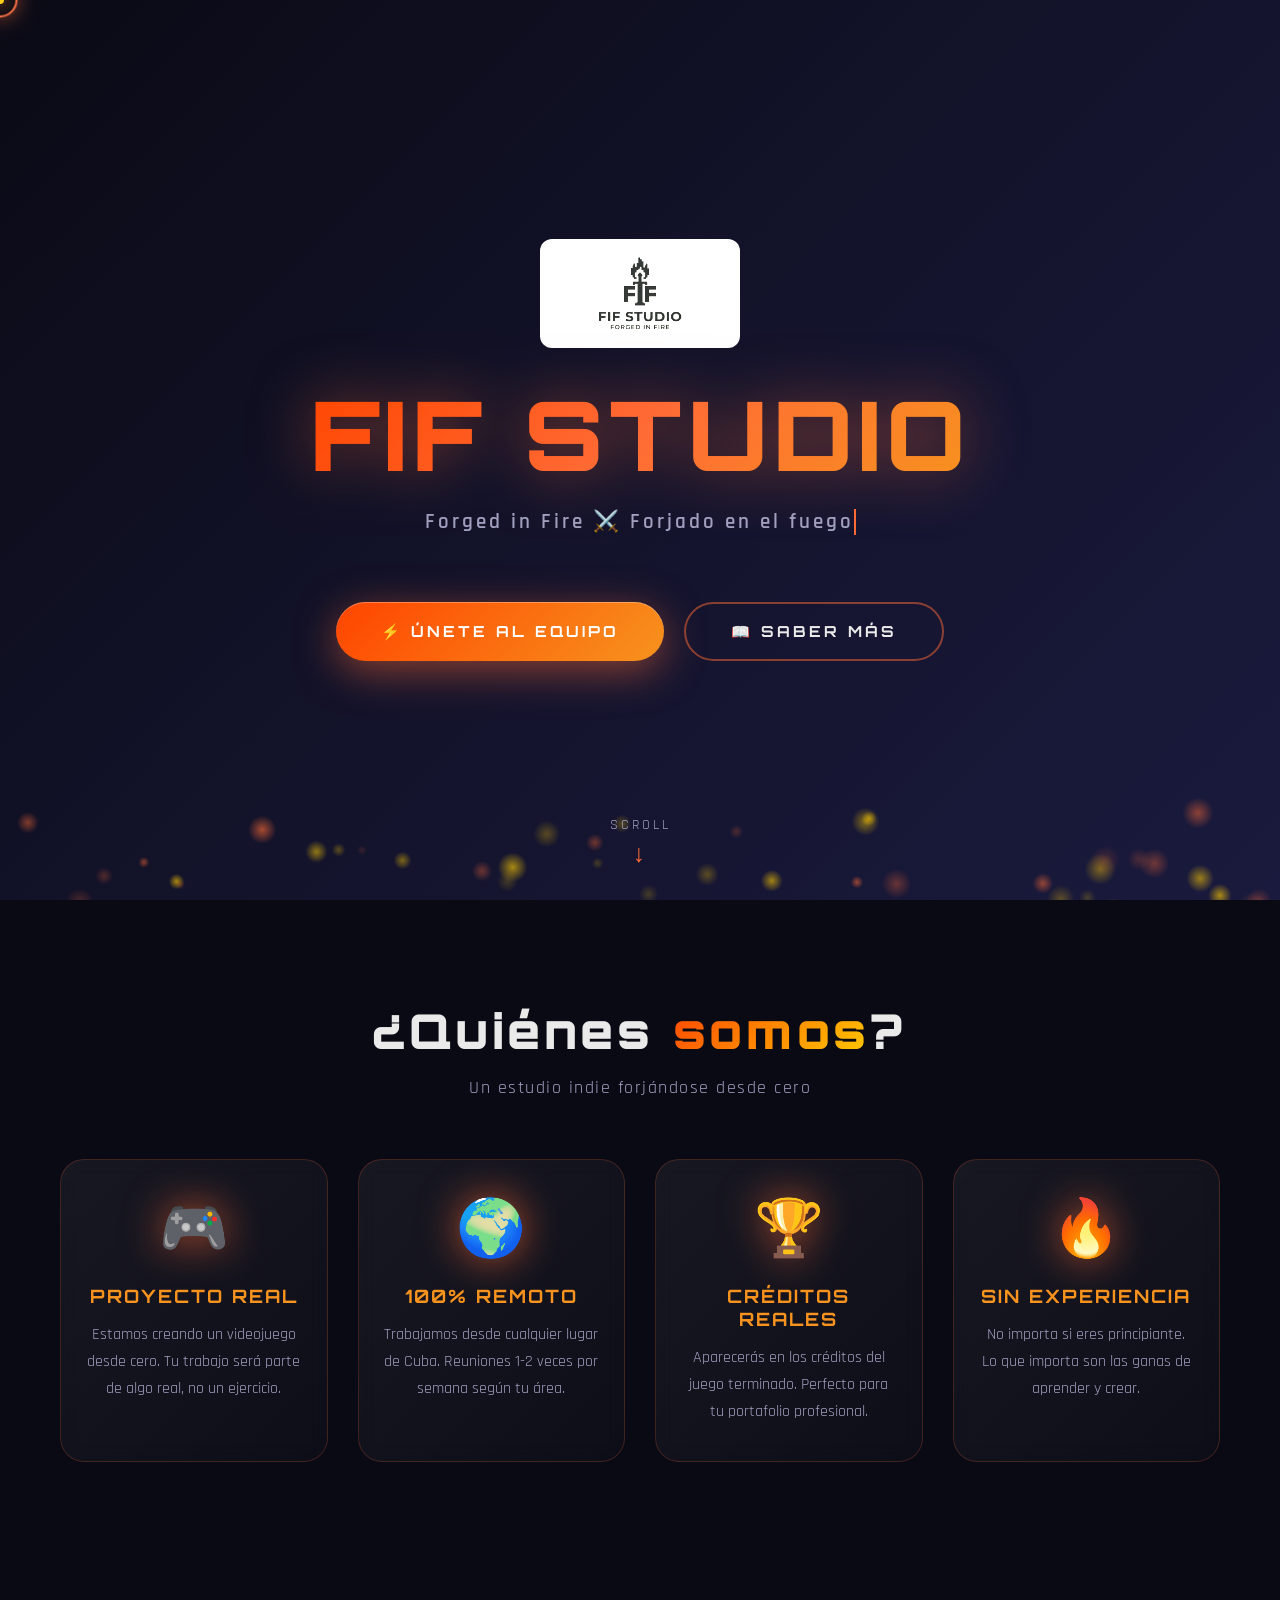
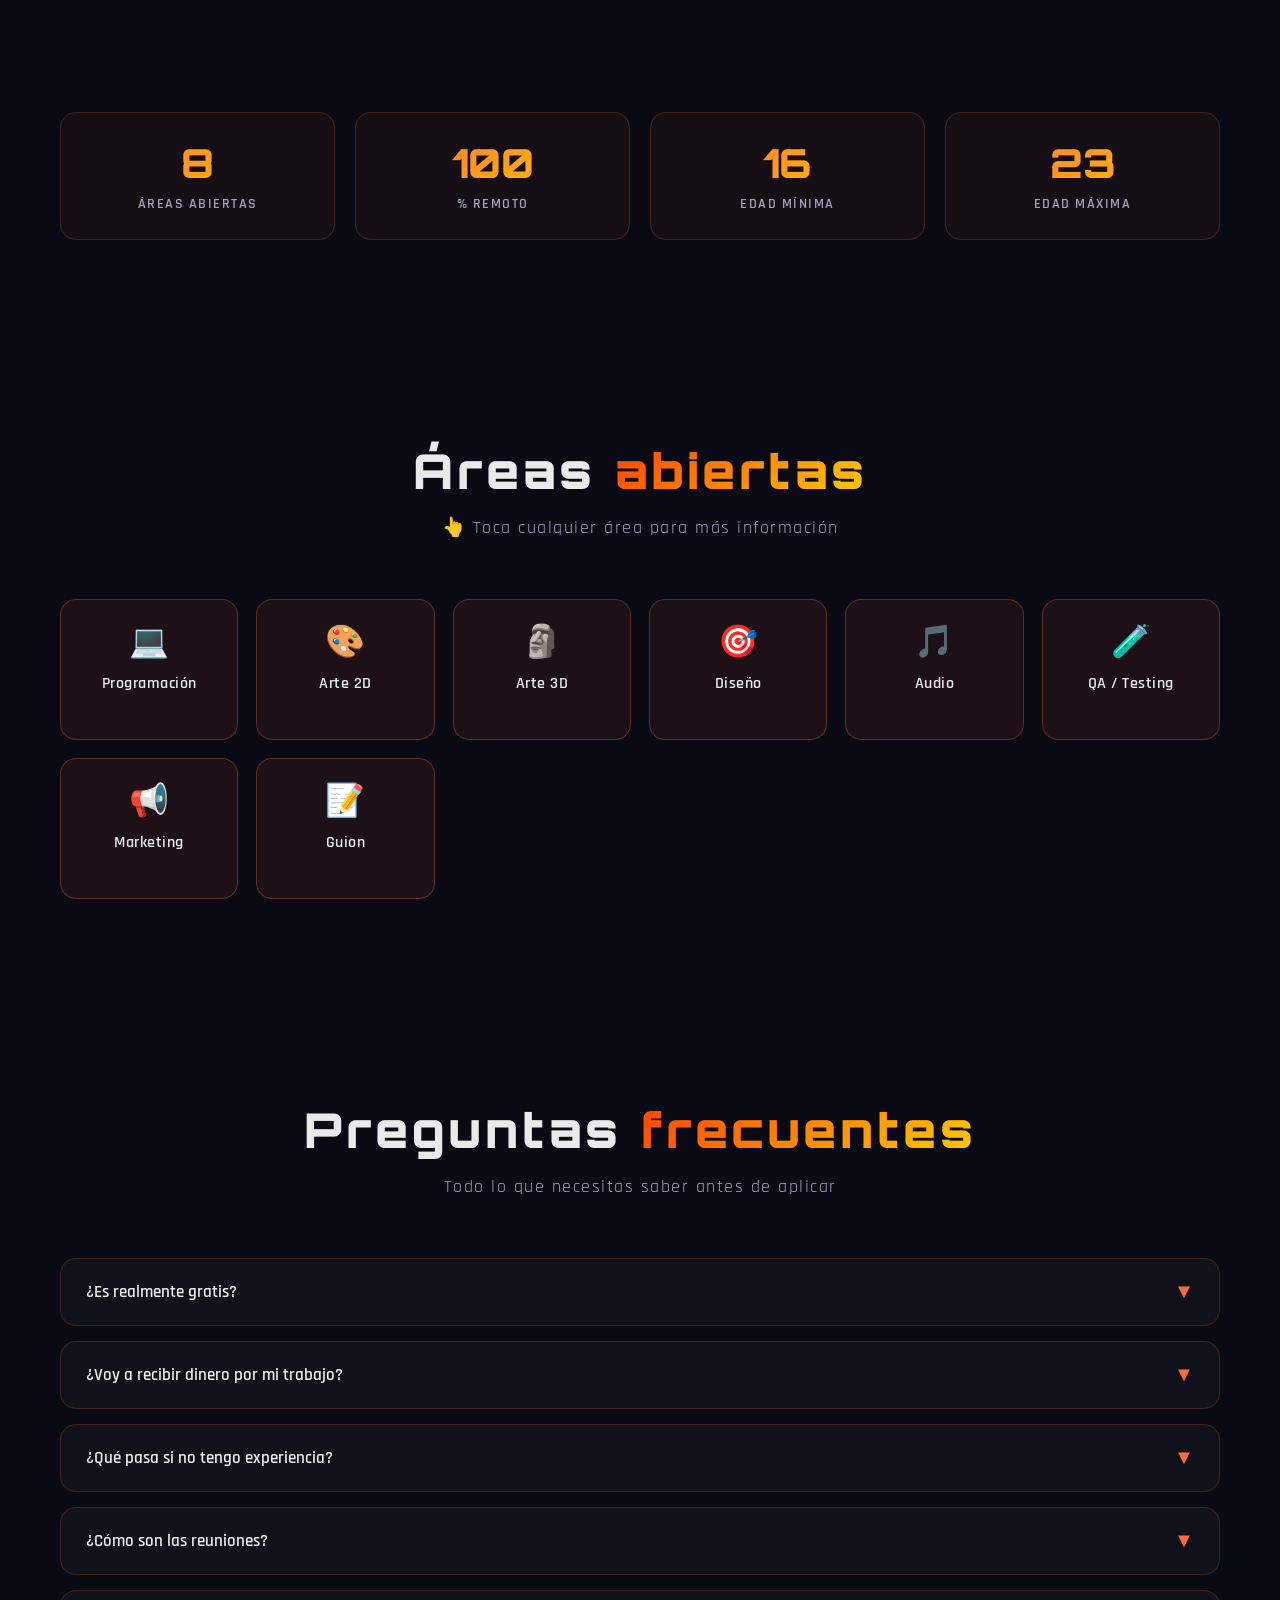
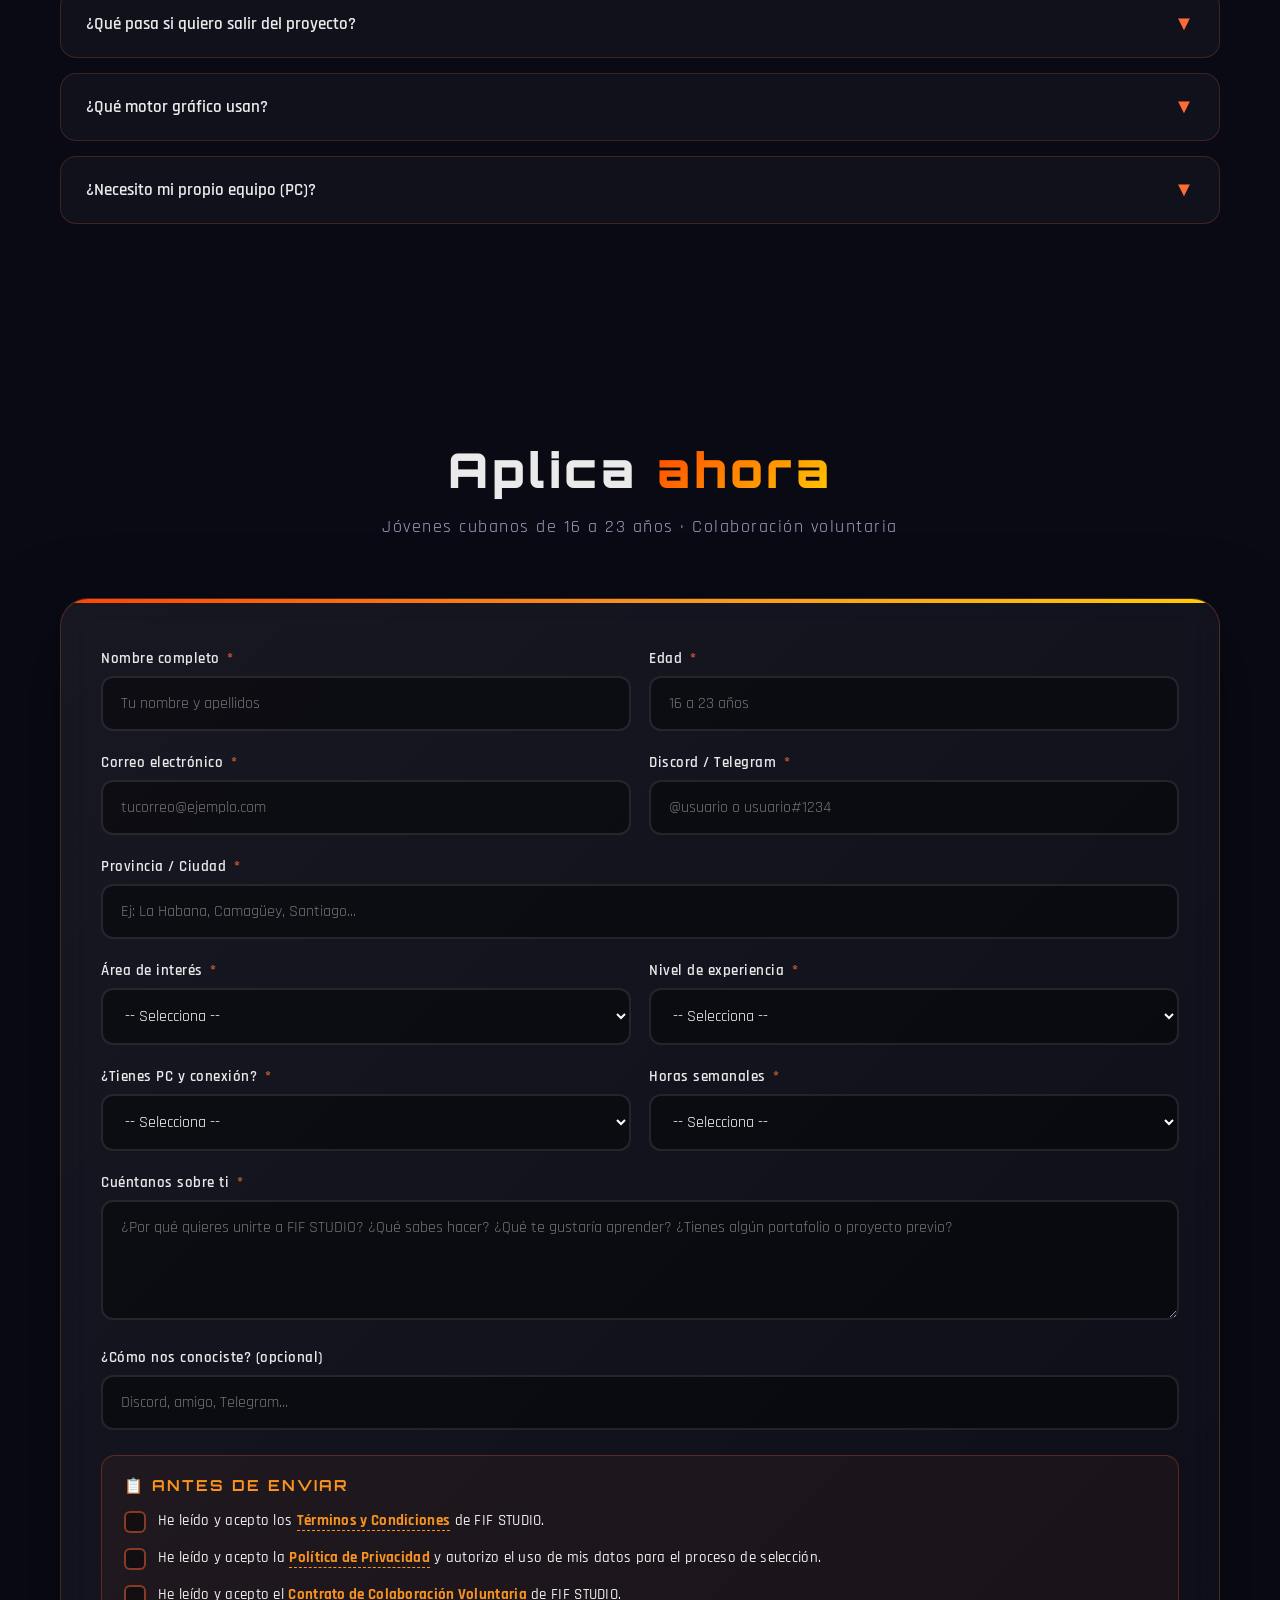
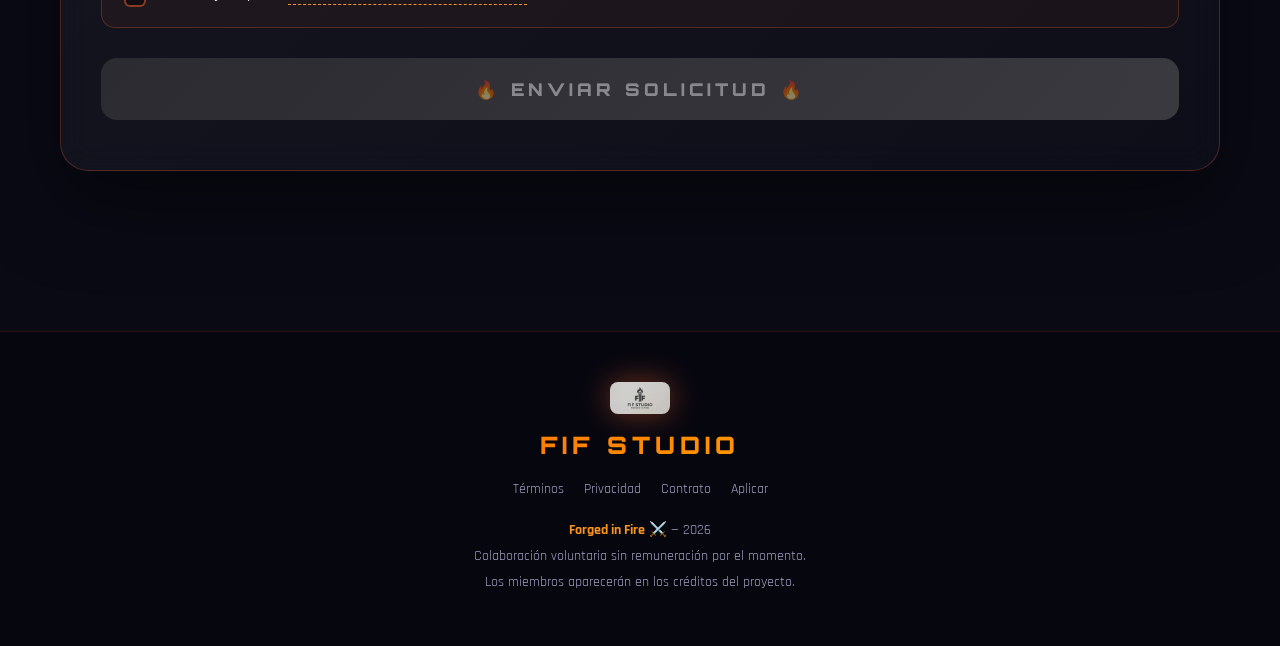
==== commit d96ce82b: "Cambiar logo SVG por JPG original" ====
--- a/index.html
+++ b/index.html
@@ -5,7 +5,7 @@
 <meta name="viewport" content="width=device-width, initial-scale=1.0">
 <title>FIF STUDIO 🔥 Forged in Fire | Únete al equipo</title>
 <meta name="description" content="Estudio indie de videojuegos buscando jóvenes cubanos apasionados. Programación, arte, diseño y más.">
-<link rel="icon" type="image/svg+xml" href="img/logo.svg">
+<link rel="icon" type="image/jpeg" href="img/logo.jpg">
 <link rel="preconnect" href="https://fonts.googleapis.com">
 <link rel="preconnect" href="https://fonts.gstatic.com" crossorigin>
 <link href="https://fonts.googleapis.com/css2?family=Orbitron:wght@700;900&family=Rajdhani:wght@400;600;700&display=swap" rel="stylesheet">
@@ -30,7 +30,7 @@
 <!-- HERO -->
 <div class="hero">
   <div class="logo-container">
-    <img src="img/logo.svg" alt="FIF STUDIO Logo" class="logo-img">
+    <img src="img/logo.jpg" alt="FIF STUDIO Logo" class="logo-img">
   </div>
   <h1 class="title">FIF STUDIO</h1>
   <p class="subtitle">
@@ -303,7 +303,7 @@
 
 <!-- FOOTER -->
 <footer>
-  <img src="img/logo.svg" alt="FIF STUDIO" class="footer-logo-img">
+  <img src="img/logo.jpg" alt="FIF STUDIO" class="footer-logo-img">
   <div class="footer-logo">FIF STUDIO</div>
   <div class="footer-links">
     <a href="terminos.html">Términos</a>
--- a/css/styles.css
+++ b/css/styles.css
@@ -1092,3 +1092,22 @@
   .nav-float { padding: 6px 10px; }
   .nav-float a { padding: 6px 10px; font-size: 0.75em; }
 }
+
+/* Ajuste para logo JPG con fondo claro */
+.logo-img {
+  background: transparent;
+  mix-blend-mode: lighten;
+  border-radius: 12px;
+}
+
+.footer-logo-img {
+  background: transparent;
+  mix-blend-mode: lighten;
+  border-radius: 8px;
+}
+
+/* Alternativa para quitar fondo blanco del JPG */
+.logo-img,
+.footer-logo-img {
+  filter: brightness(1.1) contrast(1.2);
+}
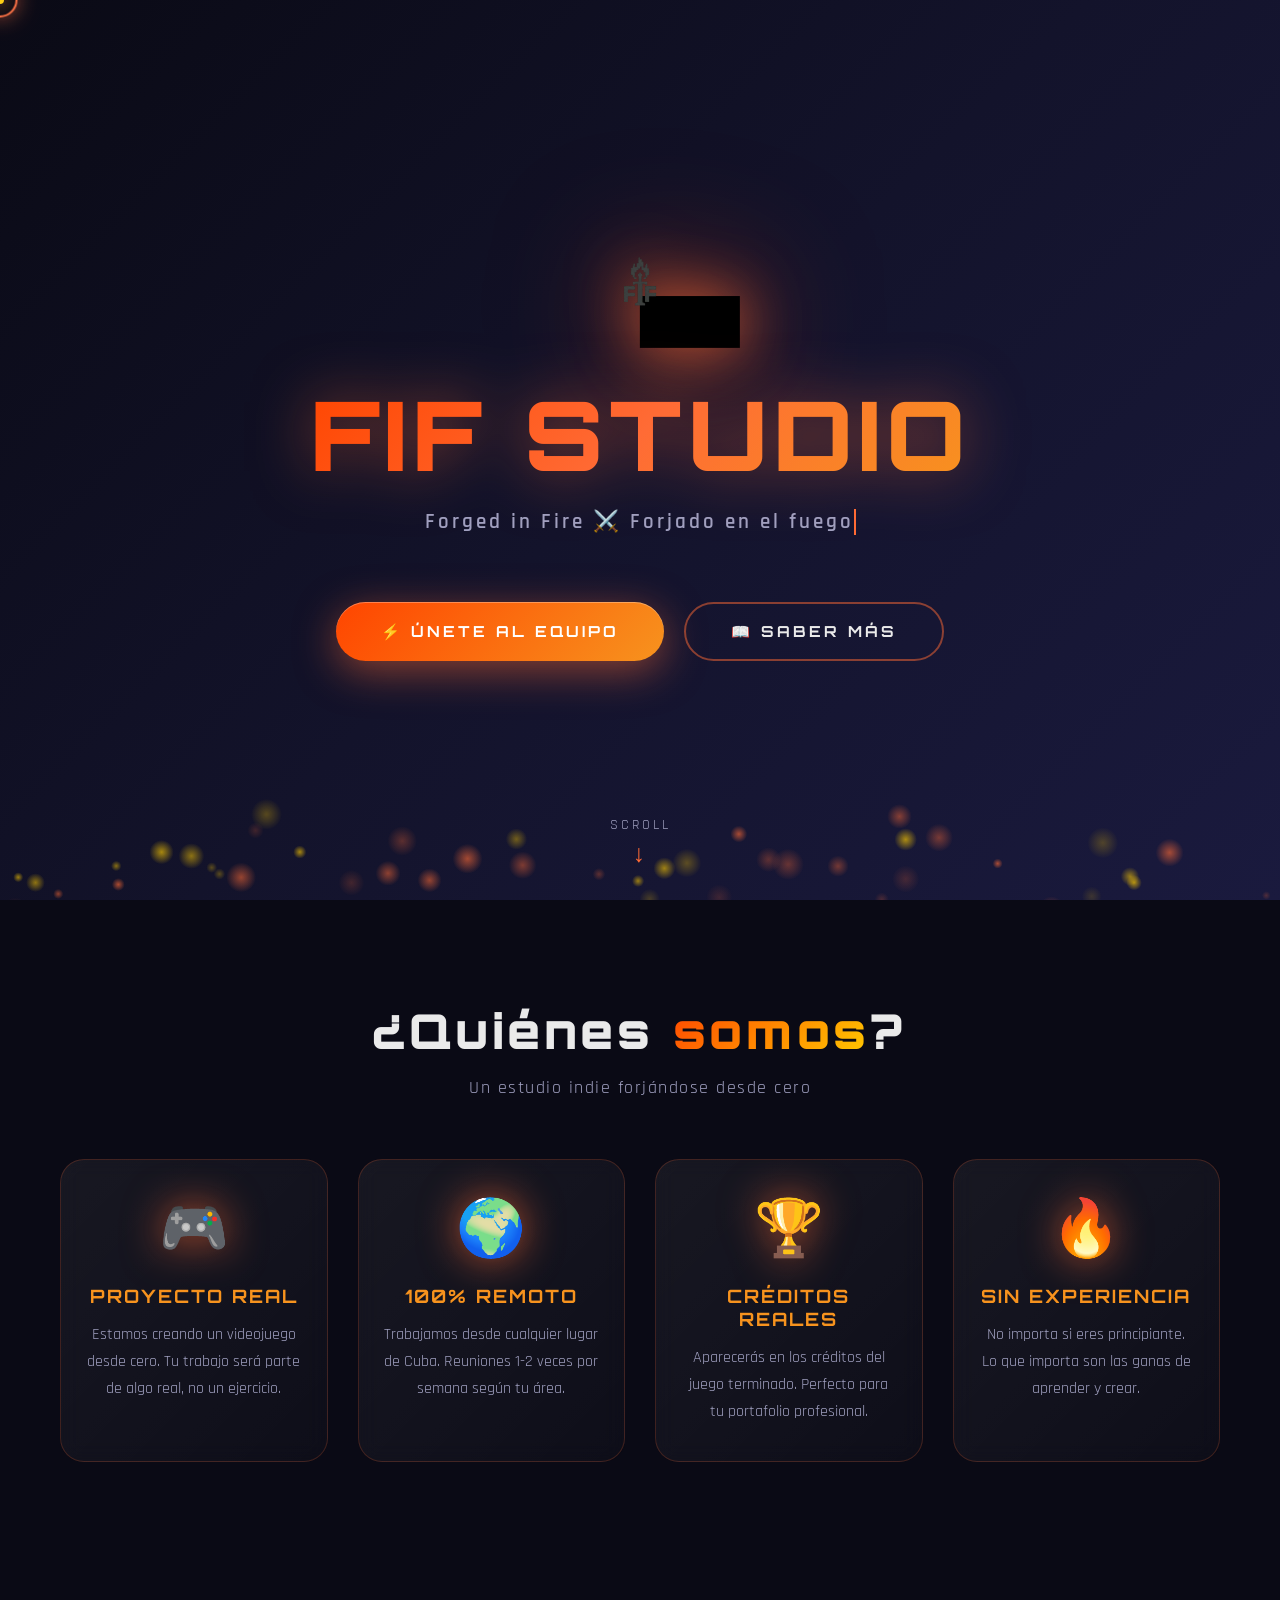
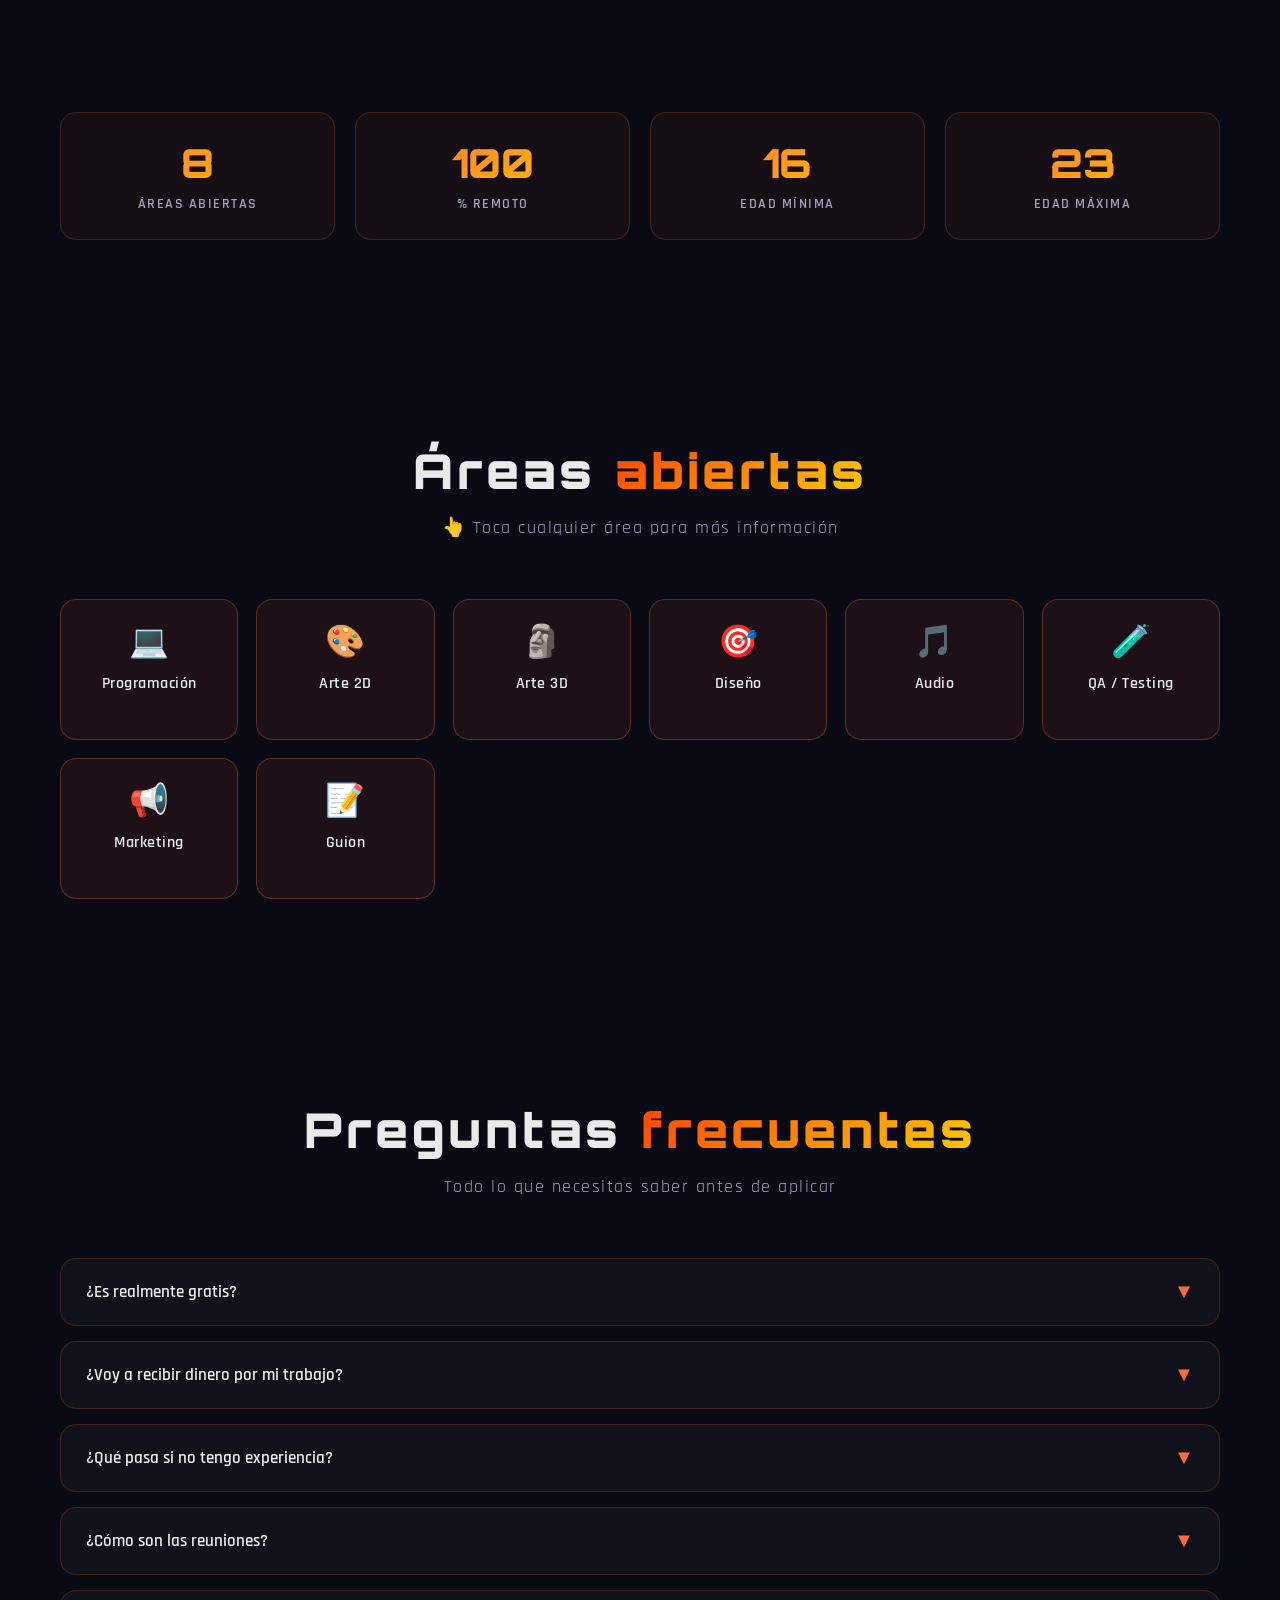
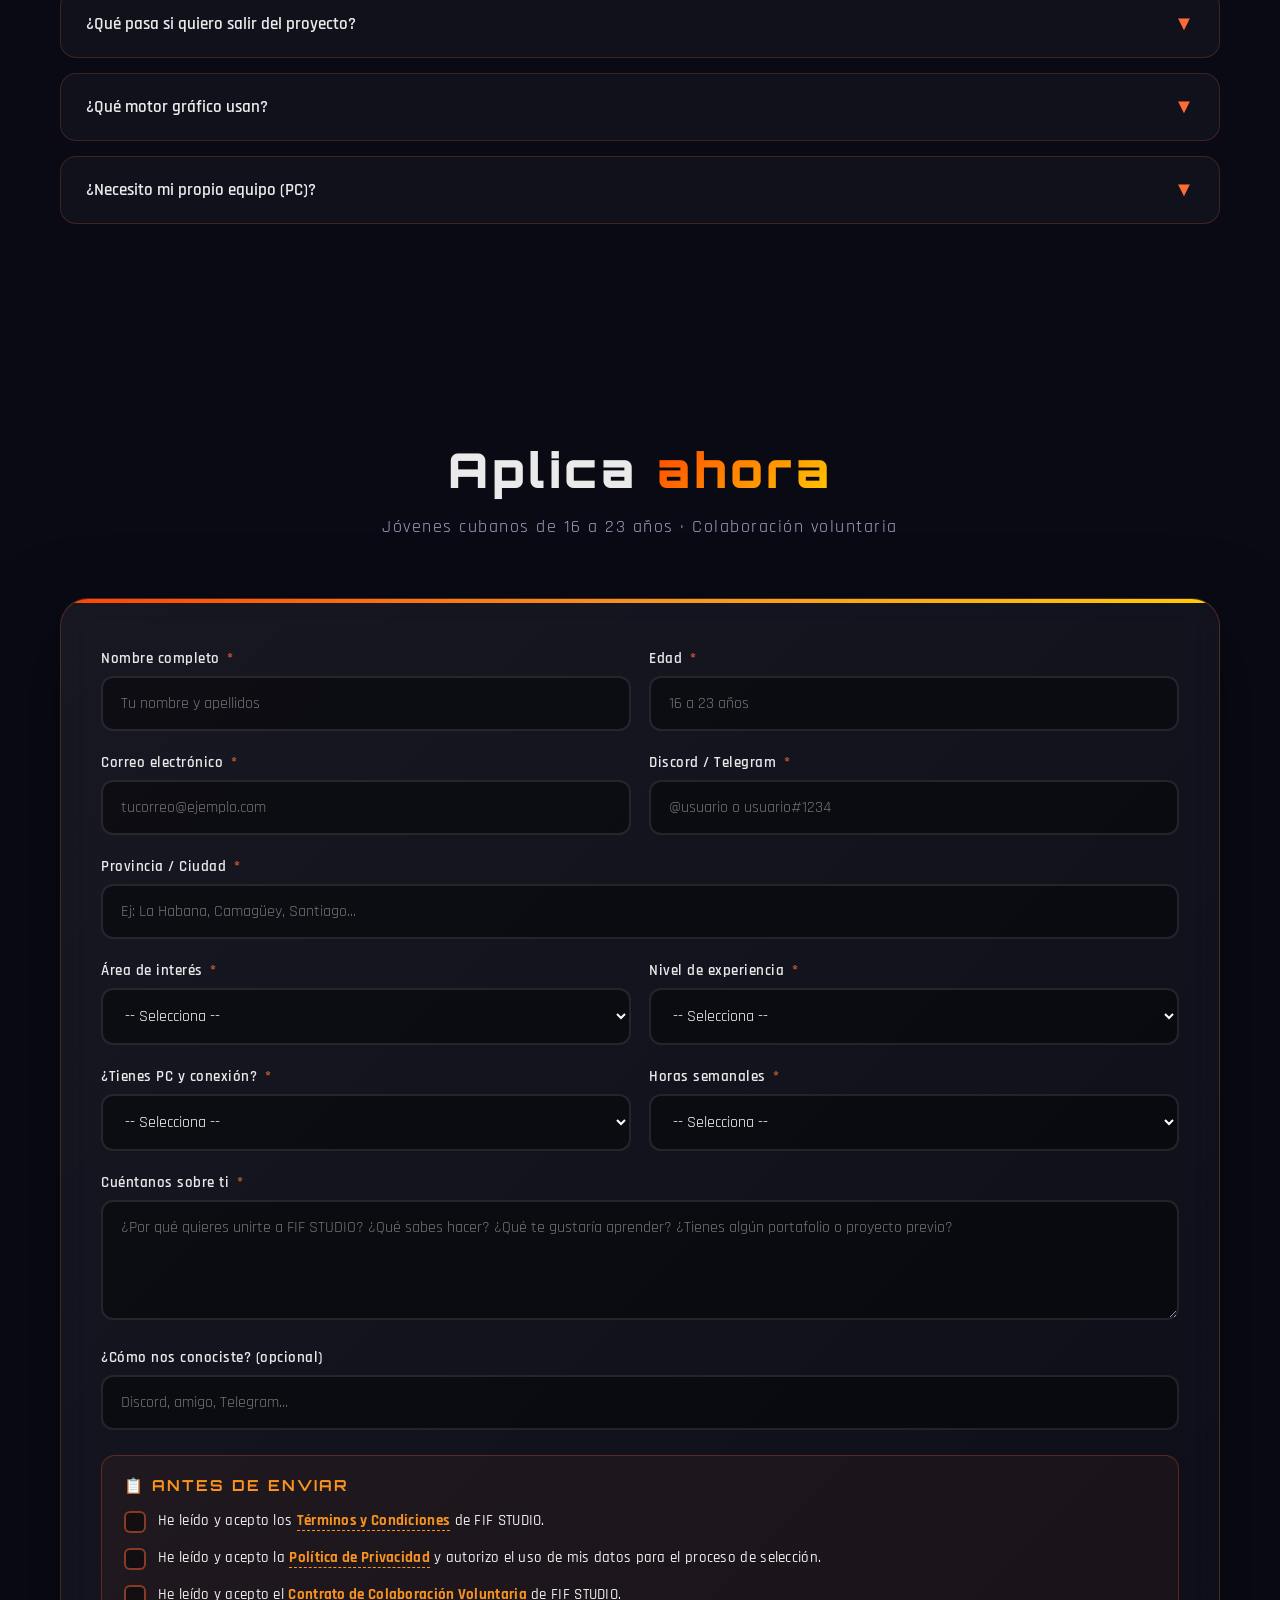
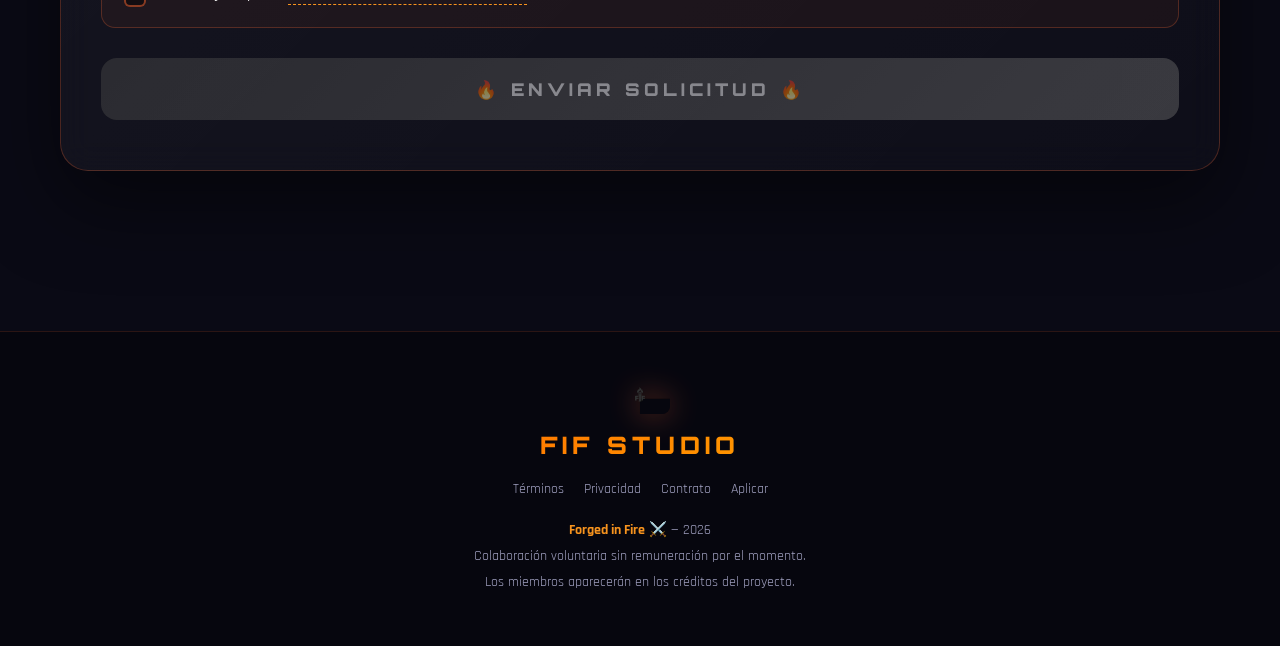
==== commit 4ab0fe5f: "Cambiar logo a PNG transparente" ====
--- a/index.html
+++ b/index.html
@@ -5,7 +5,7 @@
 <meta name="viewport" content="width=device-width, initial-scale=1.0">
 <title>FIF STUDIO 🔥 Forged in Fire | Únete al equipo</title>
 <meta name="description" content="Estudio indie de videojuegos buscando jóvenes cubanos apasionados. Programación, arte, diseño y más.">
-<link rel="icon" type="image/jpeg" href="img/logo.jpg">
+<link rel="icon" type="image/png" href="img/logo.png">
 <link rel="preconnect" href="https://fonts.googleapis.com">
 <link rel="preconnect" href="https://fonts.gstatic.com" crossorigin>
 <link href="https://fonts.googleapis.com/css2?family=Orbitron:wght@700;900&family=Rajdhani:wght@400;600;700&display=swap" rel="stylesheet">
@@ -30,7 +30,7 @@
 <!-- HERO -->
 <div class="hero">
   <div class="logo-container">
-    <img src="img/logo.jpg" alt="FIF STUDIO Logo" class="logo-img">
+    <img src="img/logo.png" alt="FIF STUDIO Logo" class="logo-img">
   </div>
   <h1 class="title">FIF STUDIO</h1>
   <p class="subtitle">
@@ -303,7 +303,7 @@
 
 <!-- FOOTER -->
 <footer>
-  <img src="img/logo.jpg" alt="FIF STUDIO" class="footer-logo-img">
+  <img src="img/logo.png" alt="FIF STUDIO" class="footer-logo-img">
   <div class="footer-logo">FIF STUDIO</div>
   <div class="footer-links">
     <a href="terminos.html">Términos</a>
--- a/css/styles.css
+++ b/css/styles.css
@@ -1111,3 +1111,21 @@
 .footer-logo-img {
   filter: brightness(1.1) contrast(1.2);
 }
+
+/* ============ LOGO PNG ============ */
+.logo-img {
+  background: transparent;
+  border-radius: 0;
+  filter: drop-shadow(0 0 30px rgba(255,107,53,0.8)) 
+          drop-shadow(0 0 60px rgba(255,69,0,0.5));
+  animation: logoPulse 2.5s ease-in-out infinite;
+}
+
+.footer-logo-img {
+  background: transparent;
+  width: 60px;
+  height: auto;
+  margin-bottom: 10px;
+  filter: drop-shadow(0 0 15px rgba(255,107,53,0.5));
+  opacity: 0.9;
+}
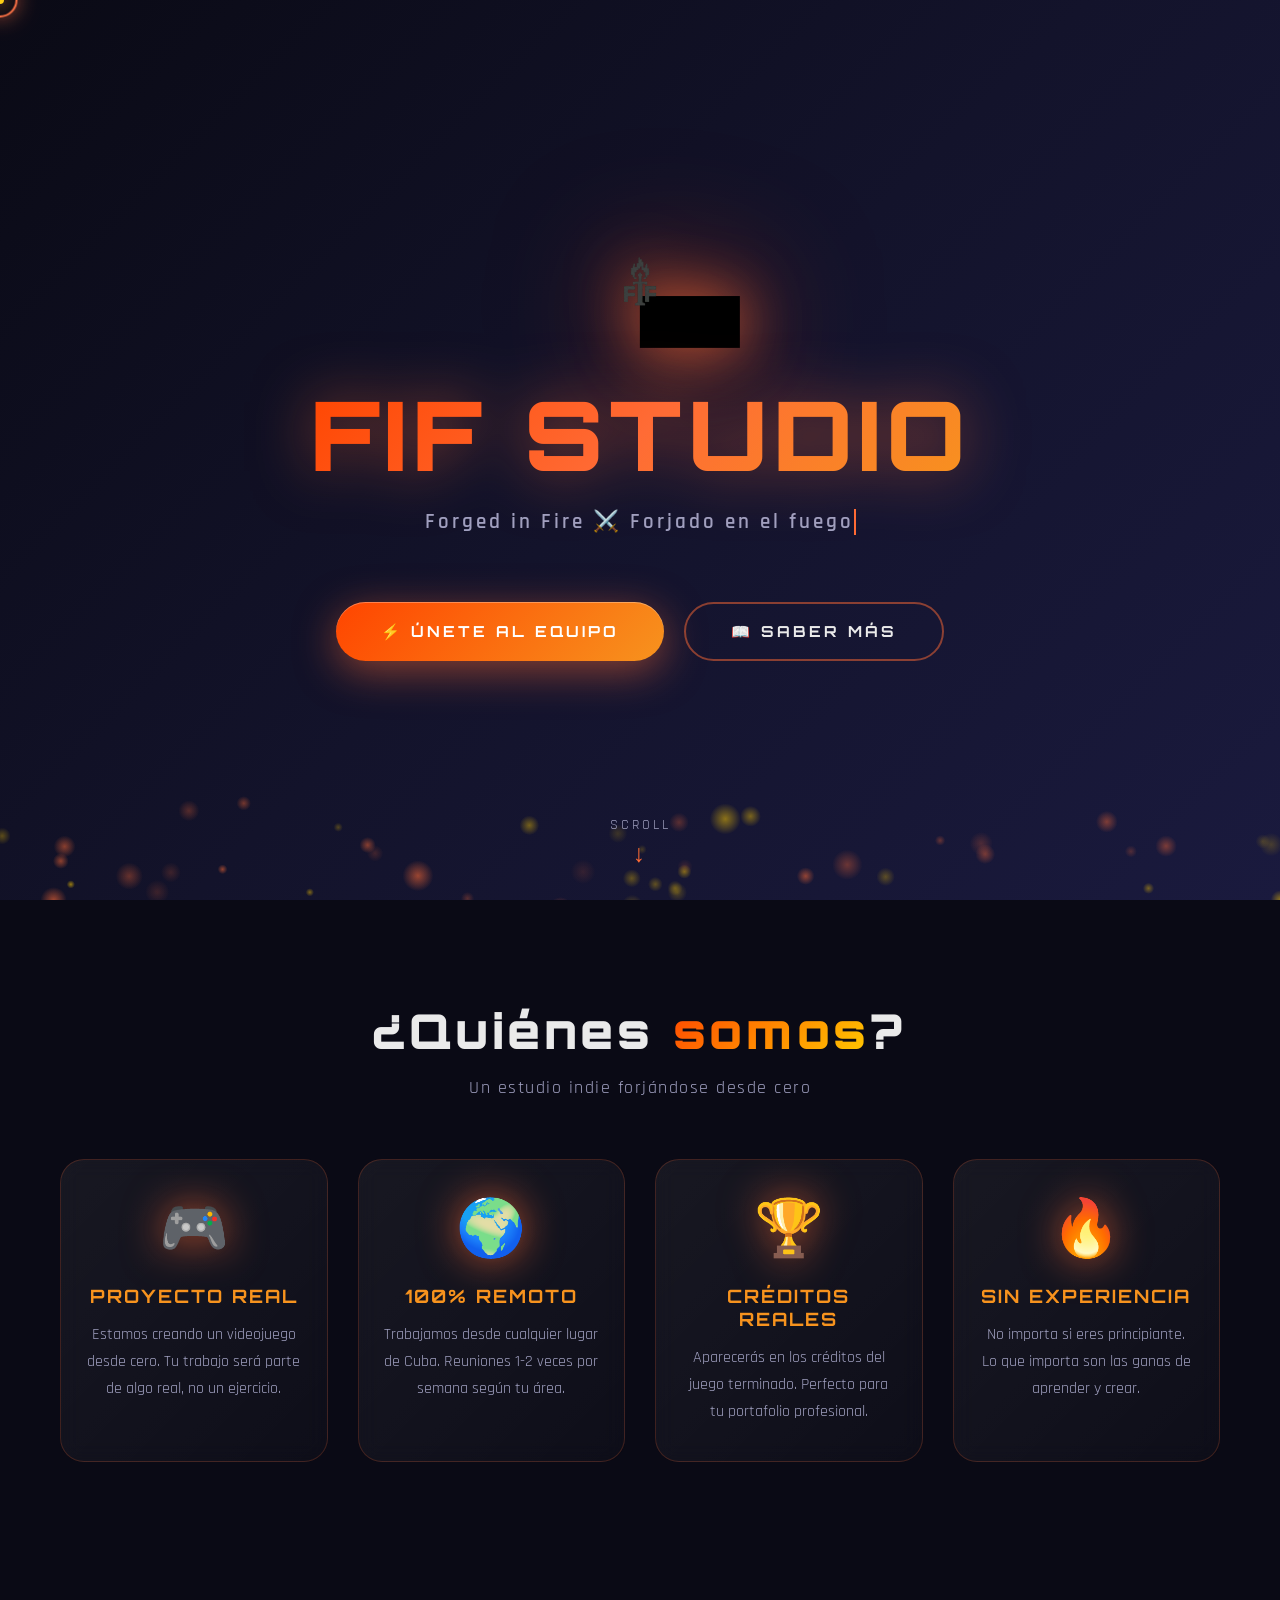
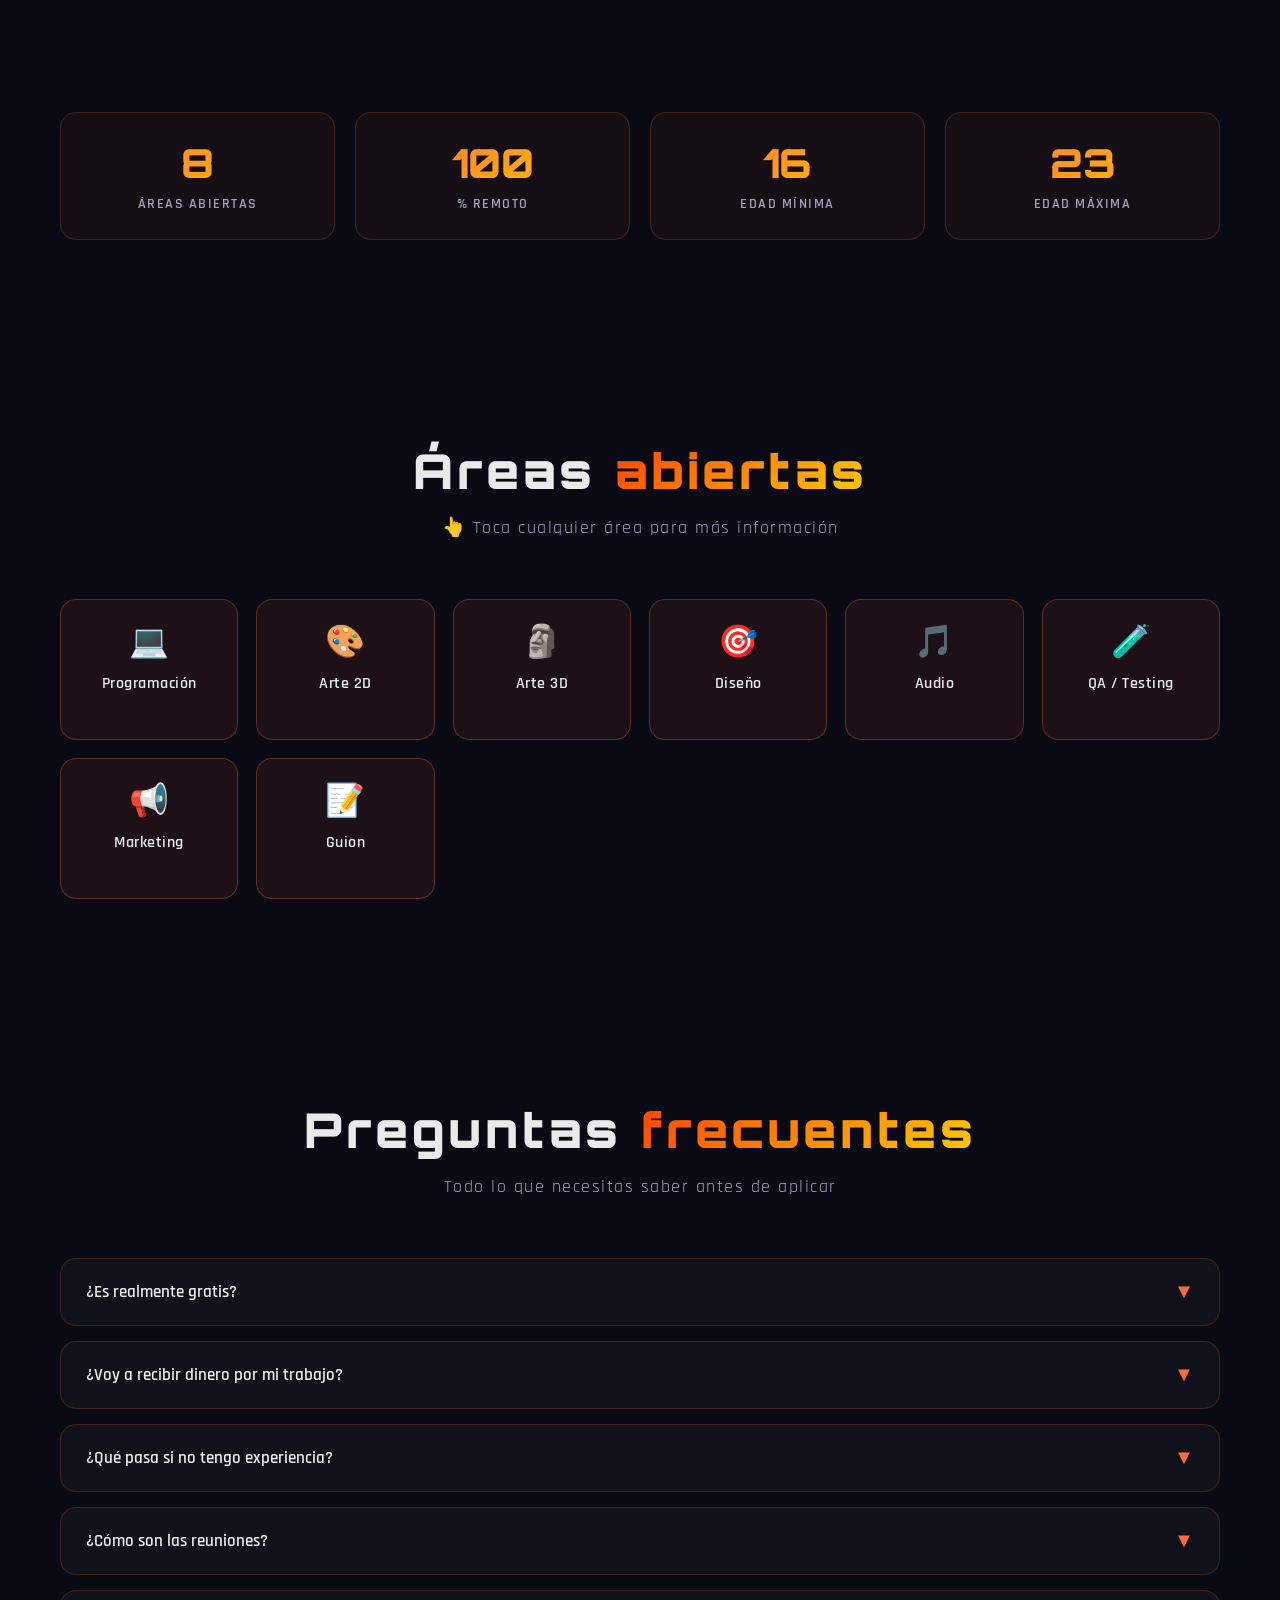
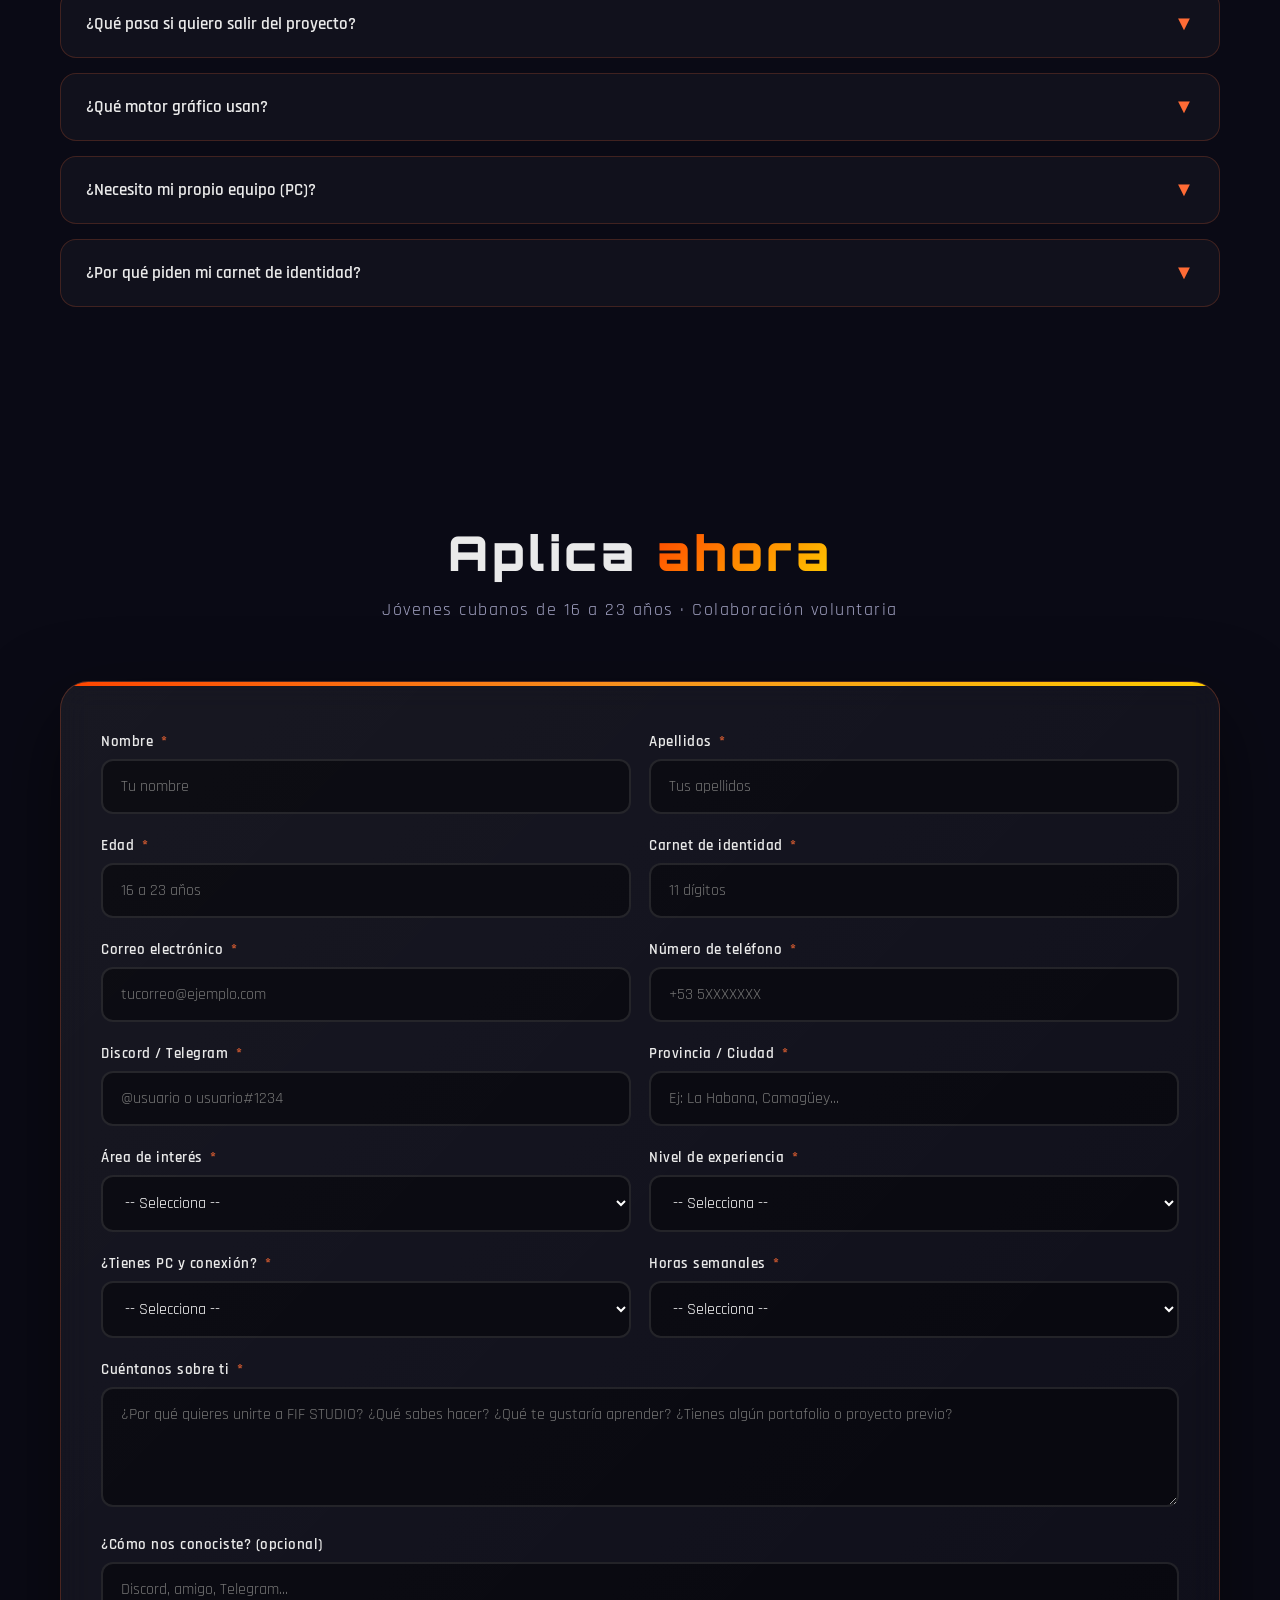
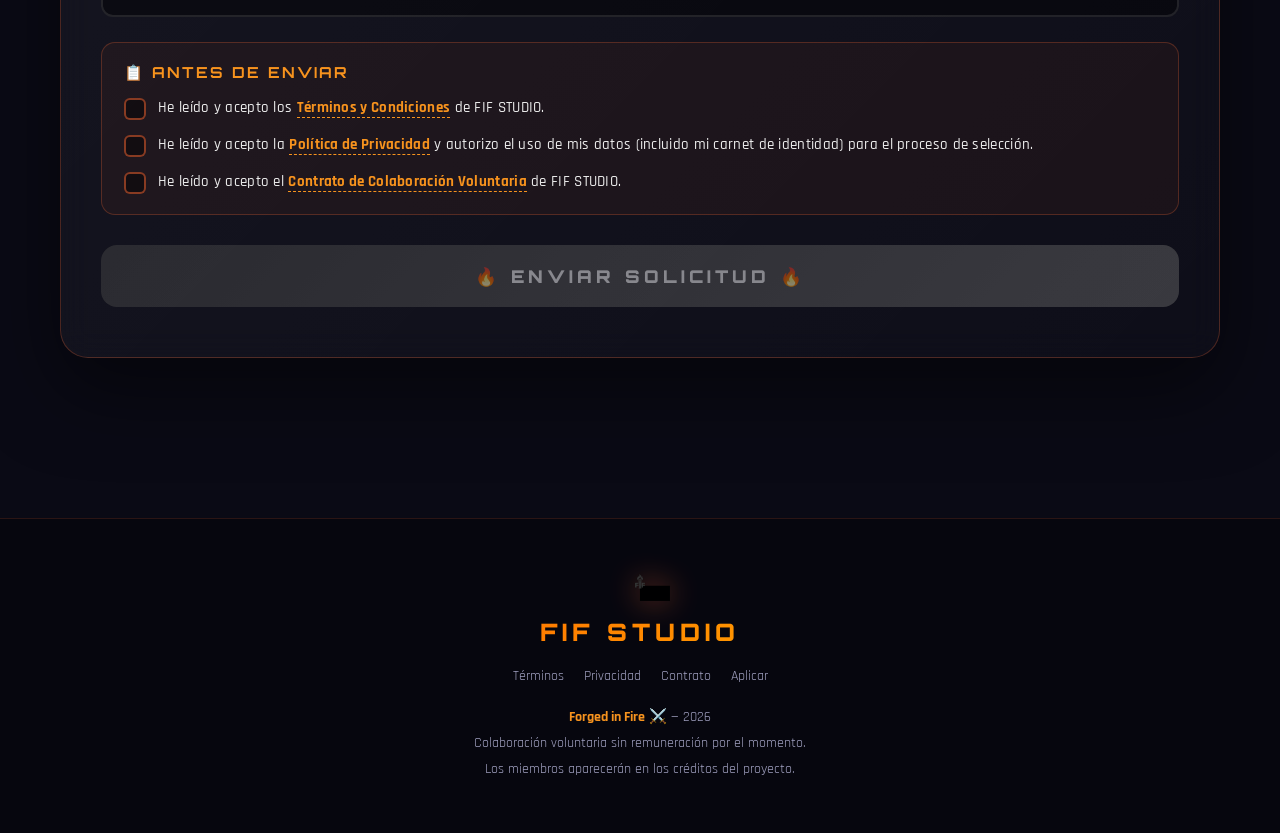
==== commit 7c7e511e: "Añadir campos Apellidos, Carnet y Teléfono + integracion logo.png" ====
--- a/index.html
+++ b/index.html
@@ -156,6 +156,11 @@
       <div class="faq-question">¿Necesito mi propio equipo (PC)? <span class="faq-arrow">▼</span></div>
       <div class="faq-answer">Idealmente sí, una PC o laptop con conexión a internet. Si solo tienes móvil, aún puedes participar en áreas como diseño, guion o marketing.</div>
     </div>
+
+    <div class="faq-item">
+      <div class="faq-question">¿Por qué piden mi carnet de identidad? <span class="faq-arrow">▼</span></div>
+      <div class="faq-answer">Únicamente para verificar tu identidad, evitar duplicados o suplantaciones y garantizar que cada persona participe una sola vez. Tu carnet no se compartirá con terceros ni se usará para fines distintos al proceso de selección.</div>
+    </div>
   </div>
 </section>
 
@@ -169,14 +174,26 @@
 
       <div class="form-row">
         <div class="form-group">
-          <label>Nombre completo <span class="req">*</span></label>
-          <input type="text" name="Nombre" required placeholder="Tu nombre y apellidos">
-        </div>
-
+          <label>Nombre <span class="req">*</span></label>
+          <input type="text" name="Nombre" required placeholder="Tu nombre">
+        </div>
+
+        <div class="form-group">
+          <label>Apellidos <span class="req">*</span></label>
+          <input type="text" name="Apellidos" required placeholder="Tus apellidos">
+        </div>
+      </div>
+
+      <div class="form-row">
         <div class="form-group">
           <label>Edad <span class="req">*</span></label>
           <input type="number" name="Edad" min="16" max="23" required placeholder="16 a 23 años">
         </div>
+
+        <div class="form-group">
+          <label>Carnet de identidad <span class="req">*</span></label>
+          <input type="text" name="Carnet" required placeholder="11 dígitos" pattern="[0-9]{11}" maxlength="11" title="Debe tener 11 dígitos">
+        </div>
       </div>
 
       <div class="form-row">
@@ -186,14 +203,21 @@
         </div>
 
         <div class="form-group">
+          <label>Número de teléfono <span class="req">*</span></label>
+          <input type="tel" name="Telefono" required placeholder="+53 5XXXXXXX" pattern="[\+0-9 ]{8,15}" title="Ej: +53 55512345">
+        </div>
+      </div>
+
+      <div class="form-row">
+        <div class="form-group">
           <label>Discord / Telegram <span class="req">*</span></label>
           <input type="text" name="Contacto" required placeholder="@usuario o usuario#1234">
         </div>
-      </div>
-
-      <div class="form-group">
-        <label>Provincia / Ciudad <span class="req">*</span></label>
-        <input type="text" name="Ubicacion" required placeholder="Ej: La Habana, Camagüey, Santiago...">
+
+        <div class="form-group">
+          <label>Provincia / Ciudad <span class="req">*</span></label>
+          <input type="text" name="Ubicacion" required placeholder="Ej: La Habana, Camagüey...">
+        </div>
       </div>
 
       <div class="form-row">
@@ -267,7 +291,7 @@
 
         <div class="check-item">
           <input type="checkbox" id="checkPrivacy" name="Acepta_Privacidad" value="Sí" required>
-          <label for="checkPrivacy">He leído y acepto la <a href="privacidad.html" target="_blank">Política de Privacidad</a> y autorizo el uso de mis datos para el proceso de selección.</label>
+          <label for="checkPrivacy">He leído y acepto la <a href="privacidad.html" target="_blank">Política de Privacidad</a> y autorizo el uso de mis datos (incluido mi carnet de identidad) para el proceso de selección.</label>
         </div>
 
         <div class="check-item">
--- a/css/styles.css
+++ b/css/styles.css
@@ -162,6 +162,8 @@
 .logo-img {
   width: clamp(140px, 20vw, 200px);
   height: auto;
+  background: transparent;
+  border-radius: 0;
   filter: drop-shadow(0 0 30px rgba(255,107,53,0.8)) 
           drop-shadow(0 0 60px rgba(255,69,0,0.5));
   animation: logoPulse 2.5s ease-in-out infinite;
@@ -1011,11 +1013,12 @@
 }
 
 footer .footer-logo-img {
+  background: transparent;
   width: 60px;
   height: auto;
   margin-bottom: 10px;
   filter: drop-shadow(0 0 15px rgba(255,107,53,0.5));
-  opacity: 0.85;
+  opacity: 0.9;
 }
 
 footer .footer-links {
@@ -1092,40 +1095,3 @@
   .nav-float { padding: 6px 10px; }
   .nav-float a { padding: 6px 10px; font-size: 0.75em; }
 }
-
-/* Ajuste para logo JPG con fondo claro */
-.logo-img {
-  background: transparent;
-  mix-blend-mode: lighten;
-  border-radius: 12px;
-}
-
-.footer-logo-img {
-  background: transparent;
-  mix-blend-mode: lighten;
-  border-radius: 8px;
-}
-
-/* Alternativa para quitar fondo blanco del JPG */
-.logo-img,
-.footer-logo-img {
-  filter: brightness(1.1) contrast(1.2);
-}
-
-/* ============ LOGO PNG ============ */
-.logo-img {
-  background: transparent;
-  border-radius: 0;
-  filter: drop-shadow(0 0 30px rgba(255,107,53,0.8)) 
-          drop-shadow(0 0 60px rgba(255,69,0,0.5));
-  animation: logoPulse 2.5s ease-in-out infinite;
-}
-
-.footer-logo-img {
-  background: transparent;
-  width: 60px;
-  height: auto;
-  margin-bottom: 10px;
-  filter: drop-shadow(0 0 15px rgba(255,107,53,0.5));
-  opacity: 0.9;
-}
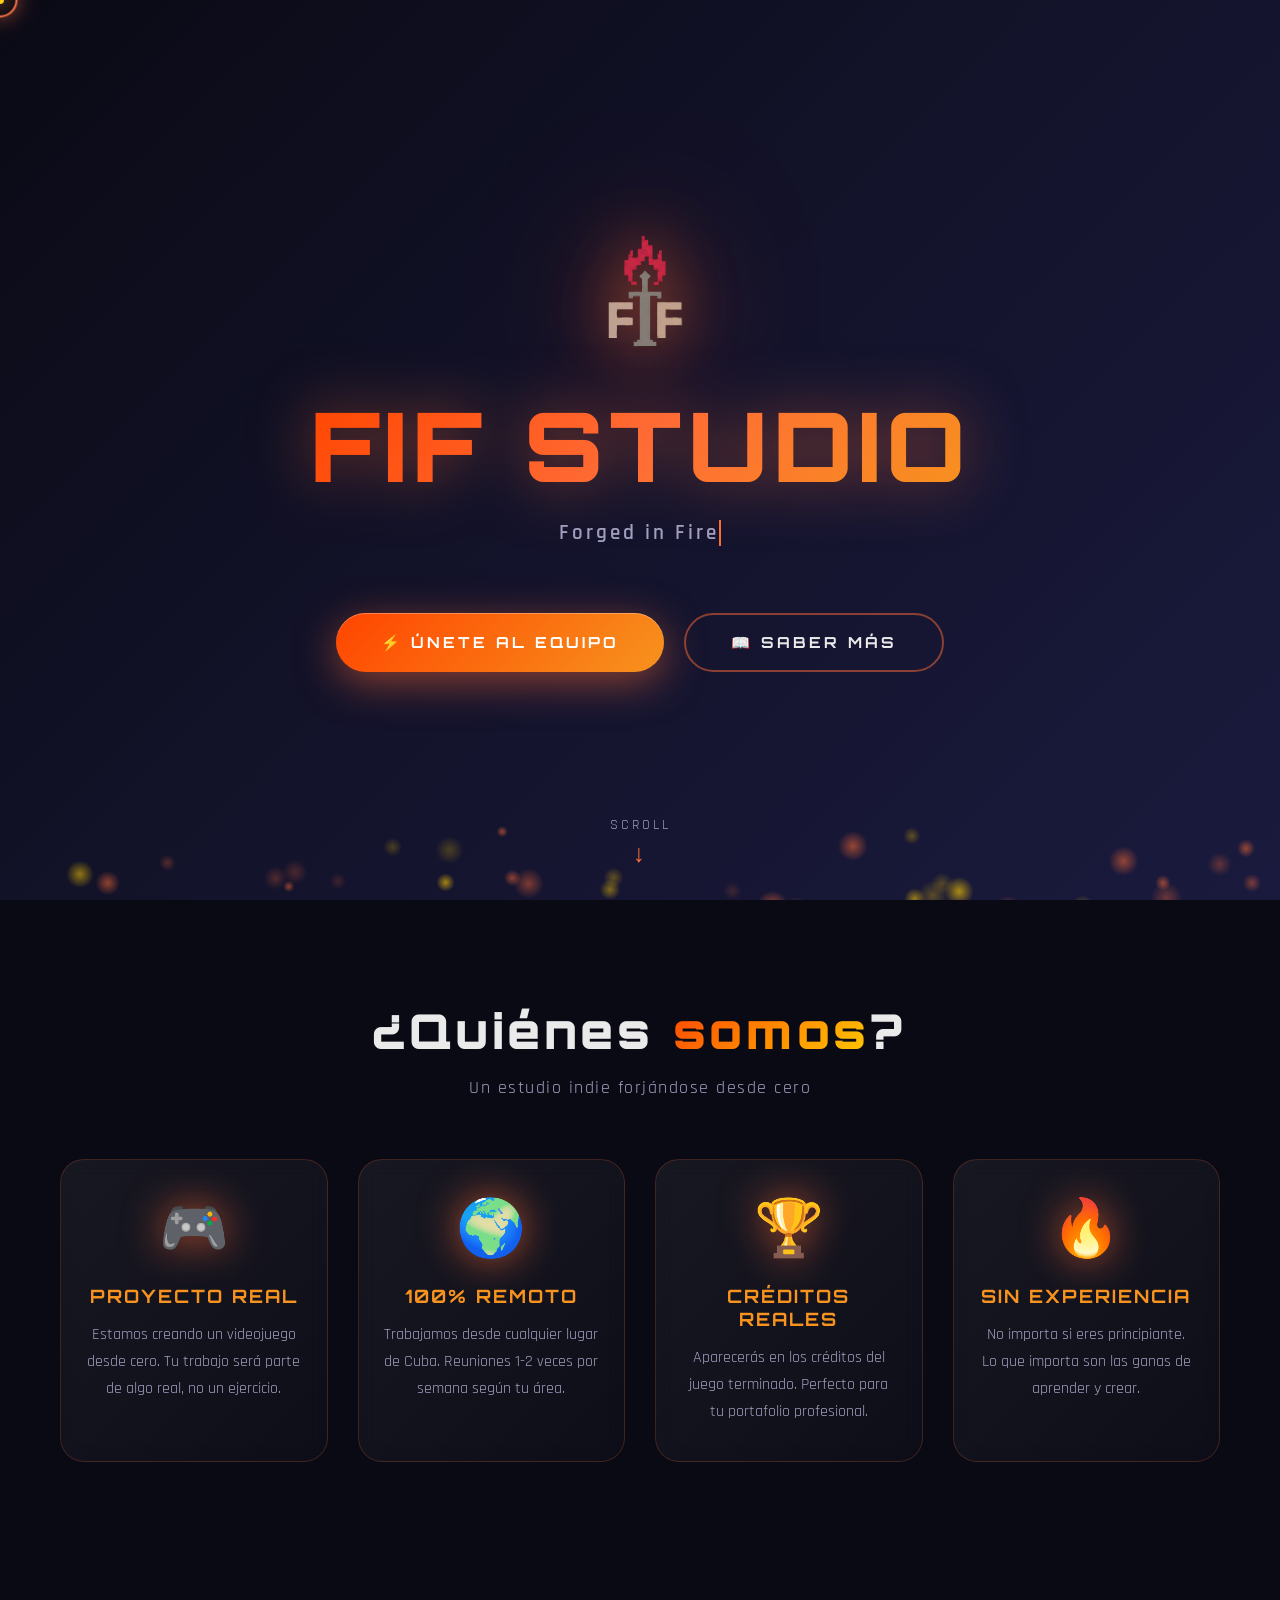
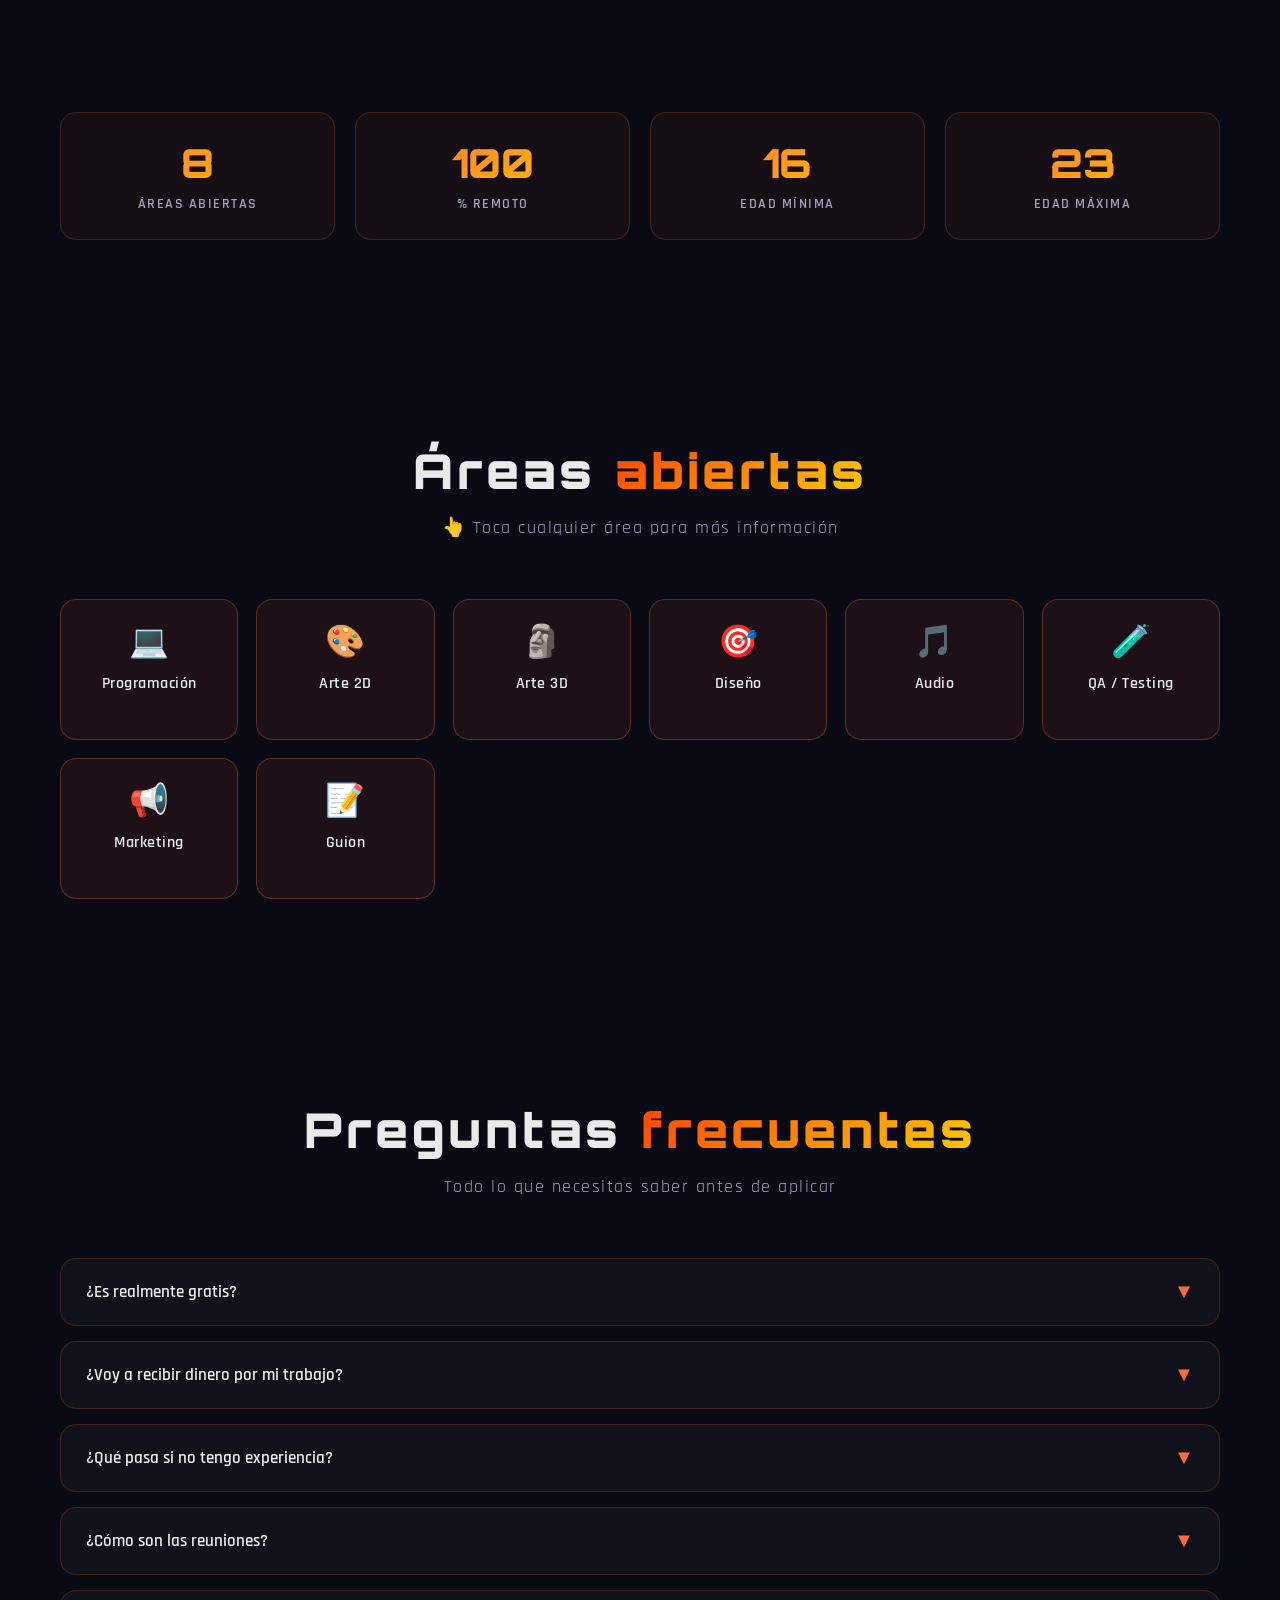
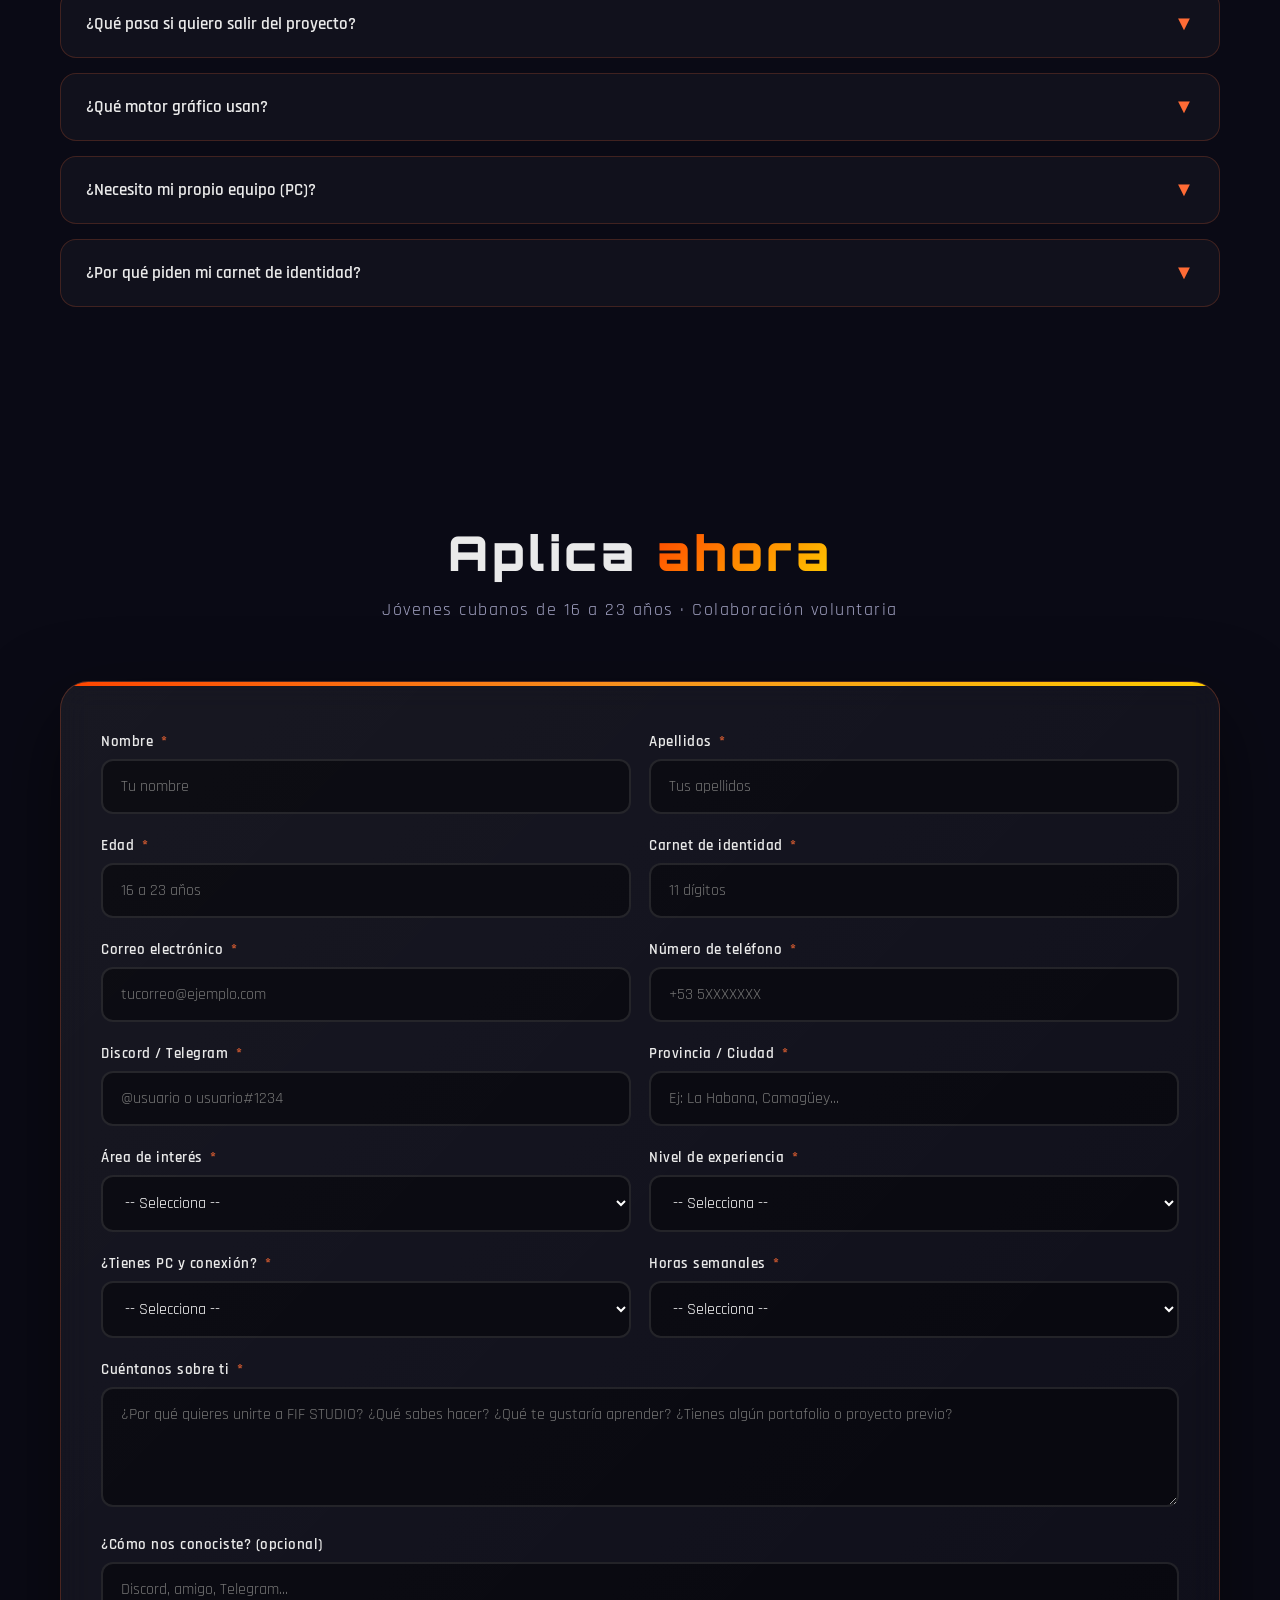
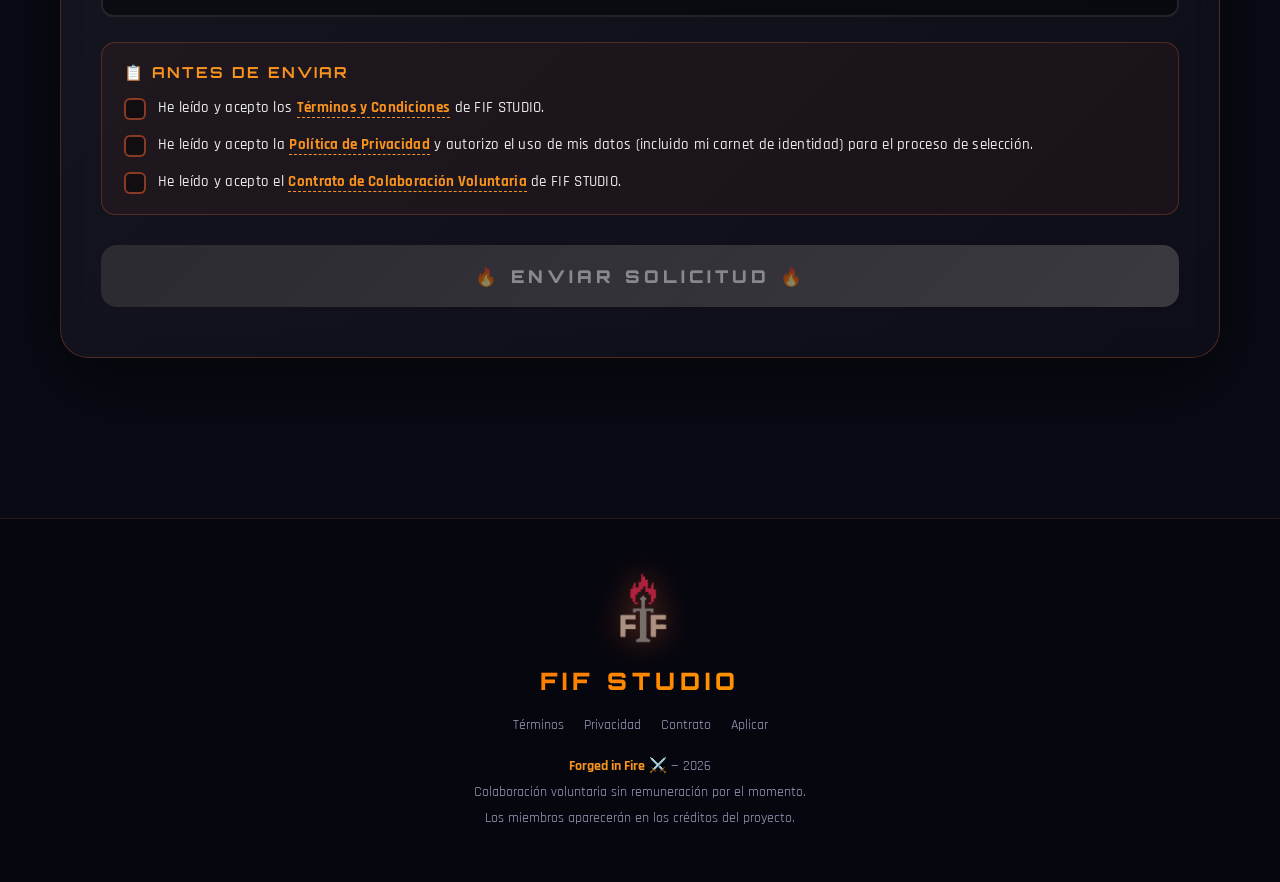
==== commit 70806020: "updates the logos" ====
--- a/index.html
+++ b/index.html
@@ -34,7 +34,7 @@
   </div>
   <h1 class="title">FIF STUDIO</h1>
   <p class="subtitle">
-    <span class="typing-text">Forged in Fire ⚔️ Forjado en el fuego</span>
+    <span class="typing-text">Forged in Fire</span>
   </p>
 
   <div class="cta-buttons">
@@ -321,7 +321,6 @@
     <h3 class="modal-title" id="modalTitle">Programación</h3>
     <p class="modal-description" id="modalDescription"></p>
     <ul class="modal-list" id="modalList"></ul>
-    <button class="modal-cta" id="modalCta">🔥 QUIERO ESTA ÁREA</button>
   </div>
 </div>
 
--- a/css/styles.css
+++ b/css/styles.css
@@ -160,7 +160,7 @@
 }
 
 .logo-img {
-  width: clamp(140px, 20vw, 200px);
+  width: clamp(240px, 20vw, 200px);
   height: auto;
   background: transparent;
   border-radius: 0;
@@ -1014,7 +1014,7 @@
 
 footer .footer-logo-img {
   background: transparent;
-  width: 60px;
+  width: 150px;
   height: auto;
   margin-bottom: 10px;
   filter: drop-shadow(0 0 15px rgba(255,107,53,0.5));
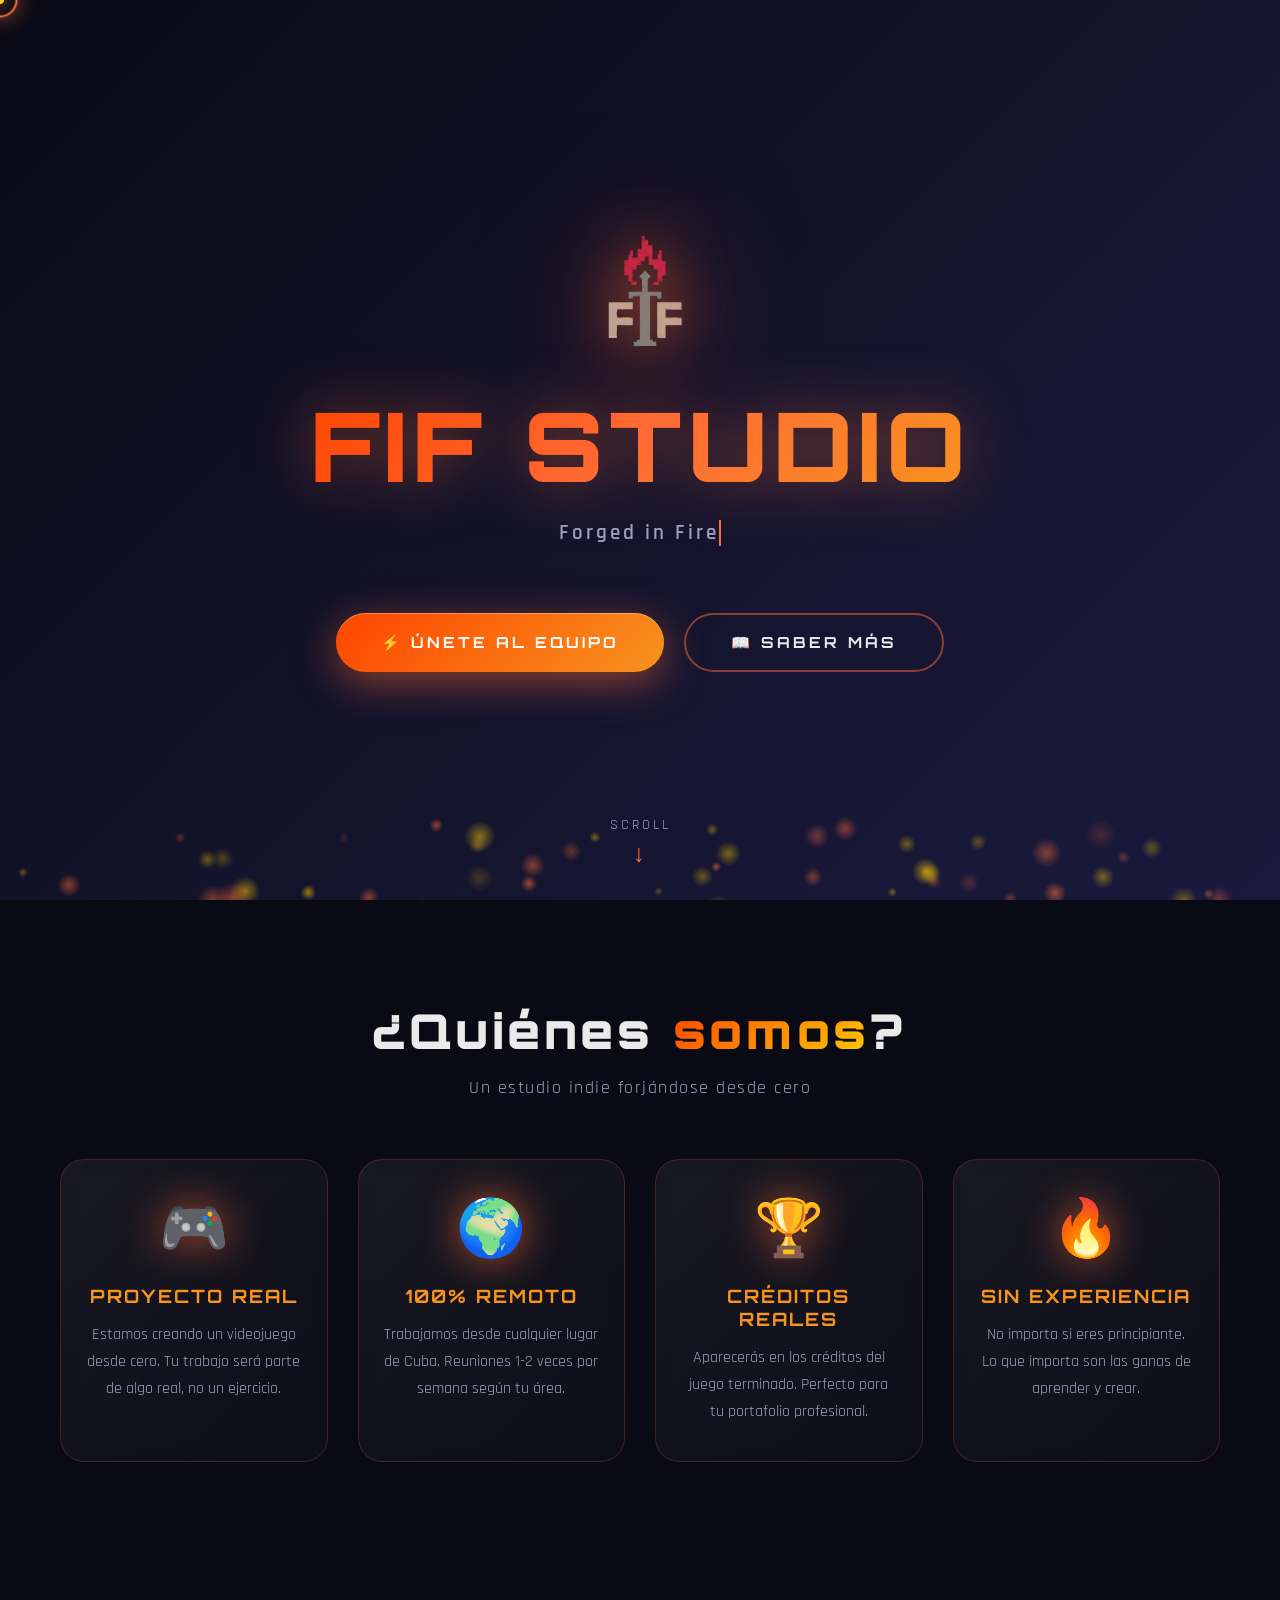
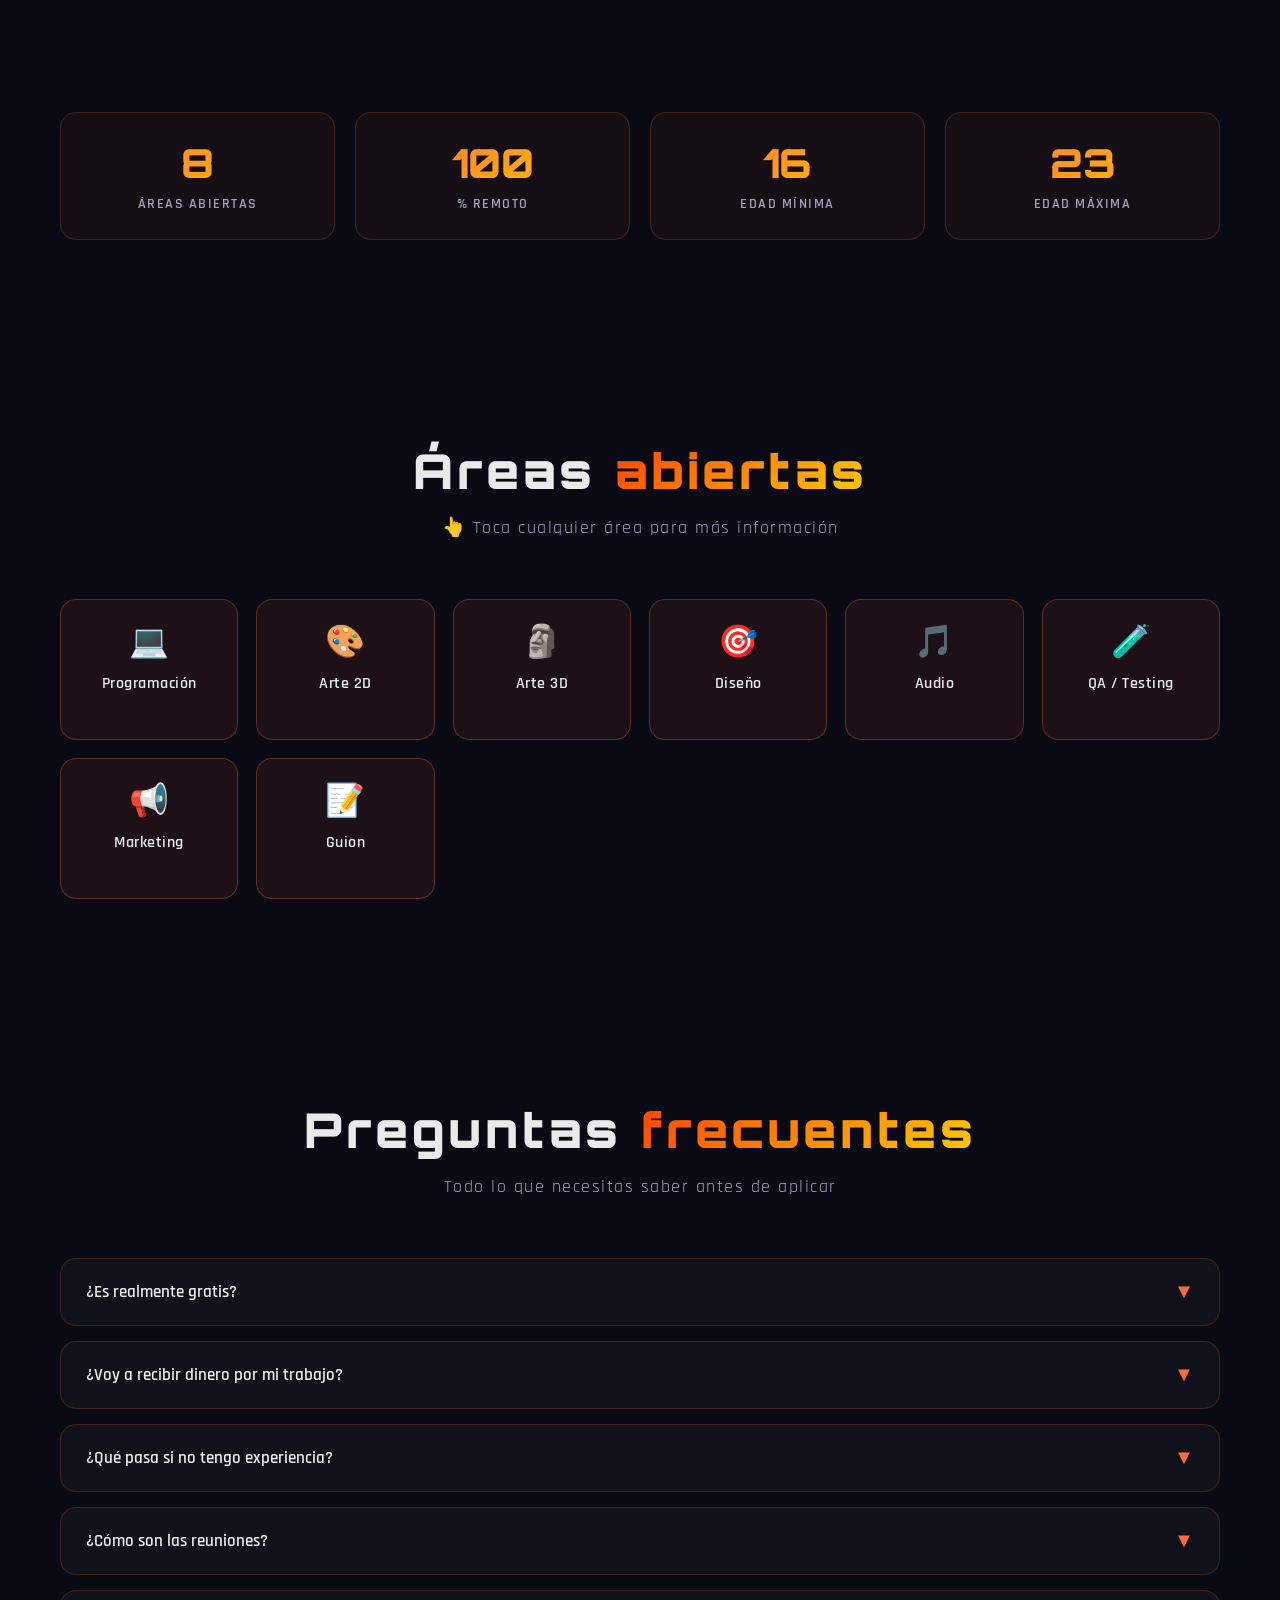
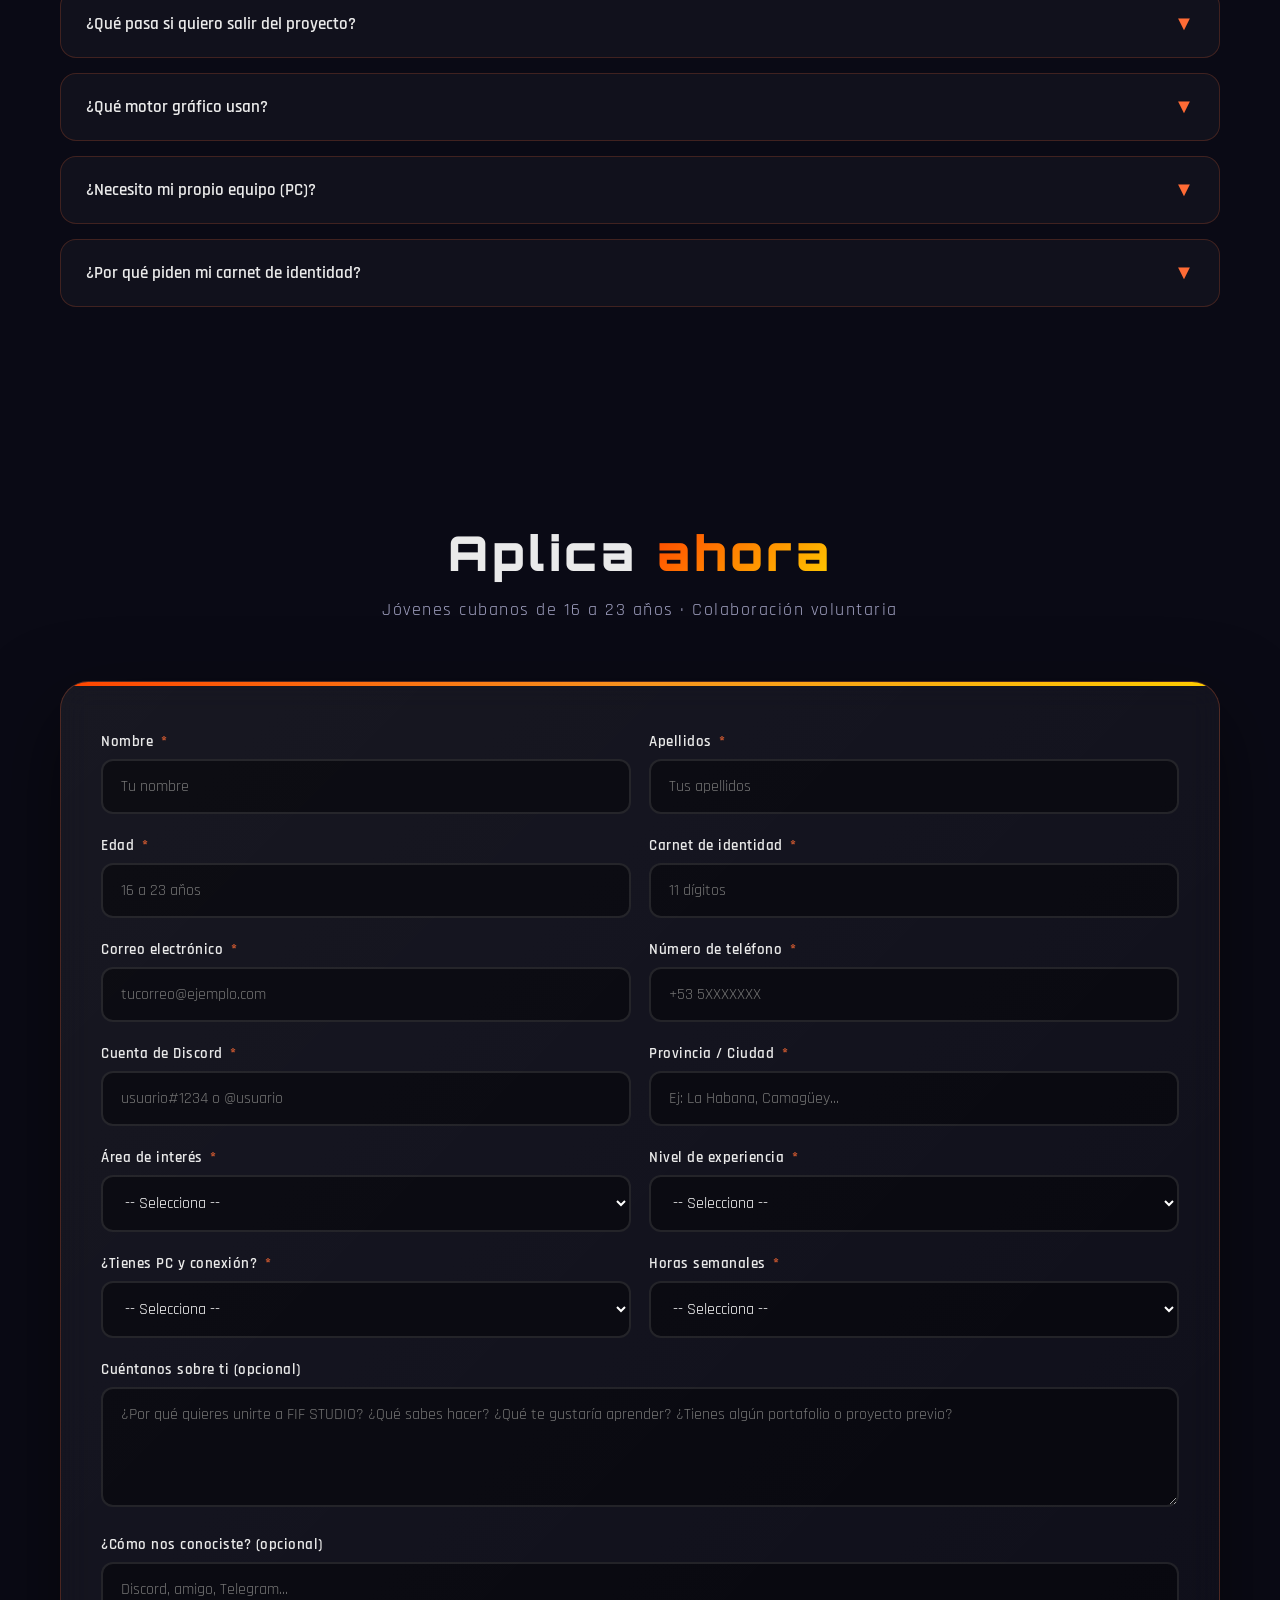
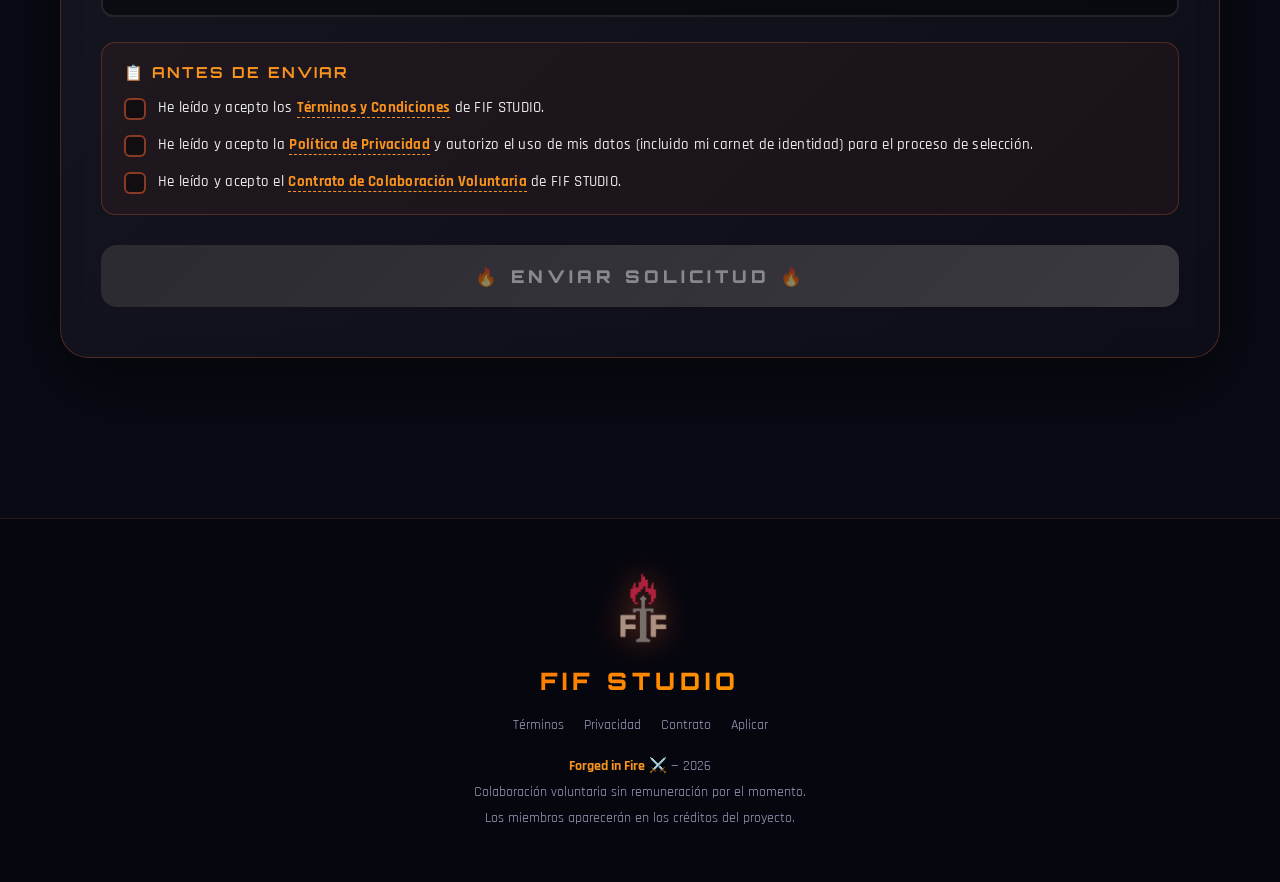
==== commit 737601c6: "Arreglar boton submit + hacer opcional Cuentanos + cambiar a Cuenta de Discord" ====
--- a/index.html
+++ b/index.html
@@ -210,8 +210,8 @@
 
       <div class="form-row">
         <div class="form-group">
-          <label>Discord / Telegram <span class="req">*</span></label>
-          <input type="text" name="Contacto" required placeholder="@usuario o usuario#1234">
+          <label>Cuenta de Discord <span class="req">*</span></label>
+          <input type="text" name="Discord" required placeholder="usuario#1234 o @usuario">
         </div>
 
         <div class="form-group">
@@ -272,8 +272,8 @@
       </div>
 
       <div class="form-group">
-        <label>Cuéntanos sobre ti <span class="req">*</span></label>
-        <textarea name="Presentacion" required placeholder="¿Por qué quieres unirte a FIF STUDIO? ¿Qué sabes hacer? ¿Qué te gustaría aprender? ¿Tienes algún portafolio o proyecto previo?"></textarea>
+        <label>Cuéntanos sobre ti (opcional)</label>
+        <textarea name="Presentacion" placeholder="¿Por qué quieres unirte a FIF STUDIO? ¿Qué sabes hacer? ¿Qué te gustaría aprender? ¿Tienes algún portafolio o proyecto previo?"></textarea>
       </div>
 
       <div class="form-group">
